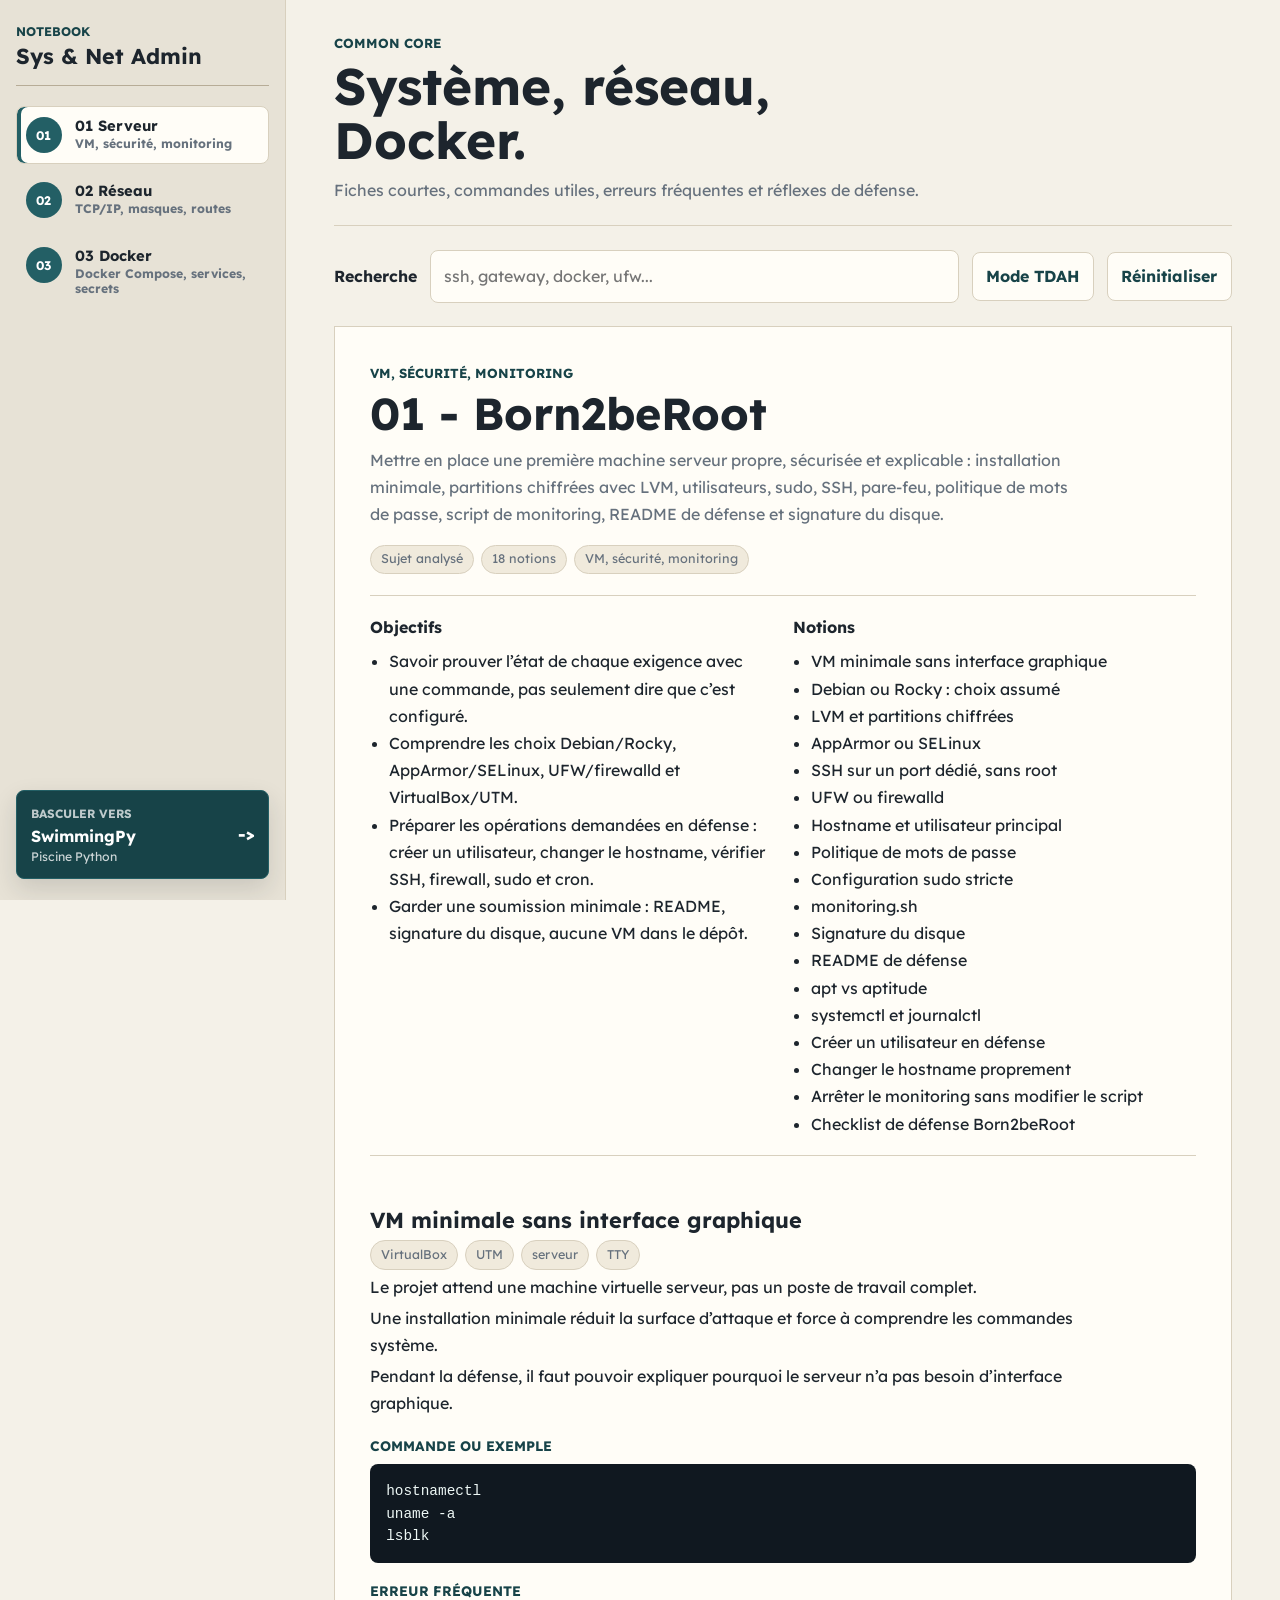
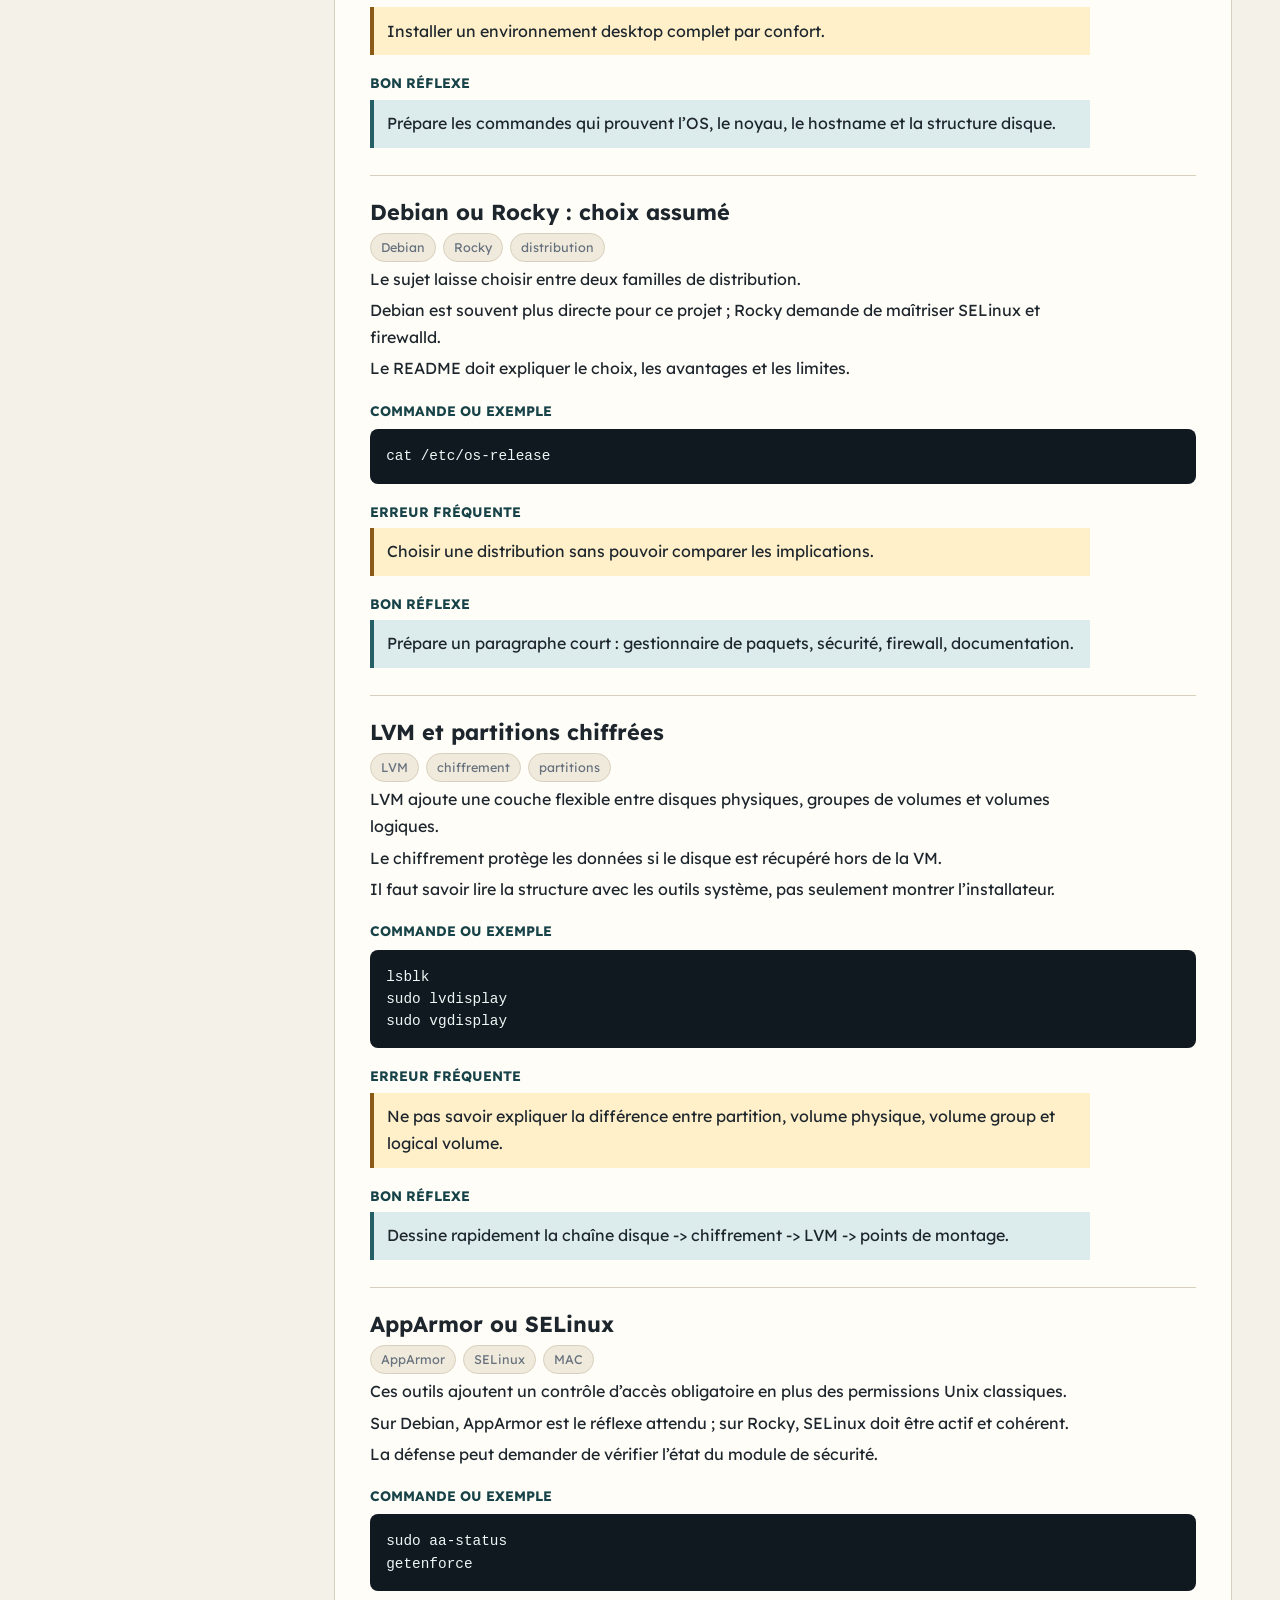
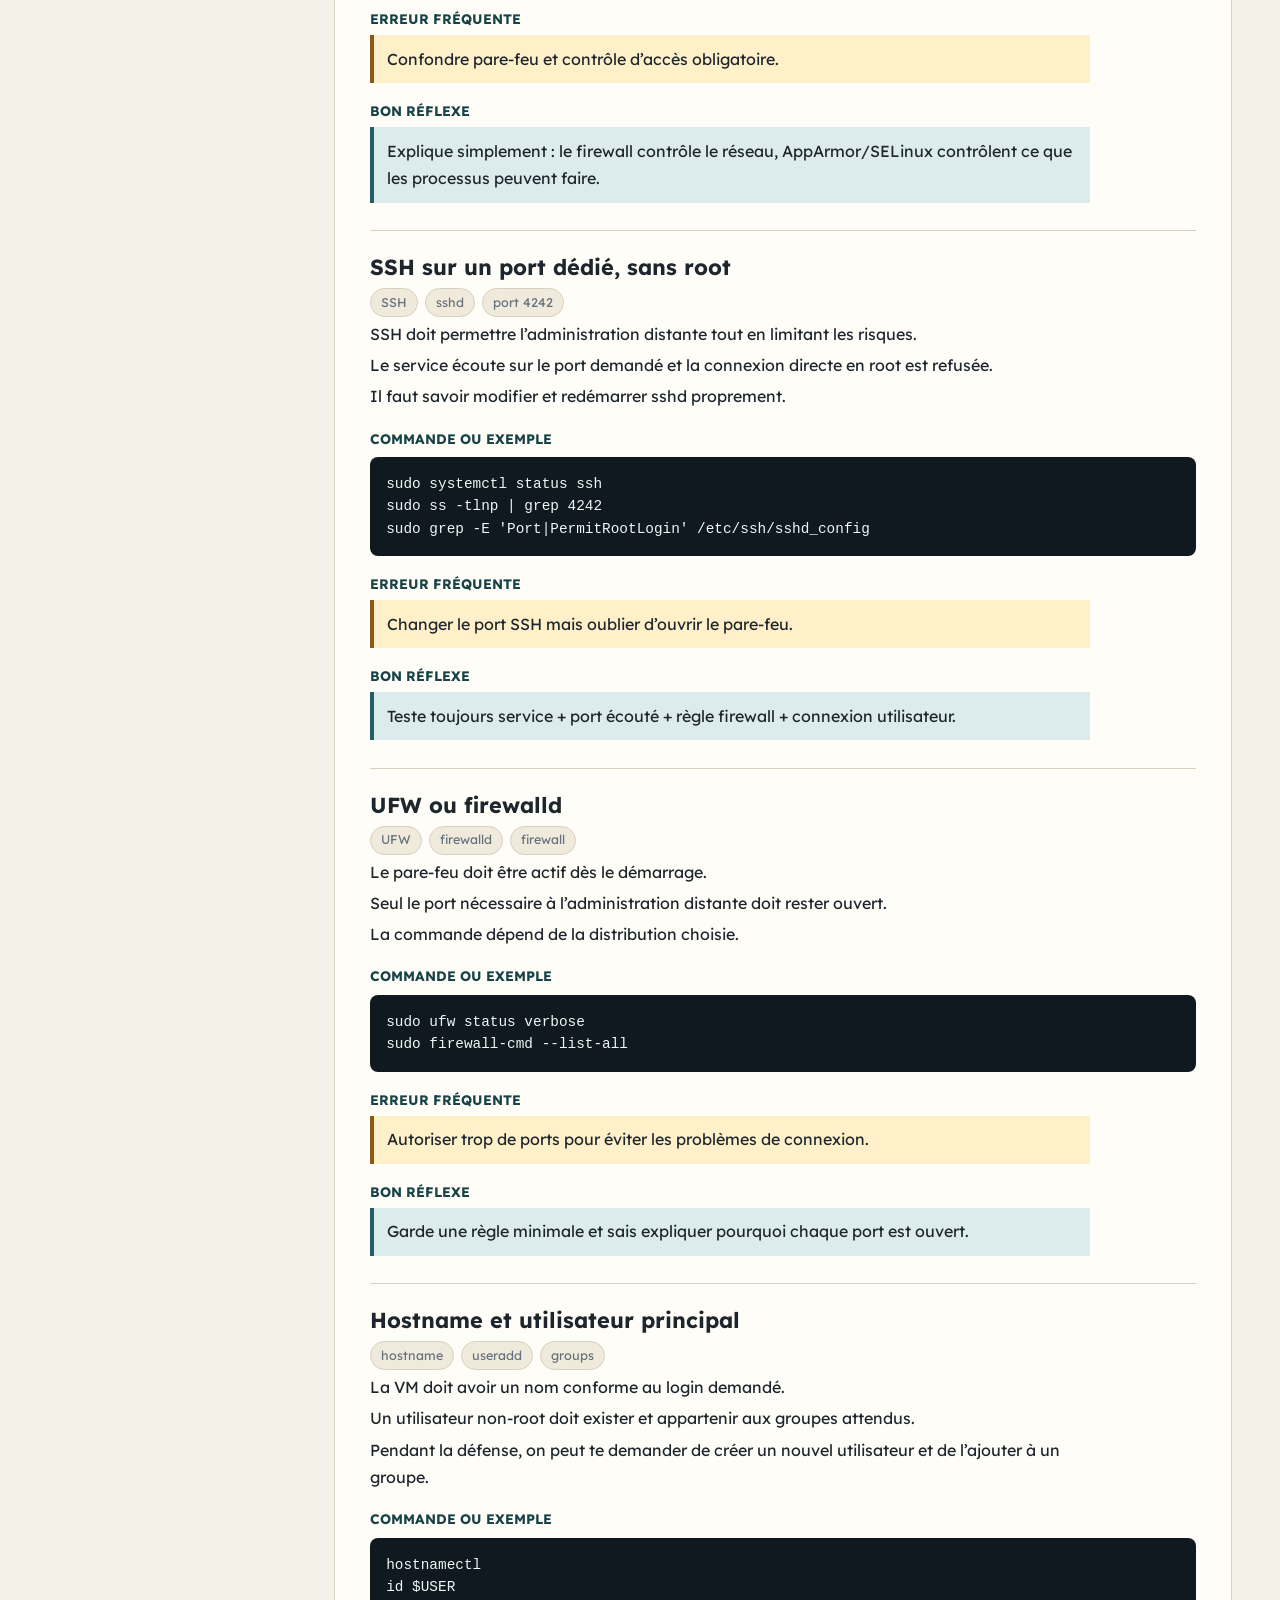
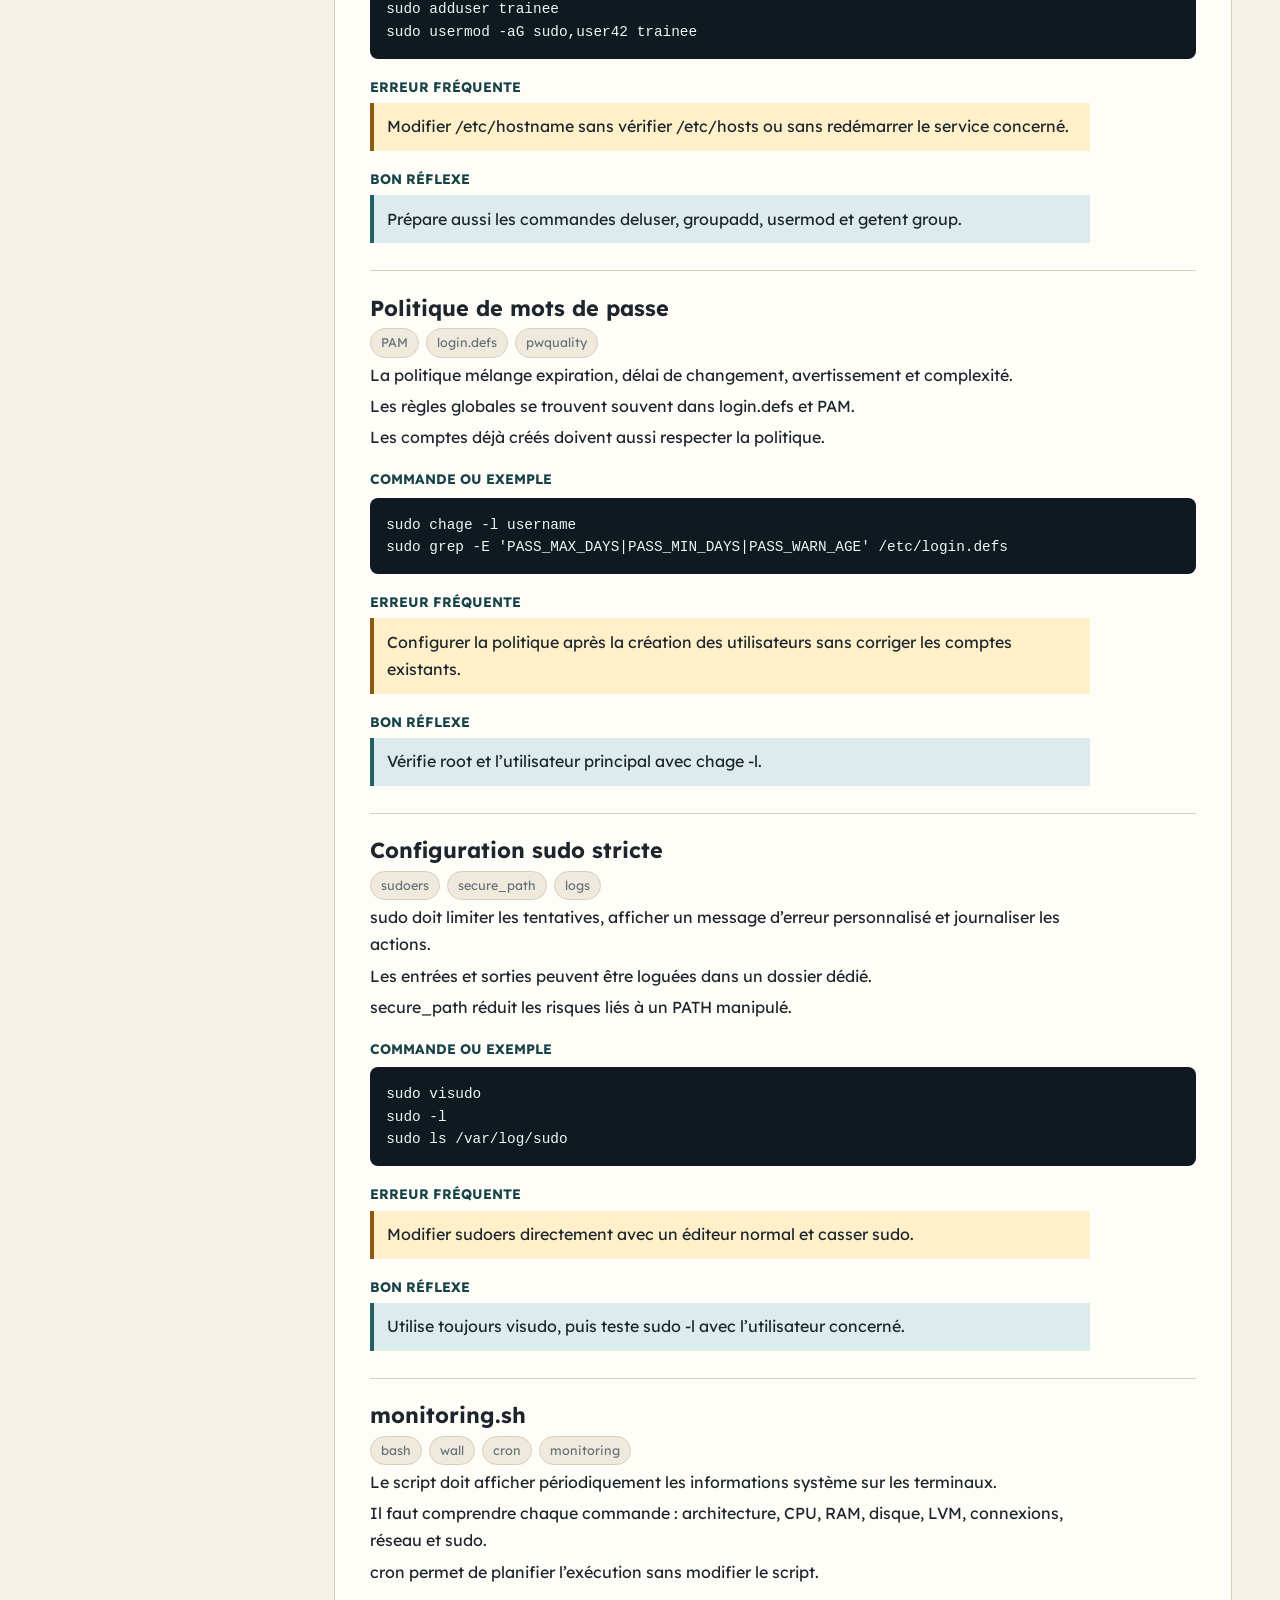
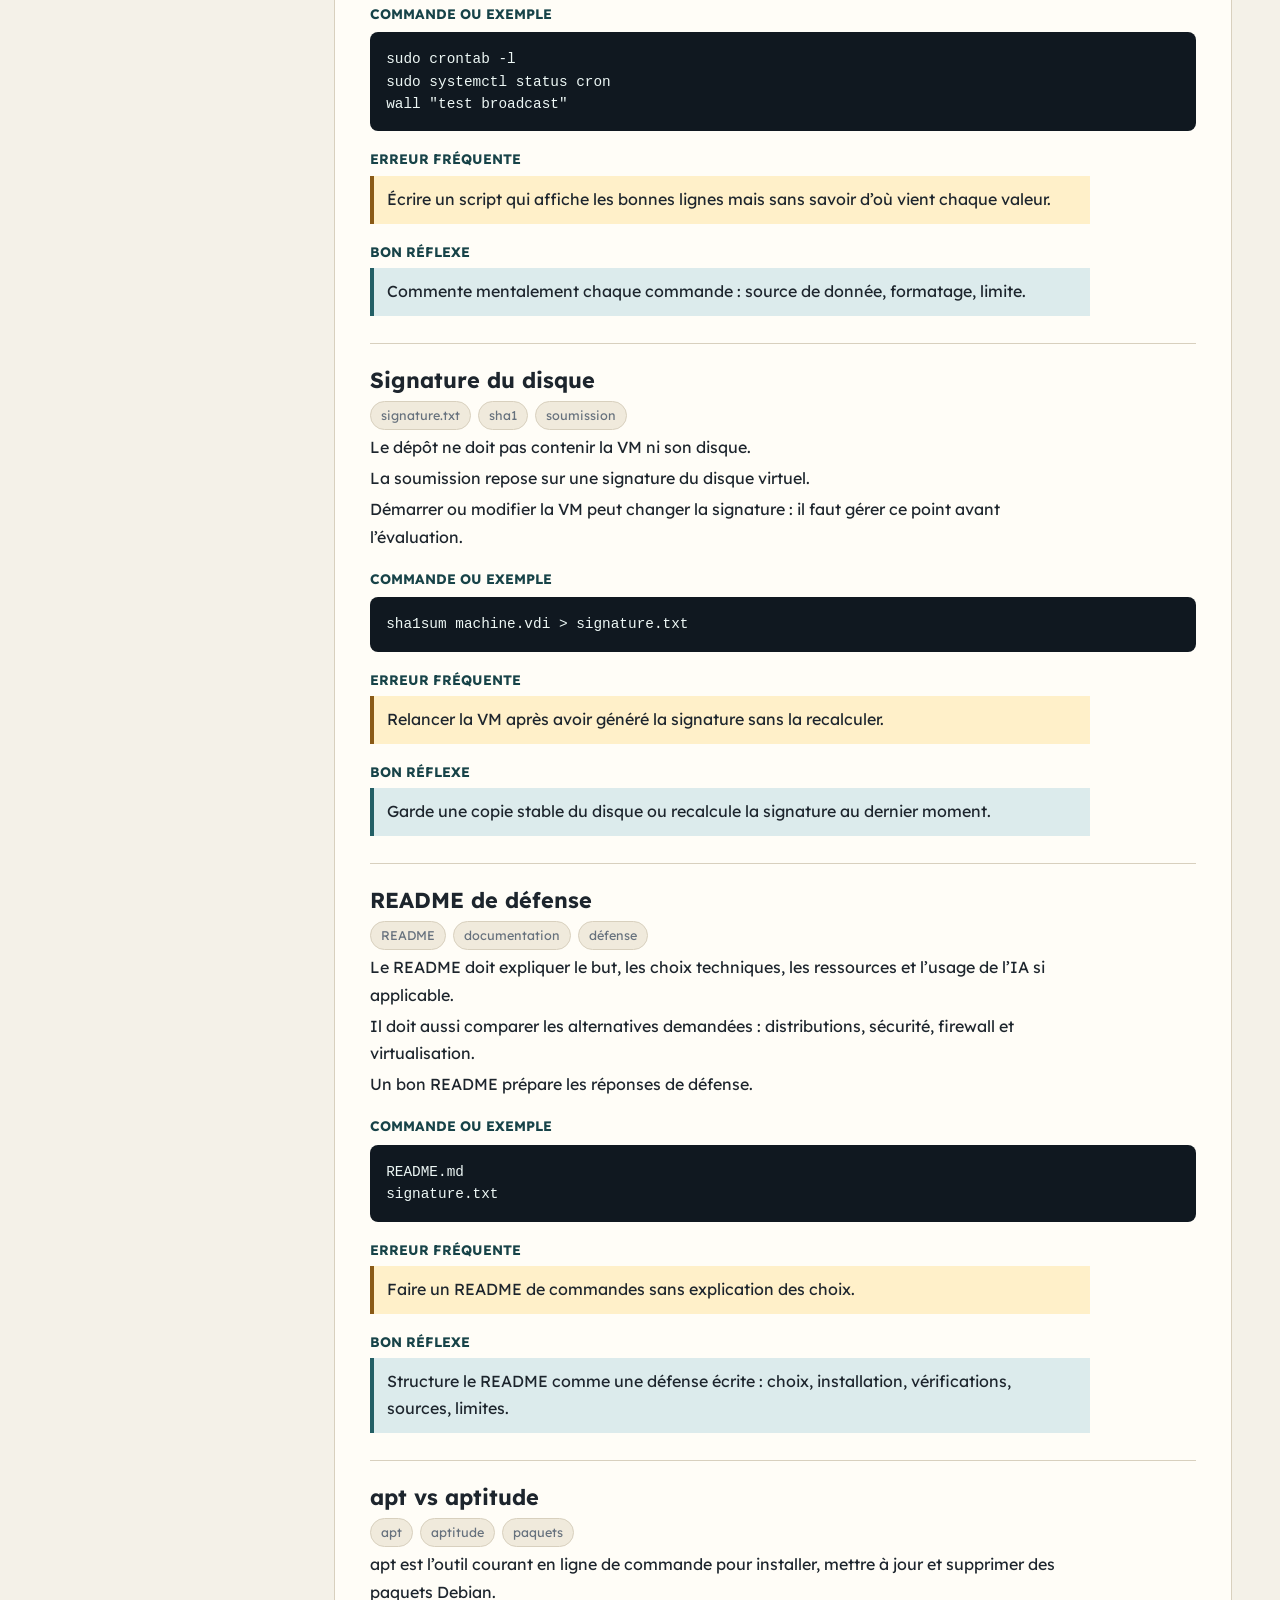
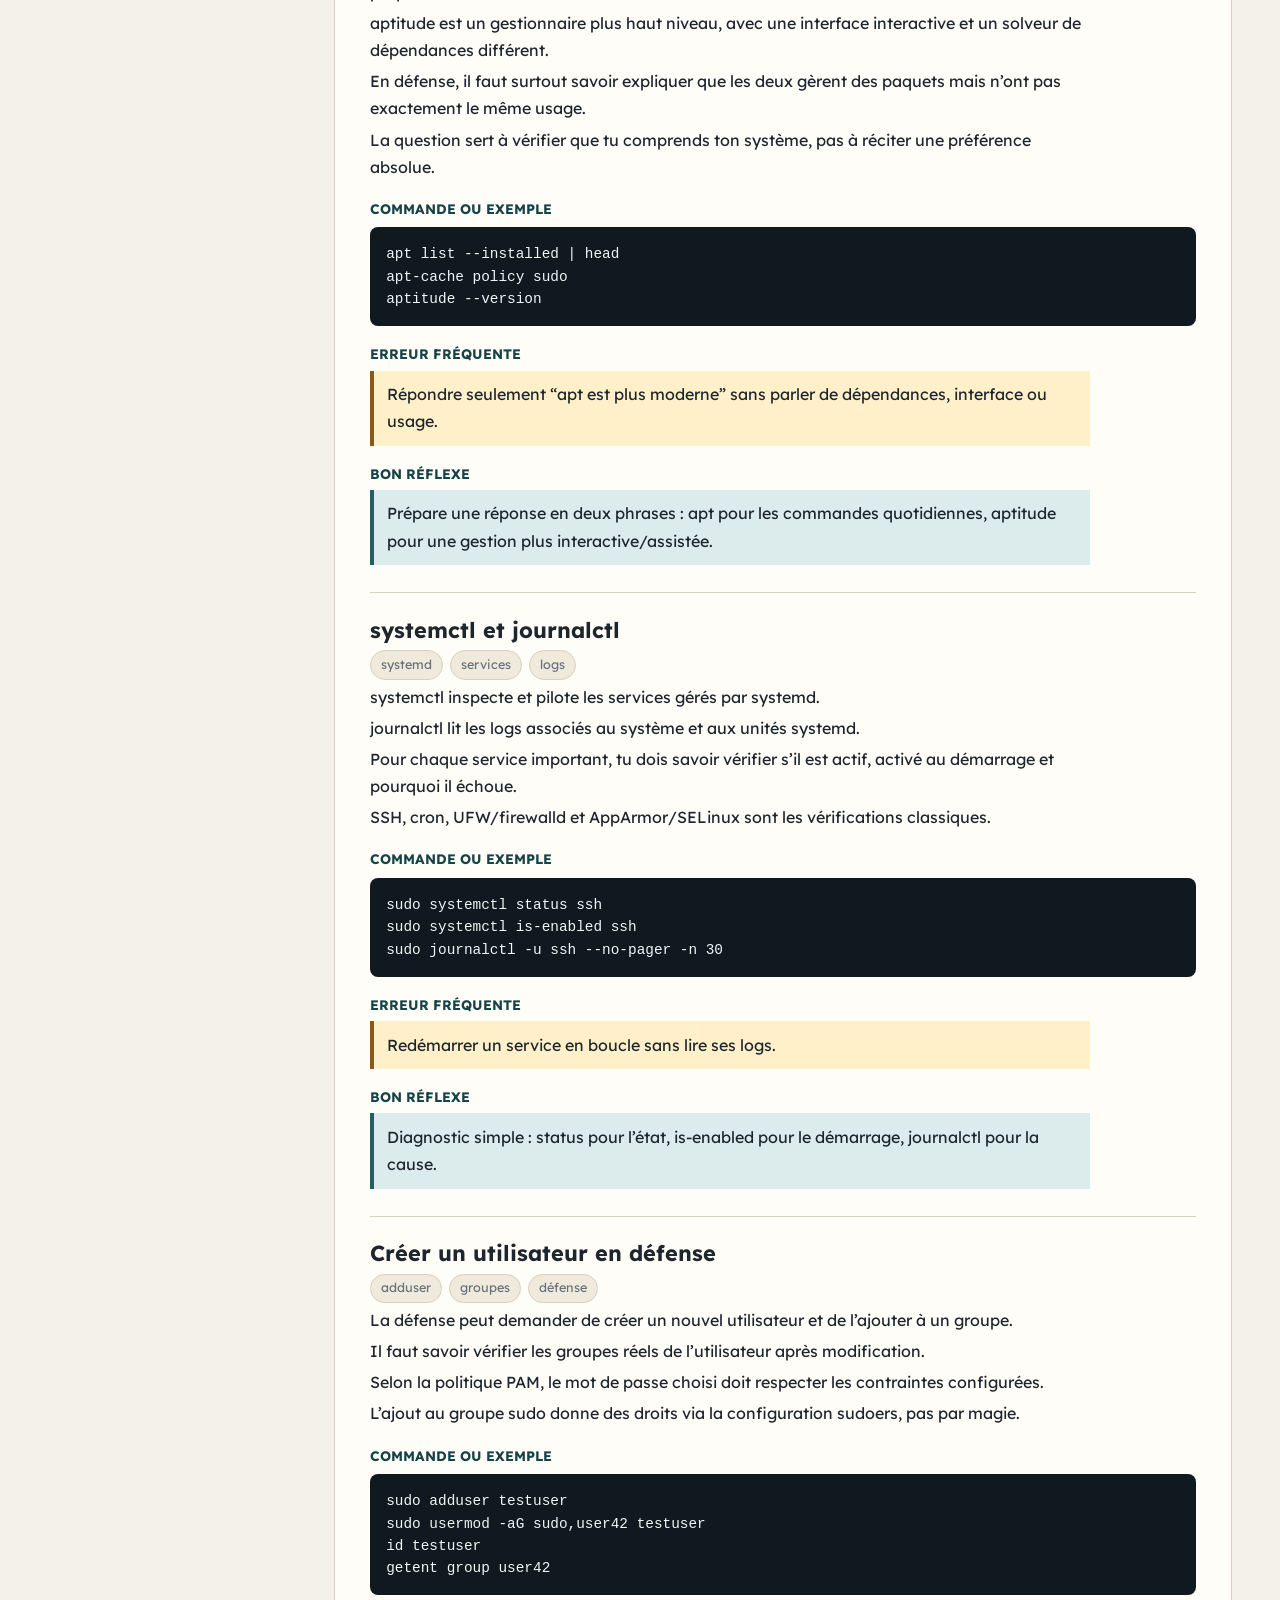
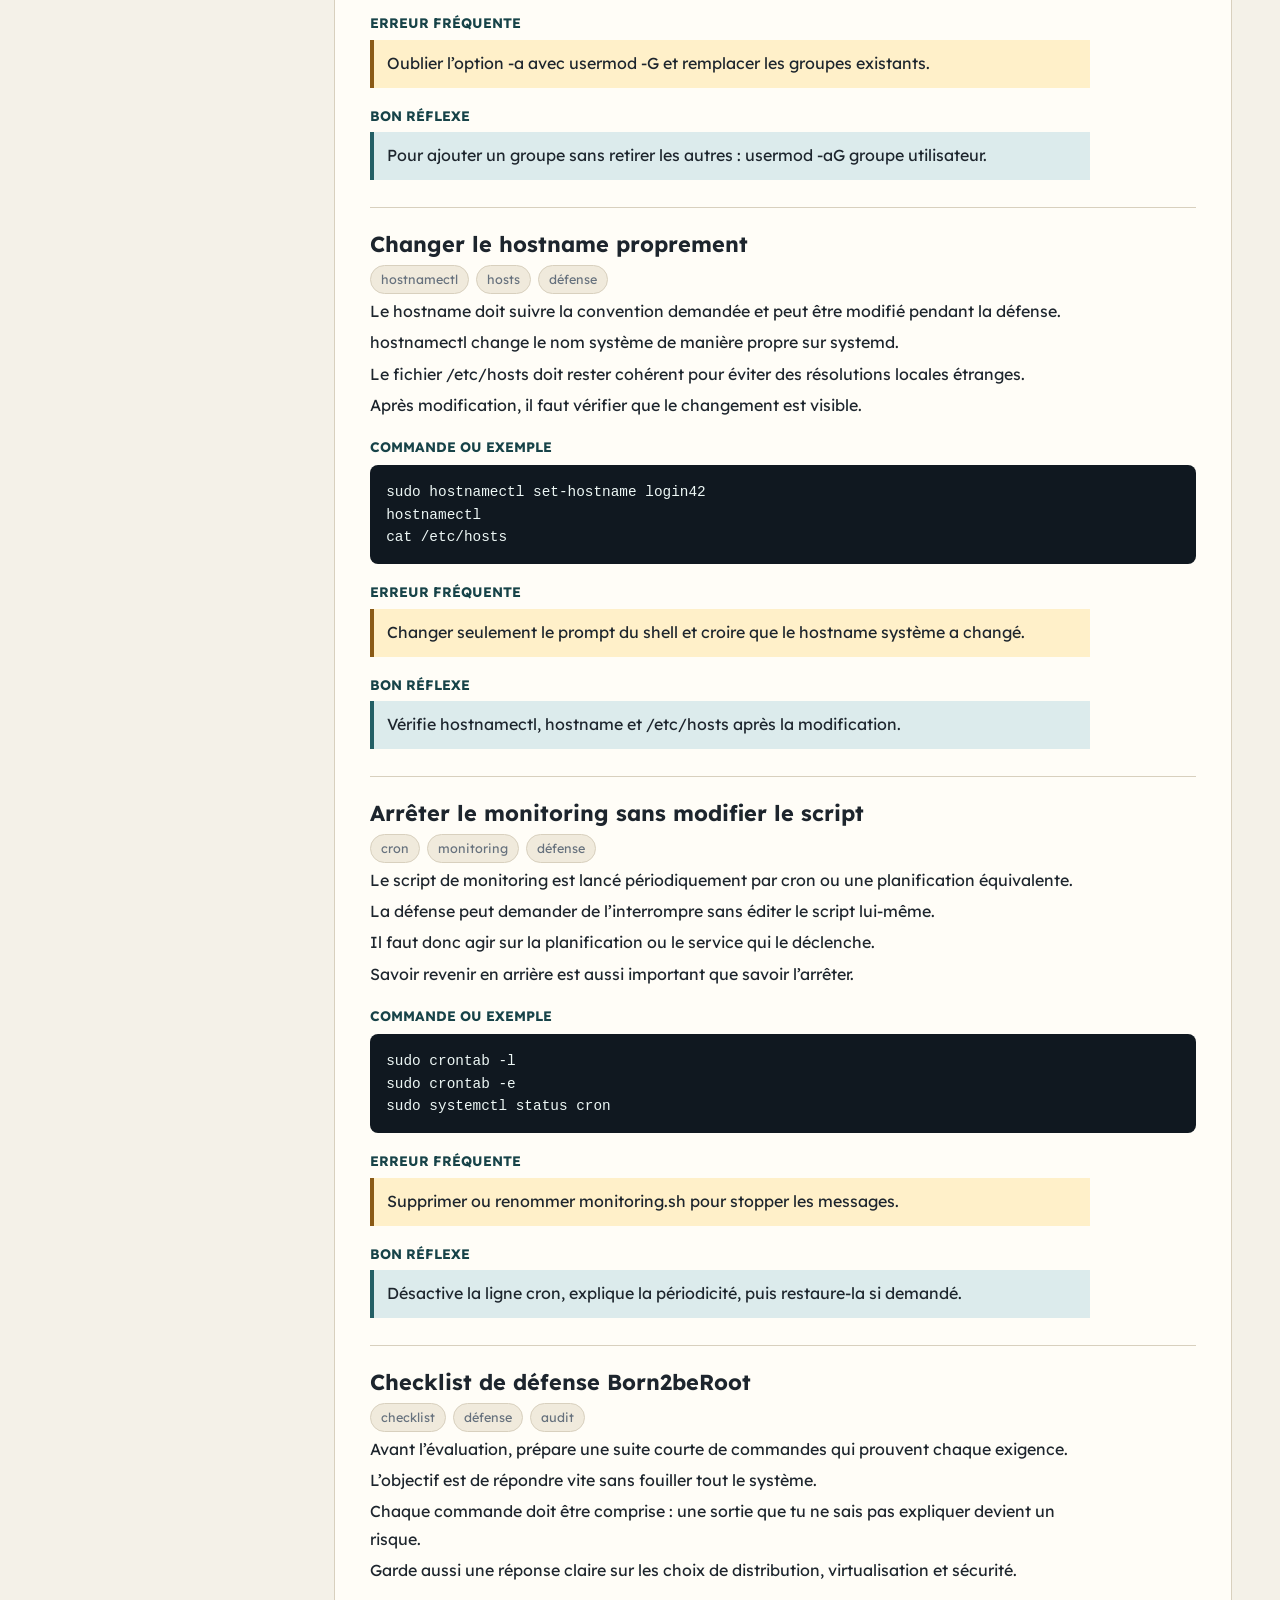
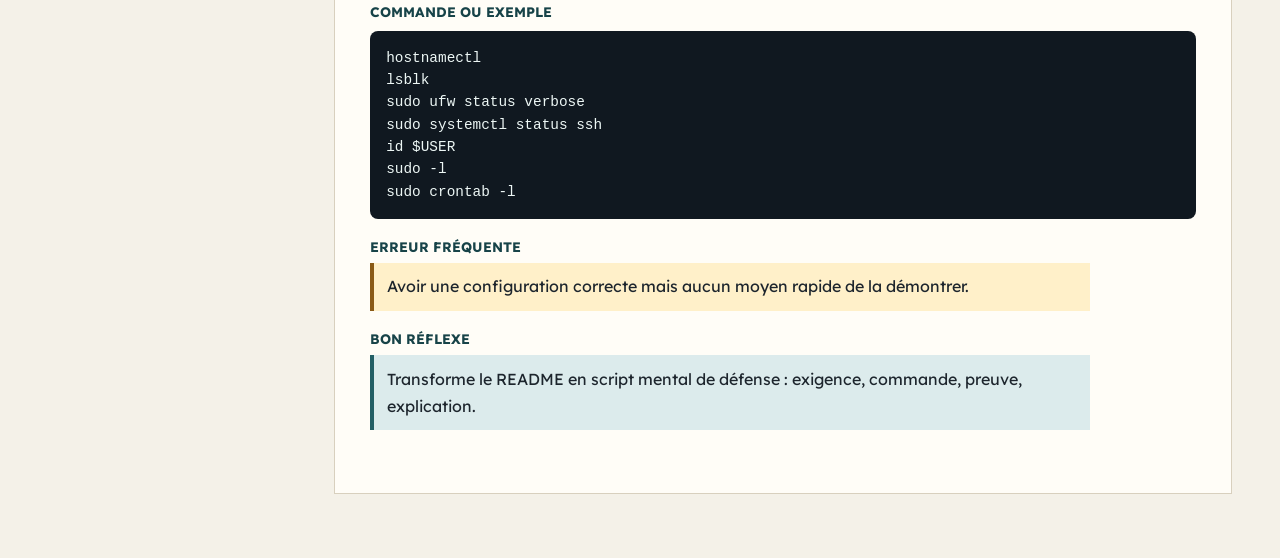
==== index.html @ 0d5e8766 "Random" ====
<!doctype html>
<html lang="fr">
  <head>
    <meta charset="utf-8">
    <meta name="viewport" content="width=device-width, initial-scale=1">
    <title>Sys & Net Admin - Recap</title>
    <meta
      name="description"
      content="Notebook local de révision pour Born2beRoot, Net_Practice, Inception et l’outil net_practice."
    >
    <link rel="stylesheet" href="styles/main.css">
  </head>
  <body>
    <a class="skip-link" href="#content">Aller au contenu</a>

    <aside class="sidebar" aria-label="Navigation des sujets">
      <div class="brand">
        <p>Notebook</p>
        <h1>Sys & Net Admin</h1>
      </div>
      <nav id="topic-nav" class="topic-nav" aria-label="Sujets"></nav>
      <a class="sidebar-shortcut" href="../SwimmingPy/index.html" aria-label="Ouvrir le notebook SwimmingPy">
        <span class="shortcut-label">Basculer vers</span>
        <strong class="shortcut-name">SwimmingPy</strong>
        <span class="shortcut-hint">Piscine Python</span>
      </a>
    </aside>

    <main id="content" class="content" tabindex="-1">
      <header class="hero">
        <p class="eyebrow">Common Core</p>
        <h2>Système, réseau, Docker.</h2>
        <p data-reading>
          Fiches courtes, commandes utiles, erreurs fréquentes et réflexes de défense.
        </p>
      </header>

      <section class="toolbar" aria-label="Recherche">
        <label for="search-input">Recherche</label>
        <input id="search-input" type="search" autocomplete="off" placeholder="ssh, gateway, docker, ufw...">
        <button id="reading-toggle" class="toggle-button" type="button" aria-pressed="false">
          Mode TDAH
        </button>
        <button id="clear-search" type="button">Réinitialiser</button>
      </section>

      <section id="results-panel" class="results-panel" hidden>
        <div class="section-title">
          <h2>Résultats</h2>
          <span id="results-count"></span>
        </div>
        <ul id="results-list" class="results-list"></ul>
      </section>

      <section id="topic-panel" class="topic-panel" aria-live="polite"></section>
    </main>

    <script src="data/topics.js"></script>
    <script src="scripts/reading-mode.js"></script>
    <script src="scripts/app.js"></script>
  </body>
</html>
---- styles/main.css ----
@import url("https://fonts.googleapis.com/css2?family=Lexend:wght@400;500;600;700&display=swap");

:root {
  --bg: #f4f1e8;
  --surface: #fffdf7;
  --surface-muted: #f0eadc;
  --ink: #1d252d;
  --muted: #66717d;
  --line: #d8d0be;
  --line-strong: #b7ac97;
  --accent: #235f65;
  --accent-dark: #174348;
  --accent-soft: #dcebec;
  --warning: #8a5a16;
  --warning-bg: #fff0c9;
  --code-bg: #101820;
  --code-ink: #edf7f5;
  --focus: #1d70b8;
  --sidebar-width: 286px;
  --content-width: 980px;
  --radius: 8px;
}

* {
  box-sizing: border-box;
}

html {
  scroll-behavior: smooth;
}

body {
  min-height: 100vh;
  margin: 0;
  background: var(--bg);
  color: var(--ink);
  font-family: "Lexend", system-ui, sans-serif;
  line-height: 1.7;
}

button,
input {
  font: inherit;
}

button {
  cursor: pointer;
}

button:focus-visible,
input:focus-visible,
main:focus-visible,
a:focus-visible {
  outline: 3px solid var(--focus);
  outline-offset: 3px;
}

.skip-link {
  position: fixed;
  left: 1rem;
  top: 1rem;
  z-index: 20;
  transform: translateY(-140%);
  border-radius: var(--radius);
  background: var(--ink);
  color: white;
  padding: 0.55rem 0.8rem;
}

.skip-link:focus {
  transform: translateY(0);
}

.sidebar {
  position: fixed;
  inset: 0 auto 0 0;
  display: flex;
  flex-direction: column;
  width: var(--sidebar-width);
  overflow-y: auto;
  border-right: 1px solid var(--line);
  background: #e7e2d6;
  padding: 1.3rem 1rem;
}

.brand {
  margin-bottom: 1.25rem;
  border-bottom: 1px solid var(--line-strong);
  padding-bottom: 1rem;
}

.brand p {
  margin: 0 0 0.15rem;
  color: var(--accent-dark);
  font-size: 0.78rem;
  font-weight: 700;
  text-transform: uppercase;
}

.brand h1 {
  margin: 0;
  font-size: 1.35rem;
  line-height: 1.15;
  letter-spacing: 0;
}

.topic-nav {
  display: grid;
  gap: 0.45rem;
}

.topic-nav button {
  display: grid;
  grid-template-columns: 2.4rem 1fr;
  gap: 0.7rem;
  width: 100%;
  border: 1px solid transparent;
  border-radius: var(--radius);
  background: transparent;
  color: var(--ink);
  padding: 0.62rem 0.55rem;
  text-align: left;
}

.topic-nav button:hover,
.topic-nav button[aria-current="page"] {
  border-color: var(--line);
  background: var(--surface);
}

.topic-nav button[aria-current="page"] {
  box-shadow: inset 4px 0 0 var(--accent);
}

.nav-number {
  display: grid;
  place-items: center;
  width: 2.25rem;
  height: 2.25rem;
  border-radius: 50%;
  background: var(--accent);
  color: white;
  font-size: 0.78rem;
  font-weight: 700;
}

.nav-copy strong,
.nav-copy span {
  display: block;
}

.nav-copy strong {
  font-size: 0.92rem;
  line-height: 1.25;
}

.nav-copy span {
  color: var(--muted);
  font-size: 0.77rem;
  line-height: 1.25;
}

.sidebar-shortcut {
  position: relative;
  display: block;
  margin-top: auto;
  border: 1px solid var(--accent);
  border-radius: var(--radius);
  background: var(--accent-dark);
  color: white;
  padding: 0.8rem 2.35rem 0.85rem 0.9rem;
  text-decoration: none;
  box-shadow: 0 10px 24px rgb(29 37 45 / 0.14);
}

.sidebar-shortcut:hover {
  background: var(--accent);
}

.sidebar-shortcut::after {
  content: "->";
  position: absolute;
  right: 0.9rem;
  top: 50%;
  color: white;
  font-weight: 800;
  transform: translateY(-50%);
}

.shortcut-label,
.shortcut-name,
.shortcut-hint {
  display: block;
}

.shortcut-label {
  color: rgb(255 255 255 / 0.72);
  font-size: 0.75rem;
  font-weight: 700;
  text-transform: uppercase;
}

.shortcut-name {
  margin-top: 0.1rem;
  font-size: 1rem;
  line-height: 1.25;
}

.shortcut-hint {
  margin-top: 0.15rem;
  color: rgb(255 255 255 / 0.78);
  font-size: 0.77rem;
  line-height: 1.3;
}

.content {
  margin-left: var(--sidebar-width);
  padding: 2rem clamp(1rem, 4vw, 3rem) 4rem;
}

.hero,
.toolbar,
.results-panel,
.topic-panel {
  max-width: var(--content-width);
  margin-left: auto;
  margin-right: auto;
}

.hero {
  margin-bottom: 1.5rem;
  border-bottom: 1px solid var(--line);
  padding-bottom: 1.3rem;
}

.eyebrow {
  margin: 0 0 0.35rem;
  color: var(--accent-dark);
  font-size: 0.82rem;
  font-weight: 700;
  text-transform: uppercase;
}

.hero h2 {
  max-width: 15ch;
  margin: 0 0 0.6rem;
  font-size: clamp(2rem, 4vw, 3.5rem);
  line-height: 1.05;
  letter-spacing: 0;
}

.hero p:last-child {
  max-width: 68ch;
  margin: 0;
  color: var(--muted);
}

.toolbar {
  display: grid;
  grid-template-columns: auto minmax(12rem, 1fr) auto auto;
  gap: 0.8rem;
  align-items: center;
  margin-bottom: 1.4rem;
}

.toolbar label {
  font-weight: 700;
}

input[type="search"] {
  width: 100%;
  border: 1px solid var(--line);
  border-radius: var(--radius);
  background: var(--surface);
  color: var(--ink);
  padding: 0.75rem 0.85rem;
}

button {
  border: 1px solid var(--line);
  border-radius: var(--radius);
  background: var(--surface);
  color: var(--accent-dark);
  padding: 0.62rem 0.85rem;
  font-weight: 700;
}

button:hover {
  border-color: var(--accent);
}

.toggle-button[aria-pressed="true"] {
  border-color: var(--accent);
  background: var(--accent);
  color: white;
}

.topic-card {
  border: 1px solid var(--line);
  background: var(--surface);
  padding: clamp(1.15rem, 3vw, 2.2rem);
}

.topic-kicker {
  margin: 0 0 0.25rem;
  color: var(--accent-dark);
  font-size: 0.82rem;
  font-weight: 700;
  text-transform: uppercase;
}

.topic-card h2 {
  margin: 0 0 0.55rem;
  font-size: clamp(1.8rem, 4vw, 2.8rem);
  line-height: 1.12;
}

.summary {
  max-width: 72ch;
  margin: 0 0 1rem;
  color: var(--muted);
}

.meta-list,
.tag-list {
  display: flex;
  flex-wrap: wrap;
  gap: 0.45rem;
  margin: 0;
  padding: 0;
  list-style: none;
}

.meta-list {
  margin-bottom: 1.35rem;
}

.meta-list li,
.tag-list li {
  border: 1px solid var(--line);
  border-radius: 999px;
  background: var(--surface-muted);
  color: var(--muted);
  padding: 0.18rem 0.62rem;
  font-size: 0.79rem;
}

.overview {
  display: grid;
  grid-template-columns: repeat(2, minmax(0, 1fr));
  gap: 1.2rem;
  margin: 0 0 1.7rem;
  border-top: 1px solid var(--line);
  border-bottom: 1px solid var(--line);
  padding: 1.1rem 0;
}

.overview h3 {
  margin: 0 0 0.45rem;
  font-size: 1rem;
}

.overview ul {
  margin: 0;
  padding-left: 1.15rem;
}

.concept {
  border-top: 1px solid var(--line);
  padding: 1.45rem 0;
}

.concept:first-of-type {
  border-top: 0;
}

.concept:target {
  outline: 3px solid var(--focus);
  outline-offset: 0.45rem;
}

.concept-heading {
  display: flex;
  align-items: baseline;
  justify-content: space-between;
  gap: 1rem;
  margin-bottom: 0.45rem;
}

.concept-heading h3 {
  margin: 0;
  font-size: 1.36rem;
  line-height: 1.22;
}

.concept p {
  max-width: 72ch;
  margin: 0.25rem 0;
}

.concept h4 {
  margin: 1rem 0 0.3rem;
  color: var(--accent-dark);
  font-size: 0.86rem;
  text-transform: uppercase;
}

pre {
  overflow-x: auto;
  margin: 0.45rem 0 0.85rem;
  border-radius: var(--radius);
  background: var(--code-bg);
  color: var(--code-ink);
  padding: 1rem;
  line-height: 1.55;
}

code {
  font-family: "SFMono-Regular", Consolas, "Liberation Mono", monospace;
  font-size: 0.9rem;
}

.mistake,
.tip {
  border-left: 4px solid var(--warning);
  background: var(--warning-bg);
  padding: 0.65rem 0.8rem;
}

.tip {
  border-left-color: var(--accent);
  background: var(--accent-soft);
}

.section-title {
  display: flex;
  align-items: baseline;
  justify-content: space-between;
  gap: 1rem;
}

.section-title h2 {
  margin: 0 0 0.7rem;
}

.section-title span {
  color: var(--muted);
  font-size: 0.9rem;
}

.results-list {
  display: grid;
  gap: 0.65rem;
  margin: 0 0 1.4rem;
  padding: 0;
  list-style: none;
}

.result-button {
  width: 100%;
  text-align: left;
}

.result-button strong,
.result-button span {
  display: block;
}

.result-button span {
  color: var(--muted);
  font-size: 0.88rem;
}

.empty-state {
  border: 1px dashed var(--line);
  border-radius: var(--radius);
  background: var(--surface);
  padding: 1rem;
  color: var(--muted);
}

.assist-word strong {
  font-weight: 800;
}

@media (max-width: 900px) {
  .sidebar {
    position: sticky;
    top: 0;
    z-index: 10;
    width: 100%;
    max-height: 16rem;
    border-right: 0;
    border-bottom: 1px solid var(--line);
  }

  .content {
    margin-left: 0;
  }

  .topic-nav {
    grid-auto-flow: column;
    grid-auto-columns: minmax(12rem, 1fr);
    overflow-x: auto;
    padding-bottom: 0.4rem;
  }

  .toolbar,
  .overview {
    grid-template-columns: 1fr;
  }

  .hero h2 {
    max-width: 100%;
  }

  .topic-card {
    margin-left: -1rem;
    margin-right: -1rem;
    border-left: 0;
    border-right: 0;
  }
}

@media (prefers-reduced-motion: reduce) {
  html {
    scroll-behavior: auto;
  }
}
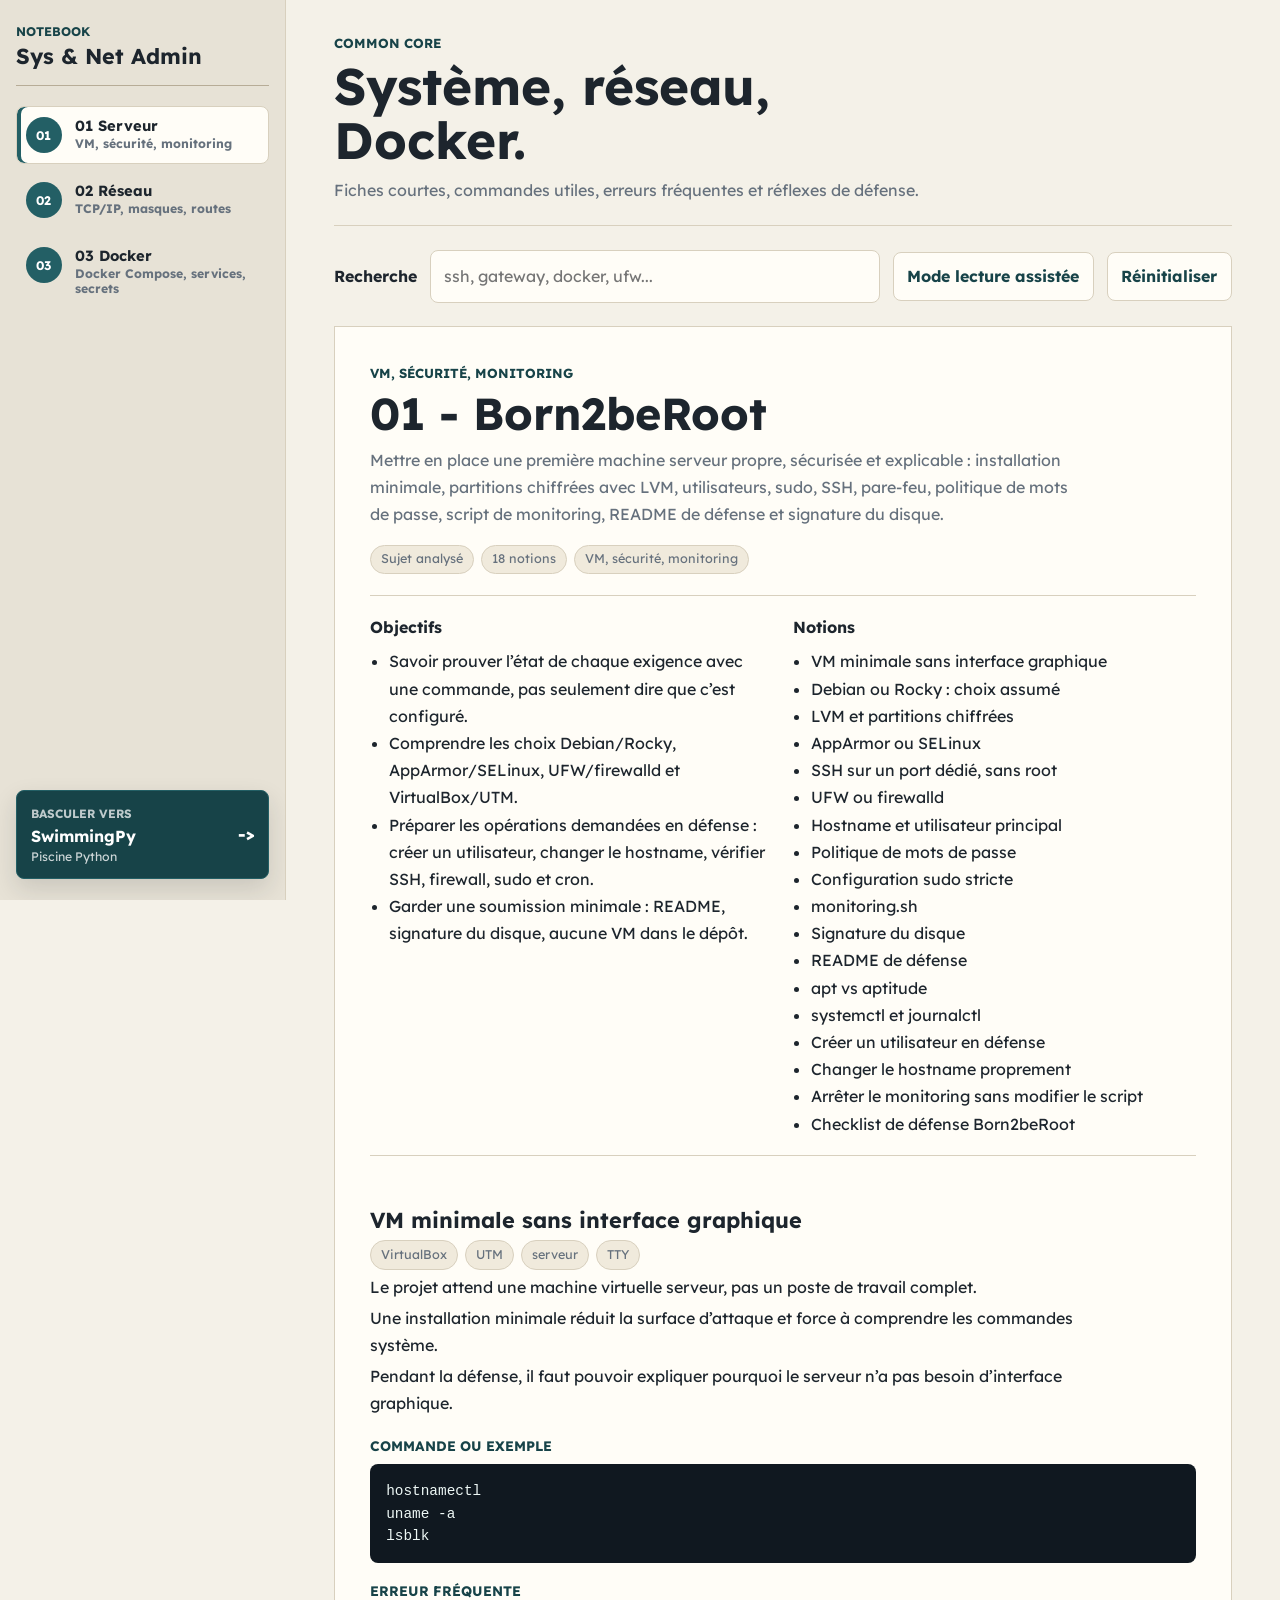
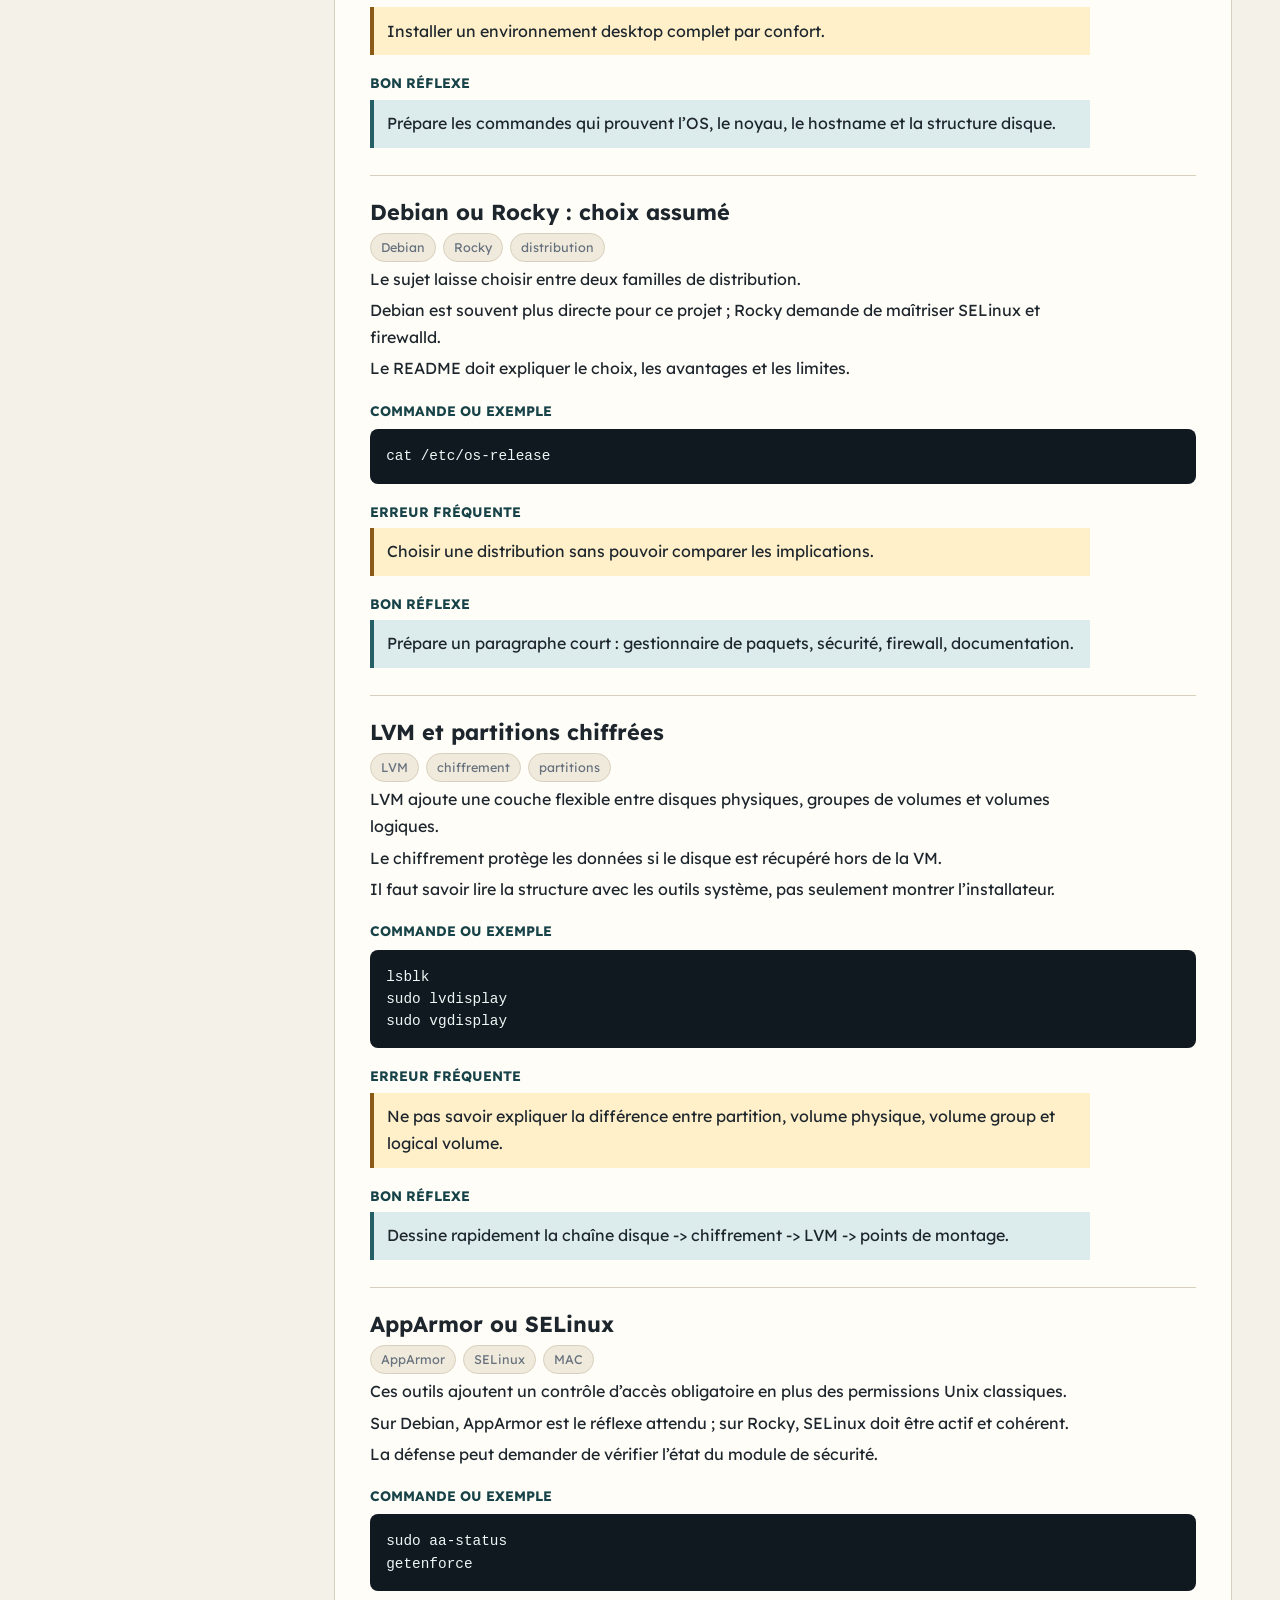
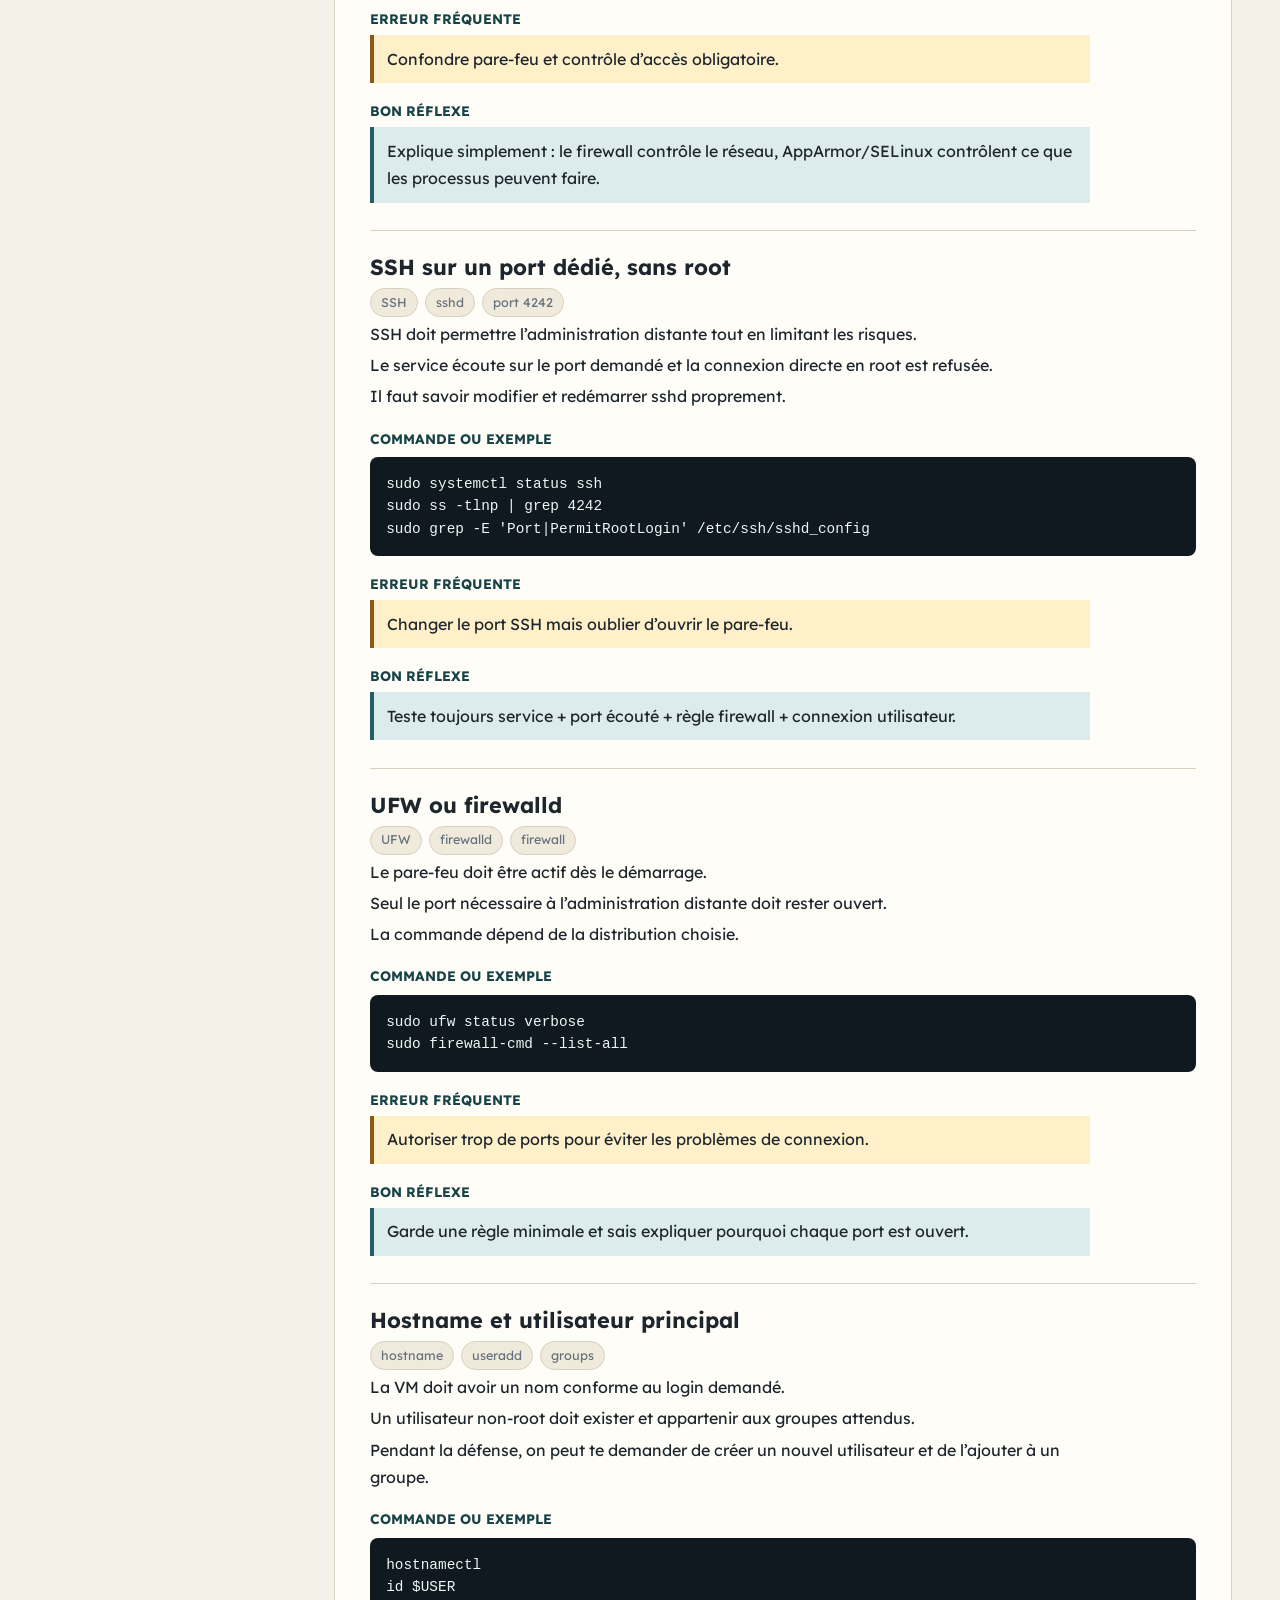
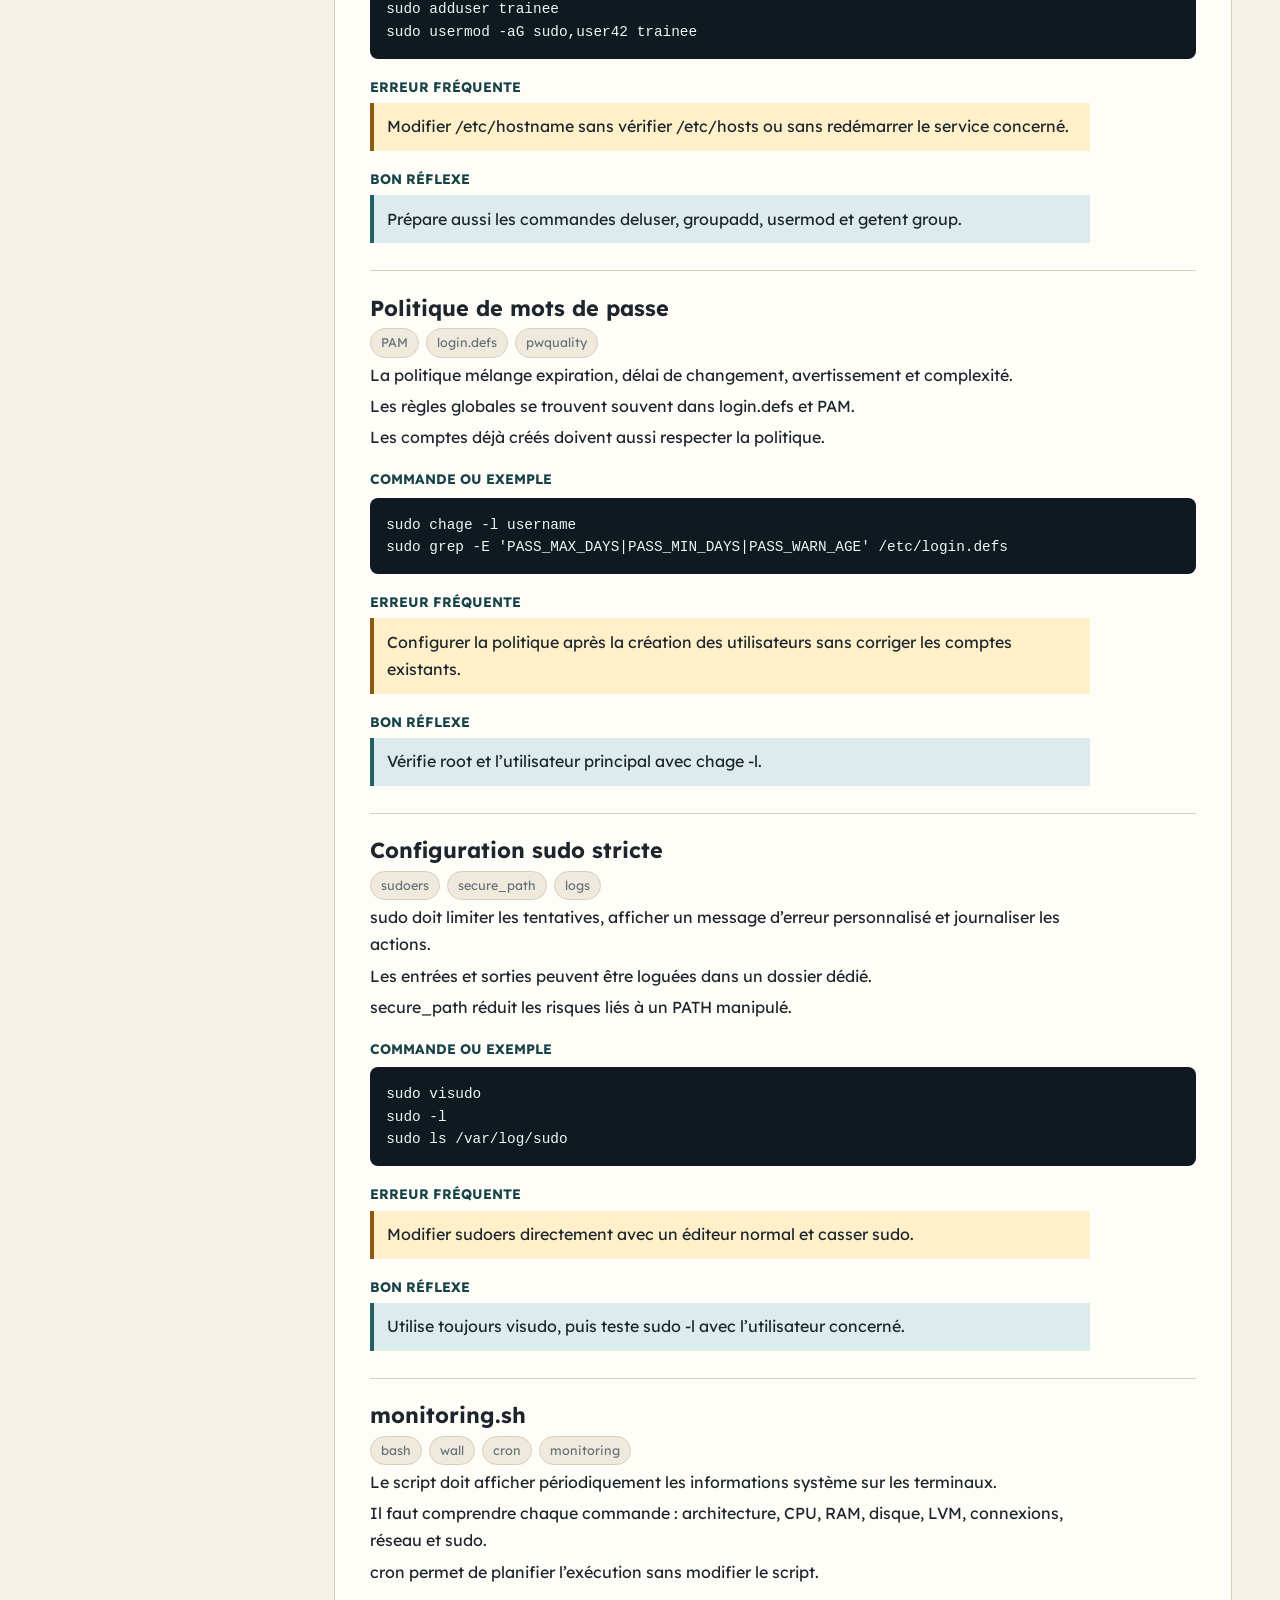
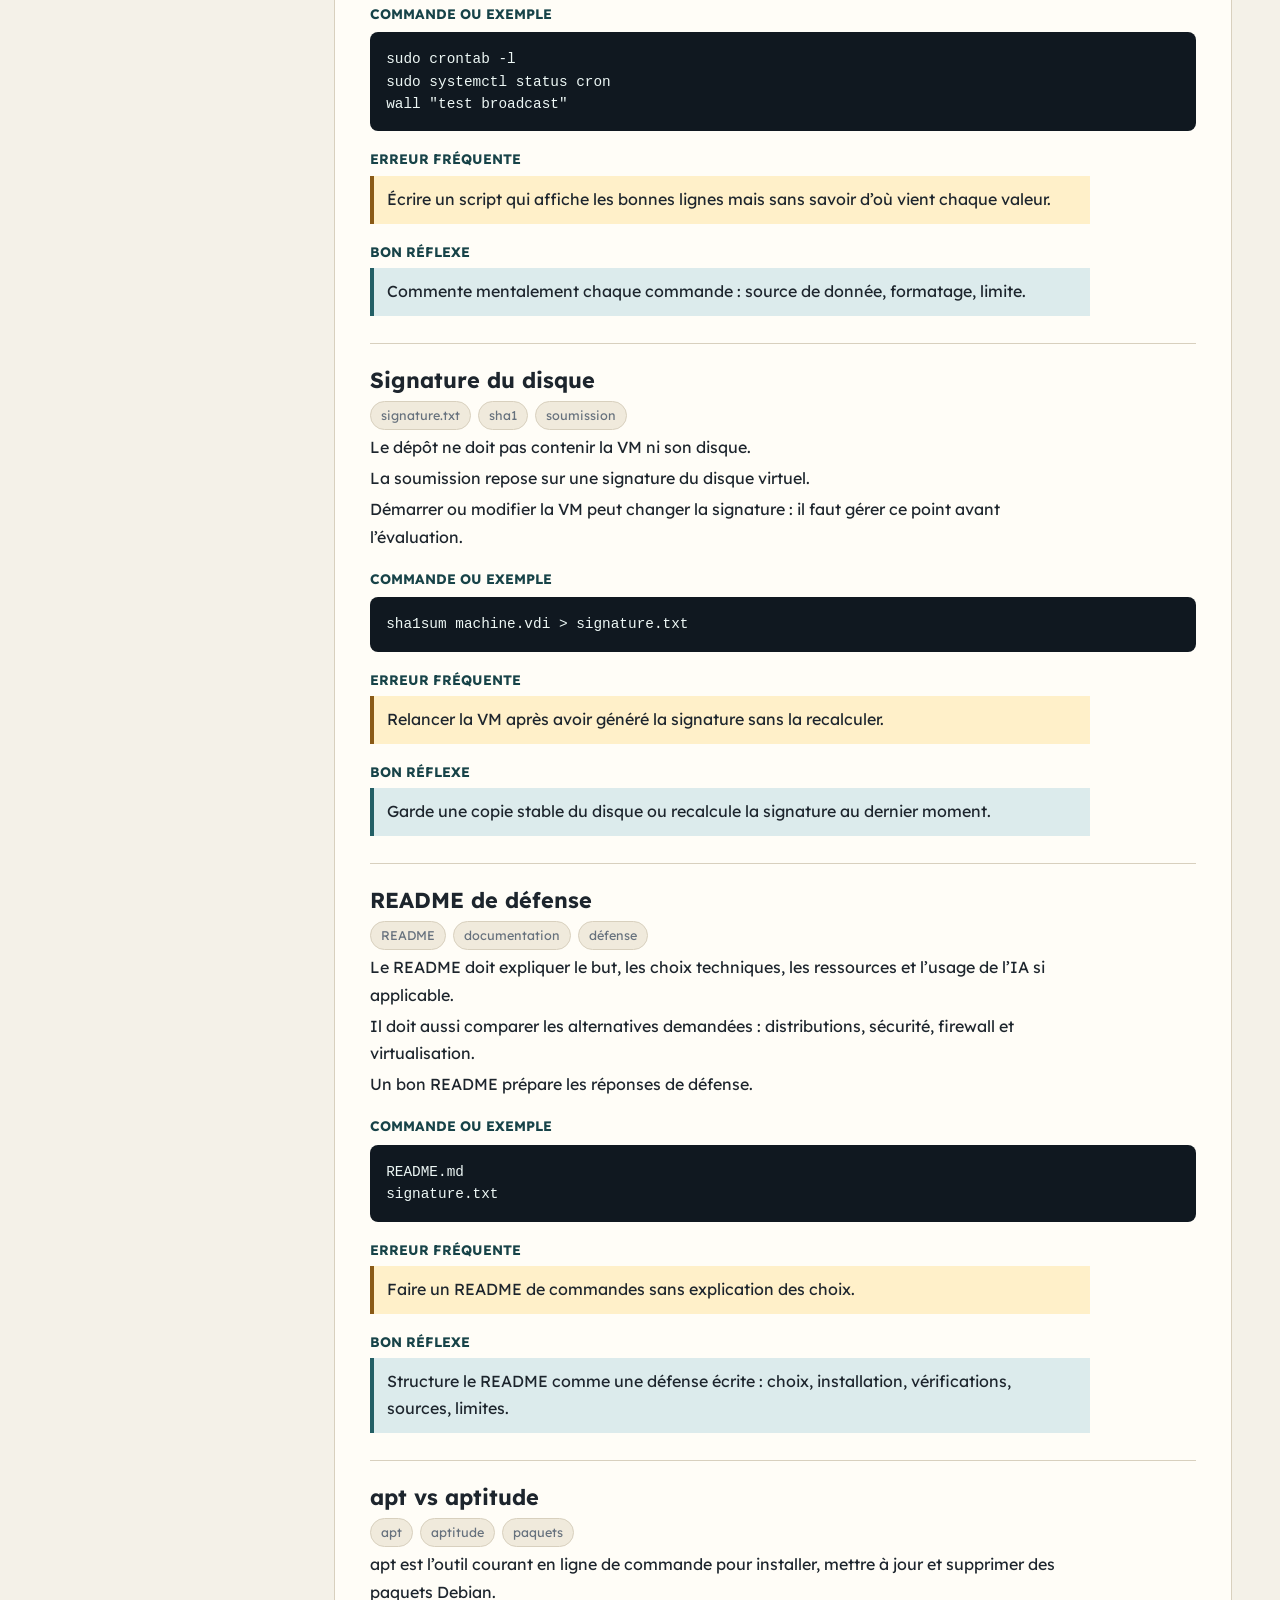
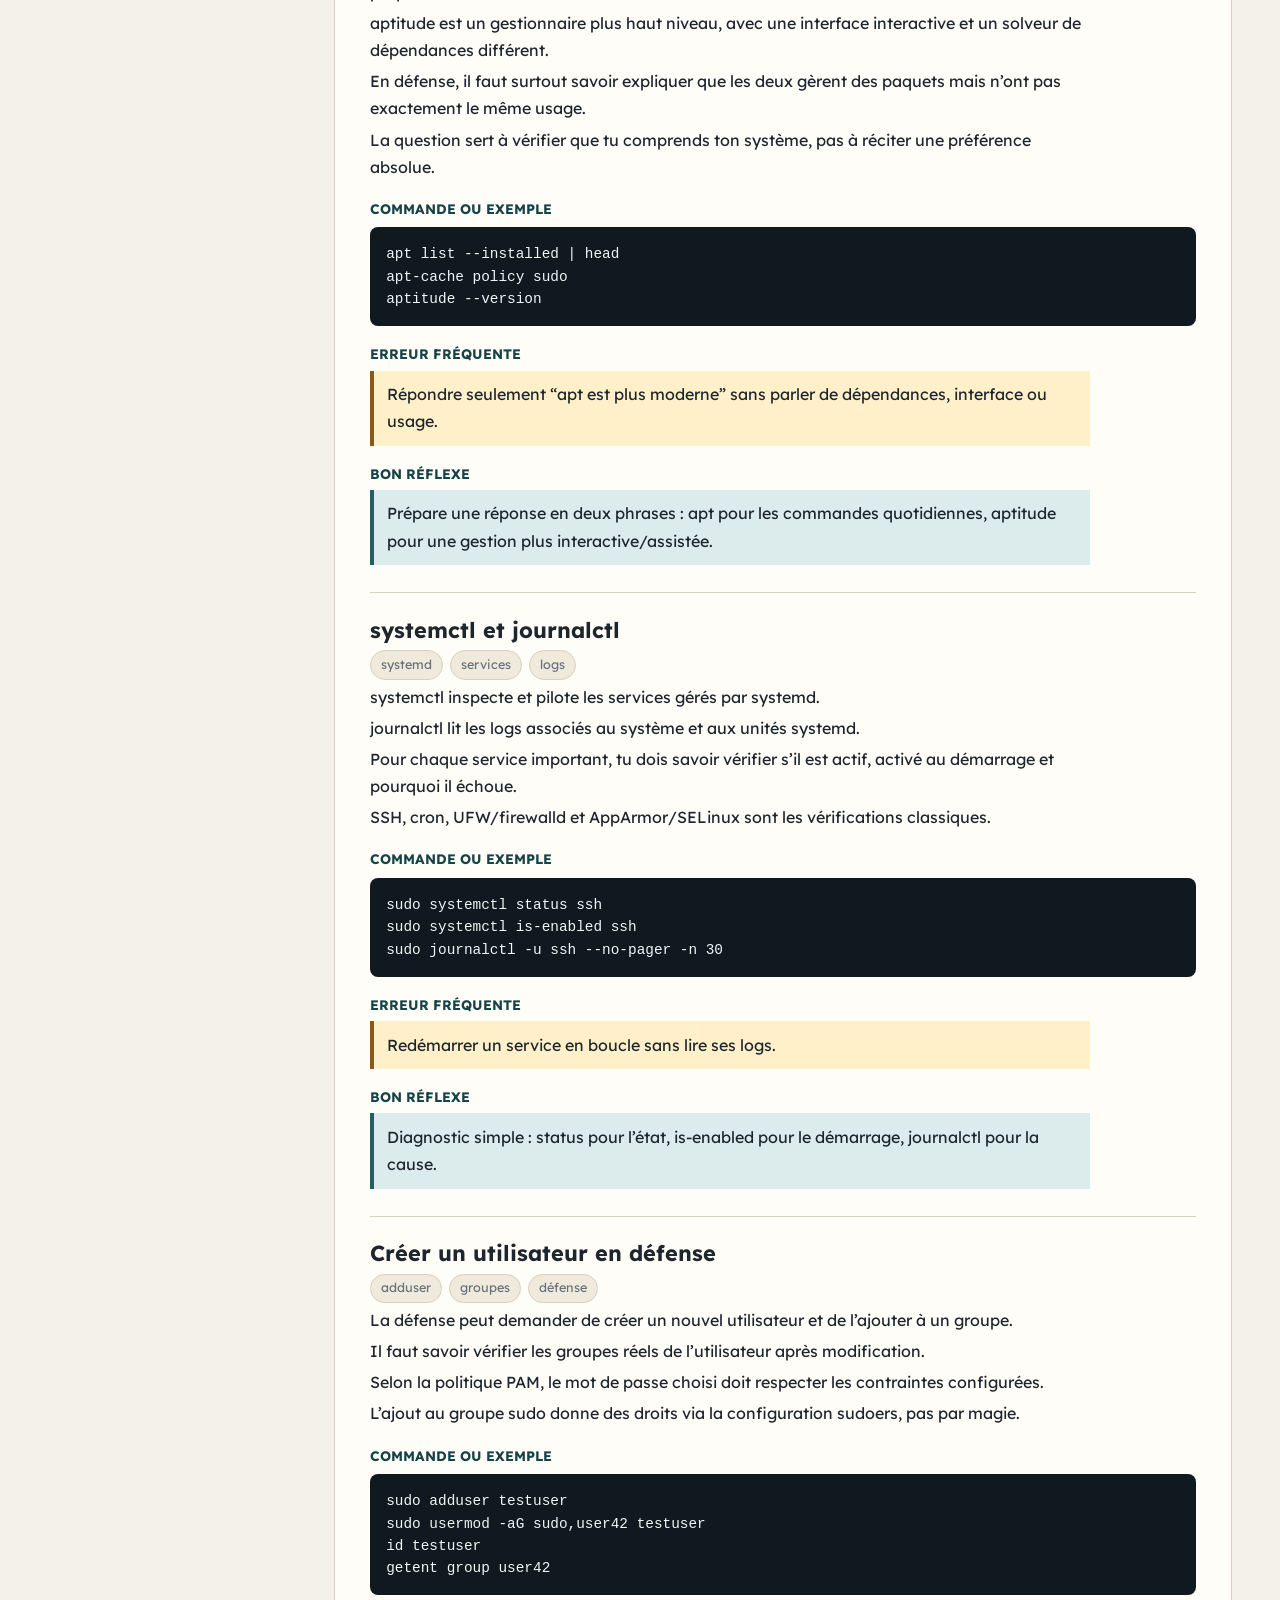
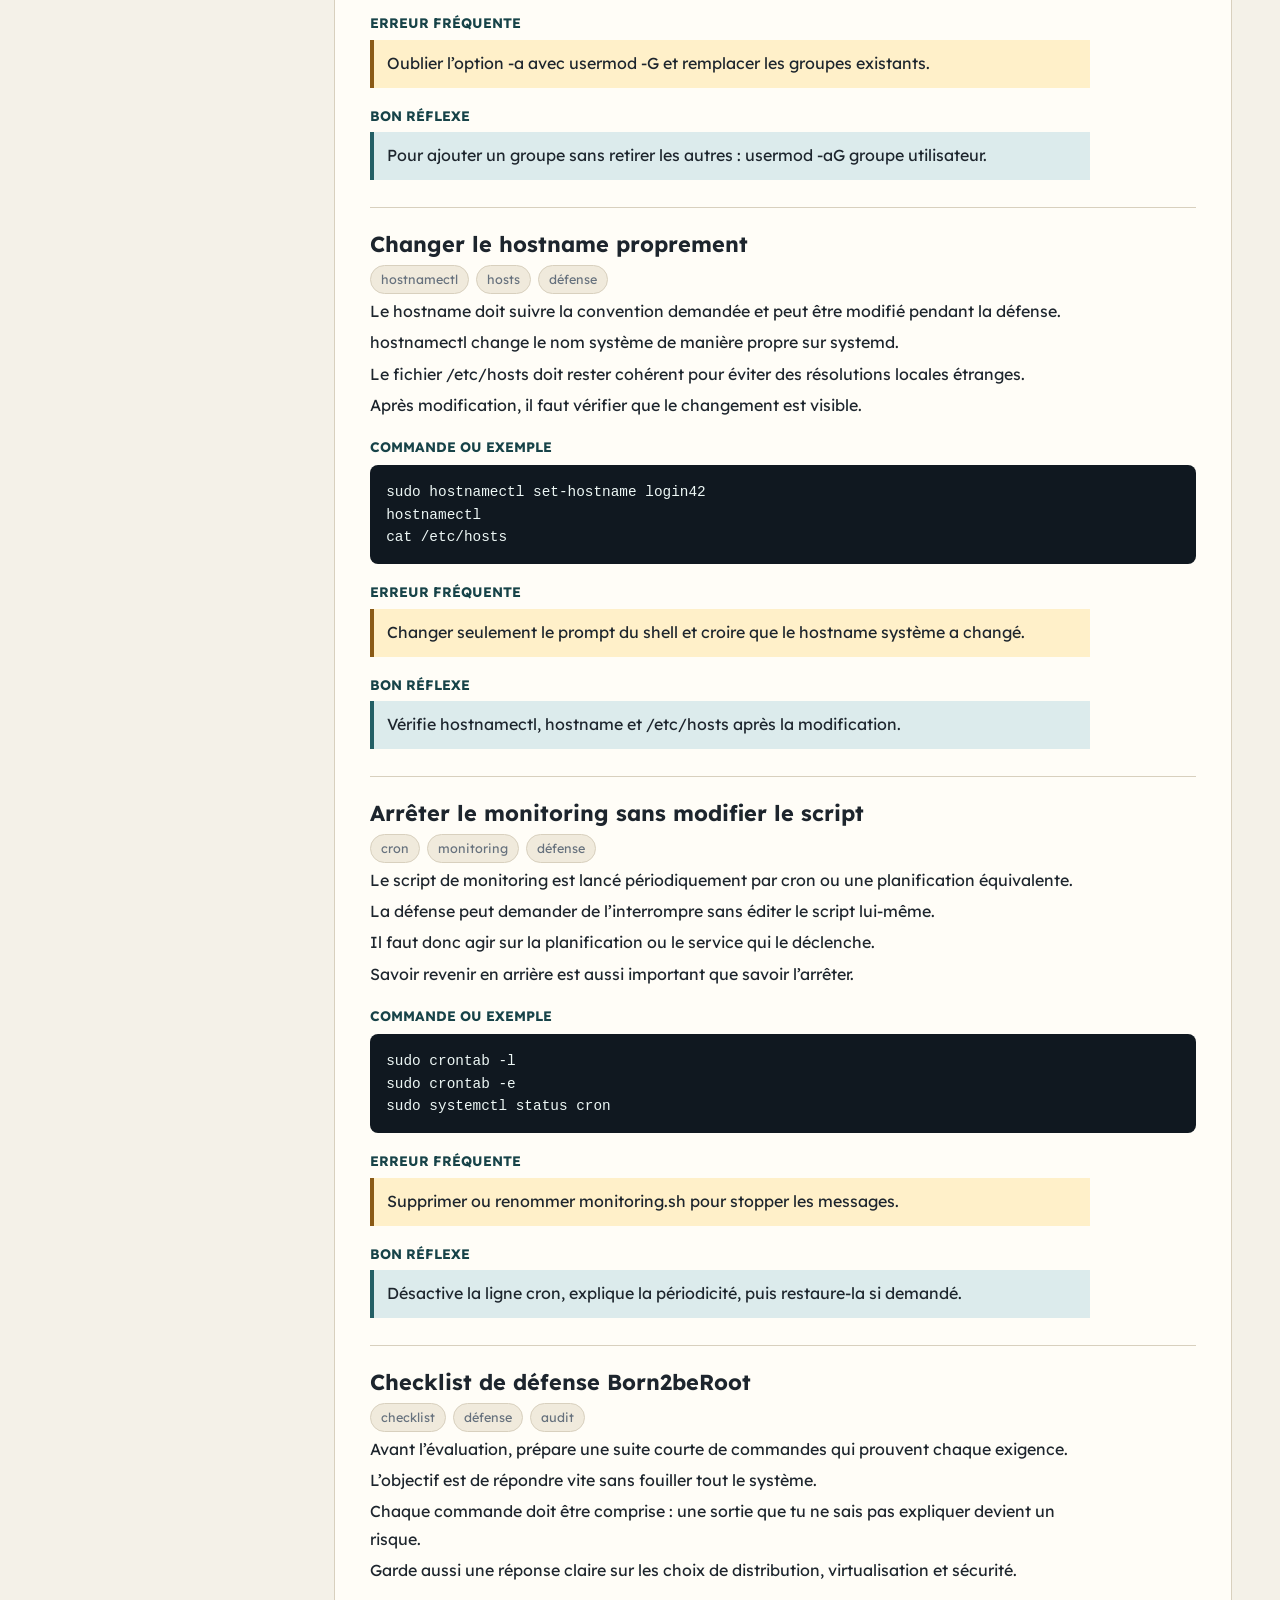
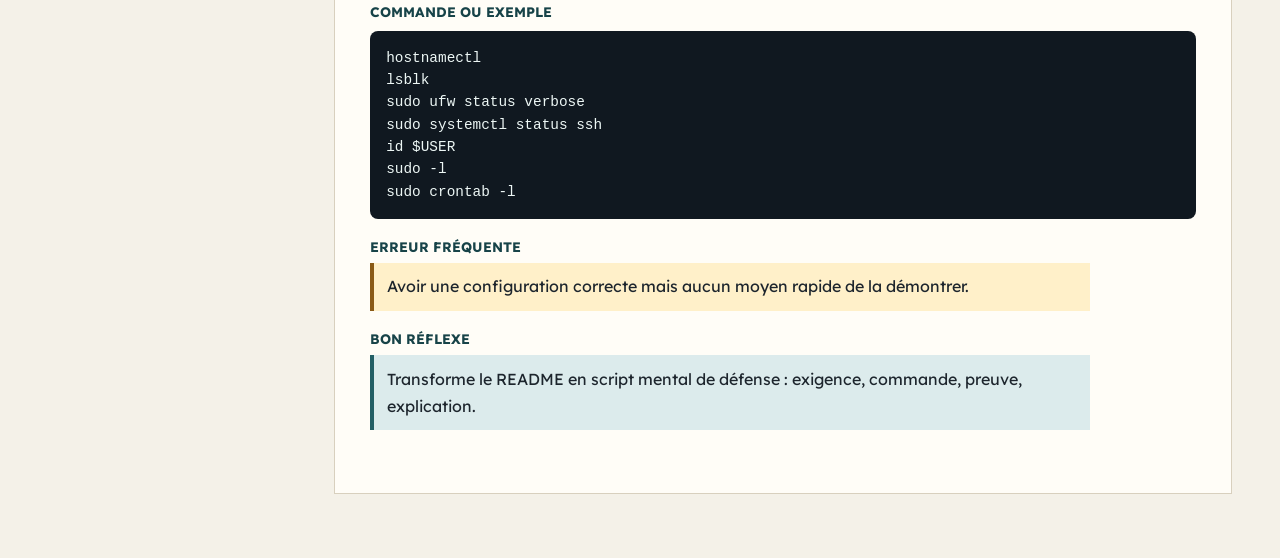
==== commit 83c24137: "Random" ====
--- a/index.html
+++ b/index.html
@@ -35,11 +35,11 @@
         </p>
       </header>
 
-      <section class="toolbar" aria-label="Recherche">
+      <section class="toolbar" aria-label="Outils de révision">
         <label for="search-input">Recherche</label>
         <input id="search-input" type="search" autocomplete="off" placeholder="ssh, gateway, docker, ufw...">
         <button id="reading-toggle" class="toggle-button" type="button" aria-pressed="false">
-          Mode TDAH
+          Mode lecture assistée
         </button>
         <button id="clear-search" type="button">Réinitialiser</button>
       </section>
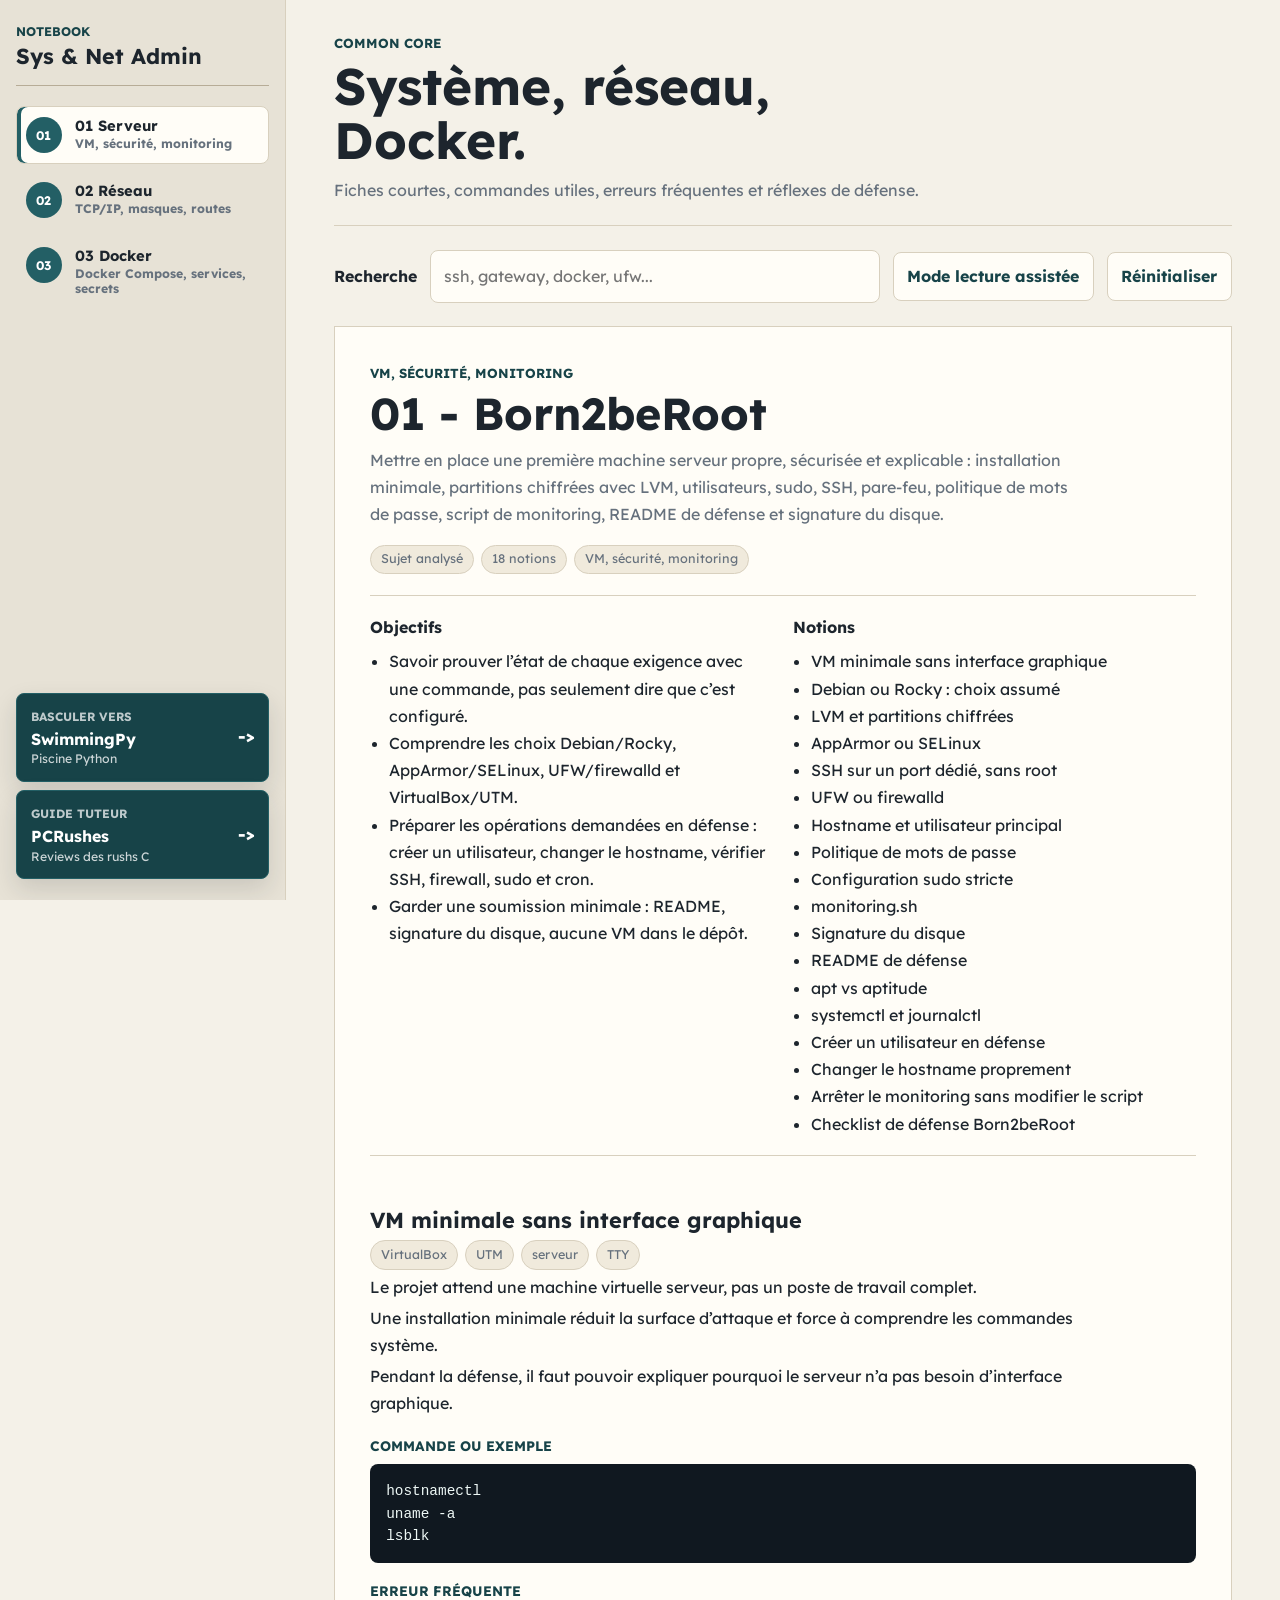
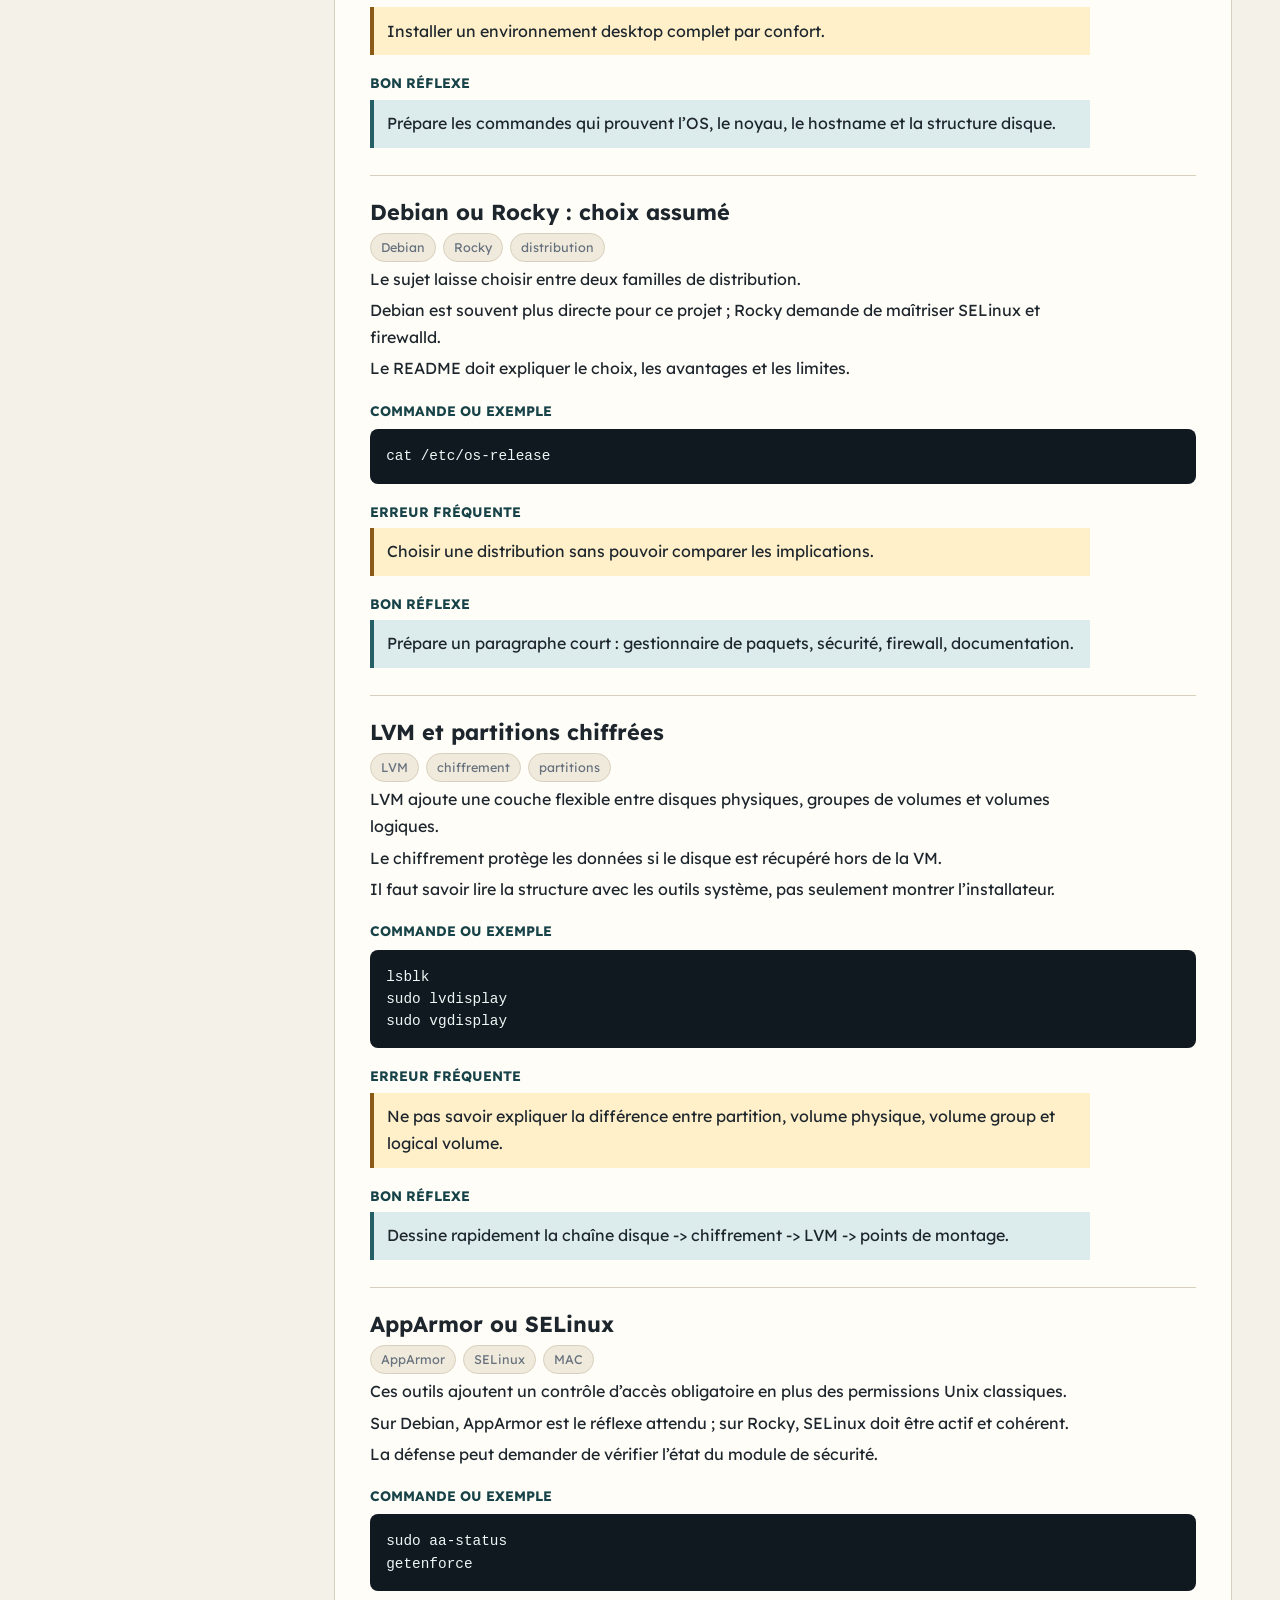
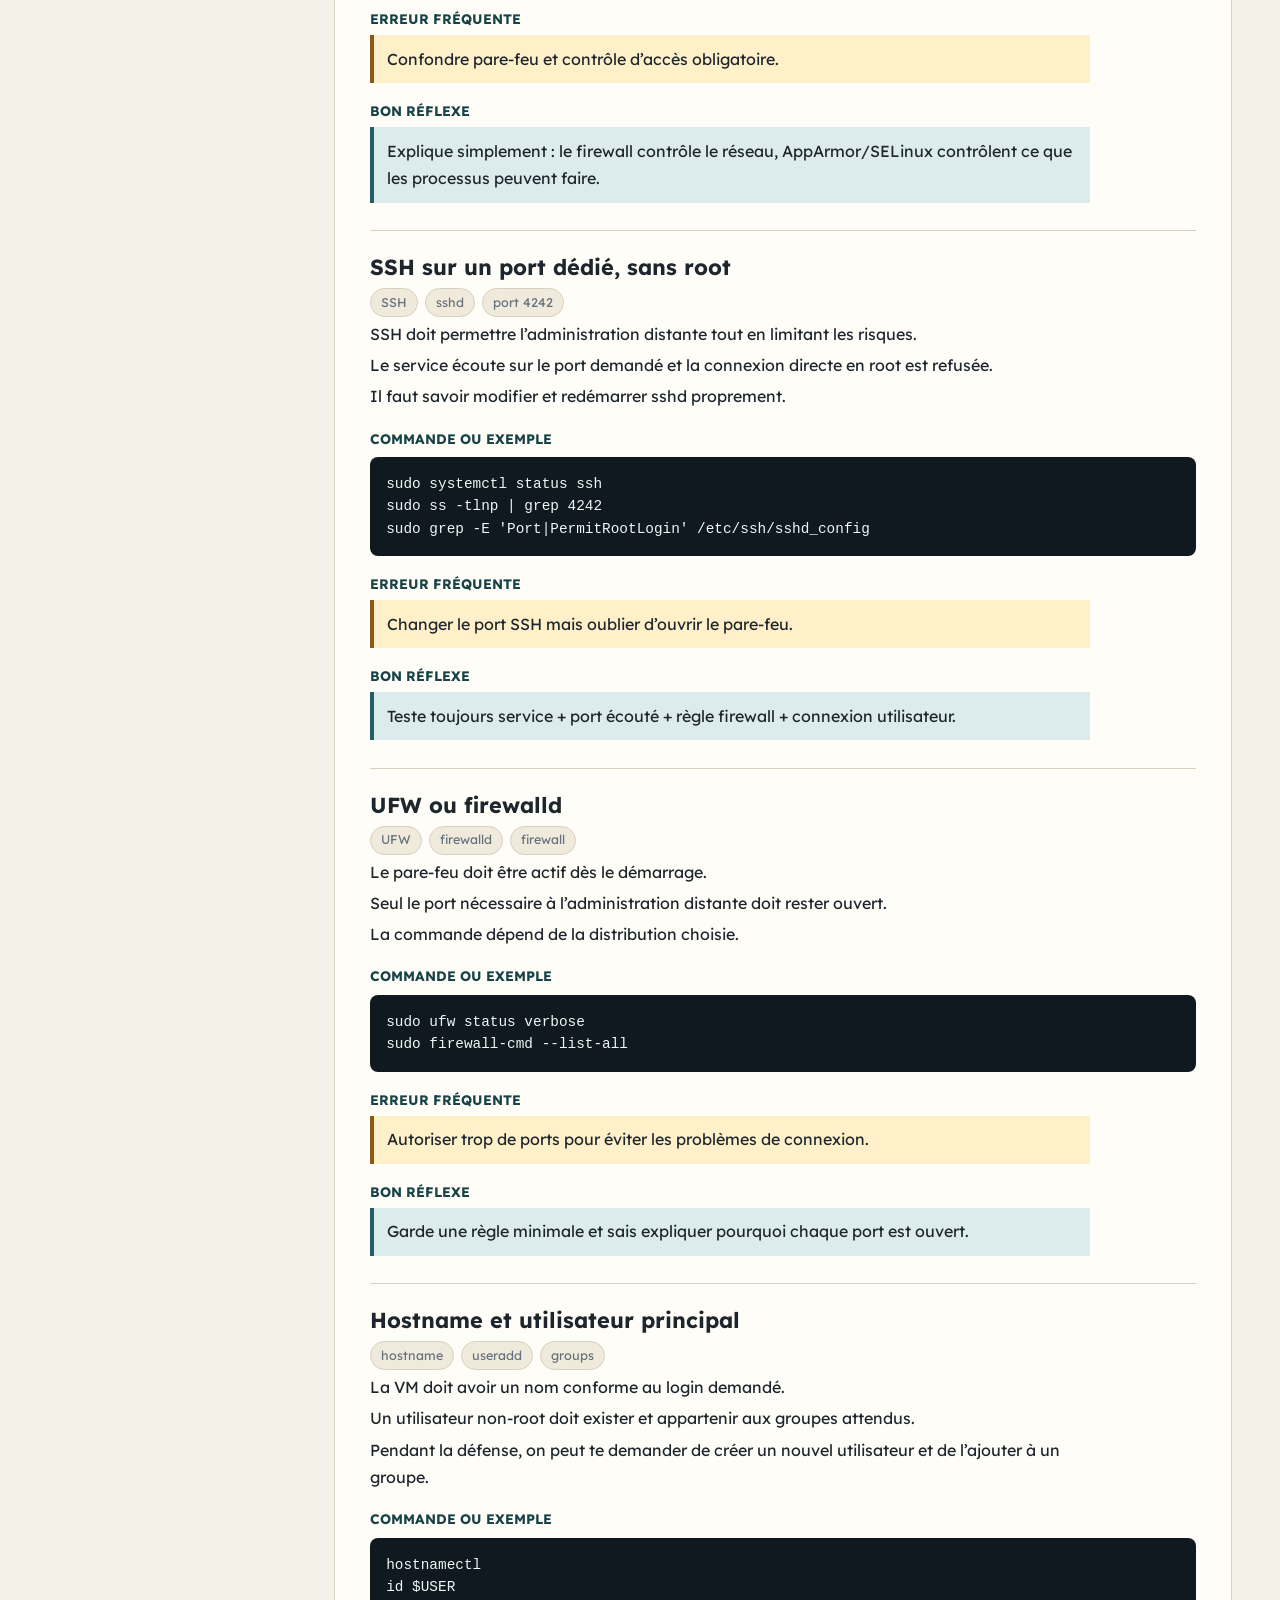
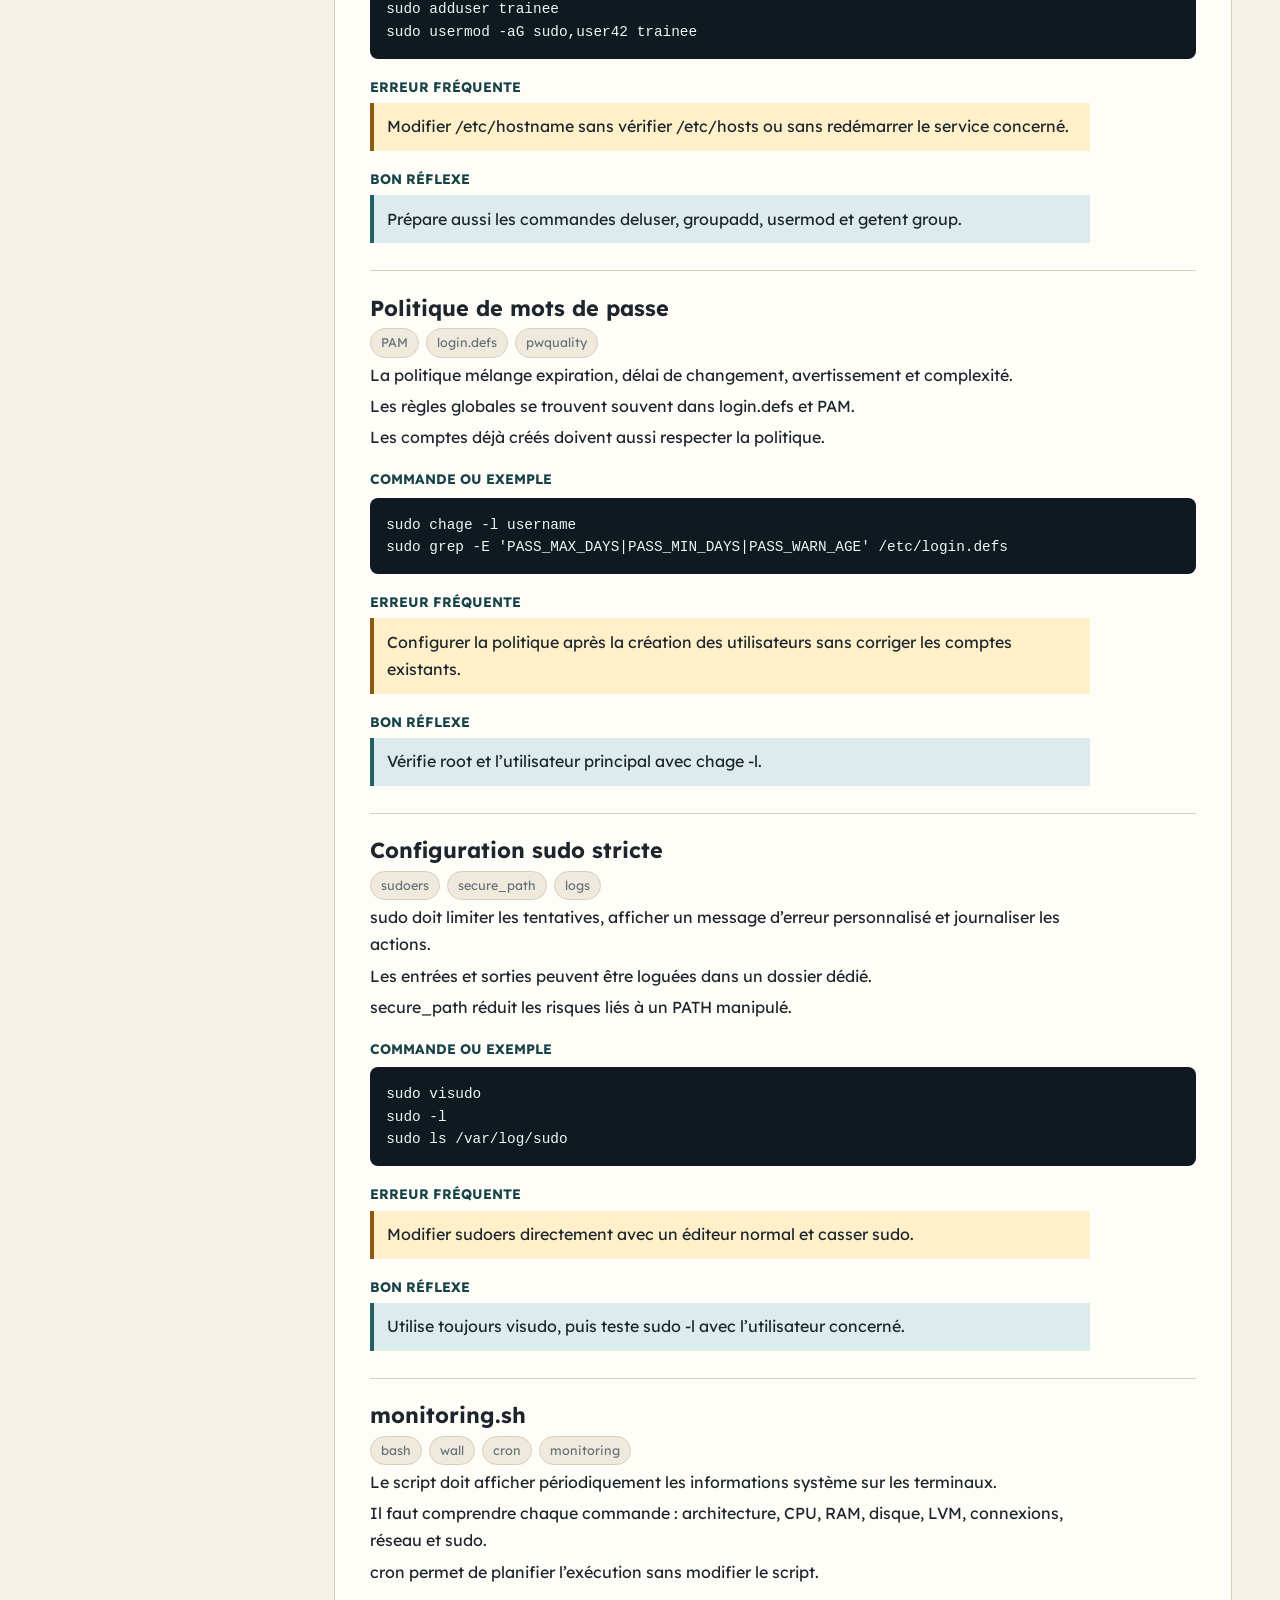
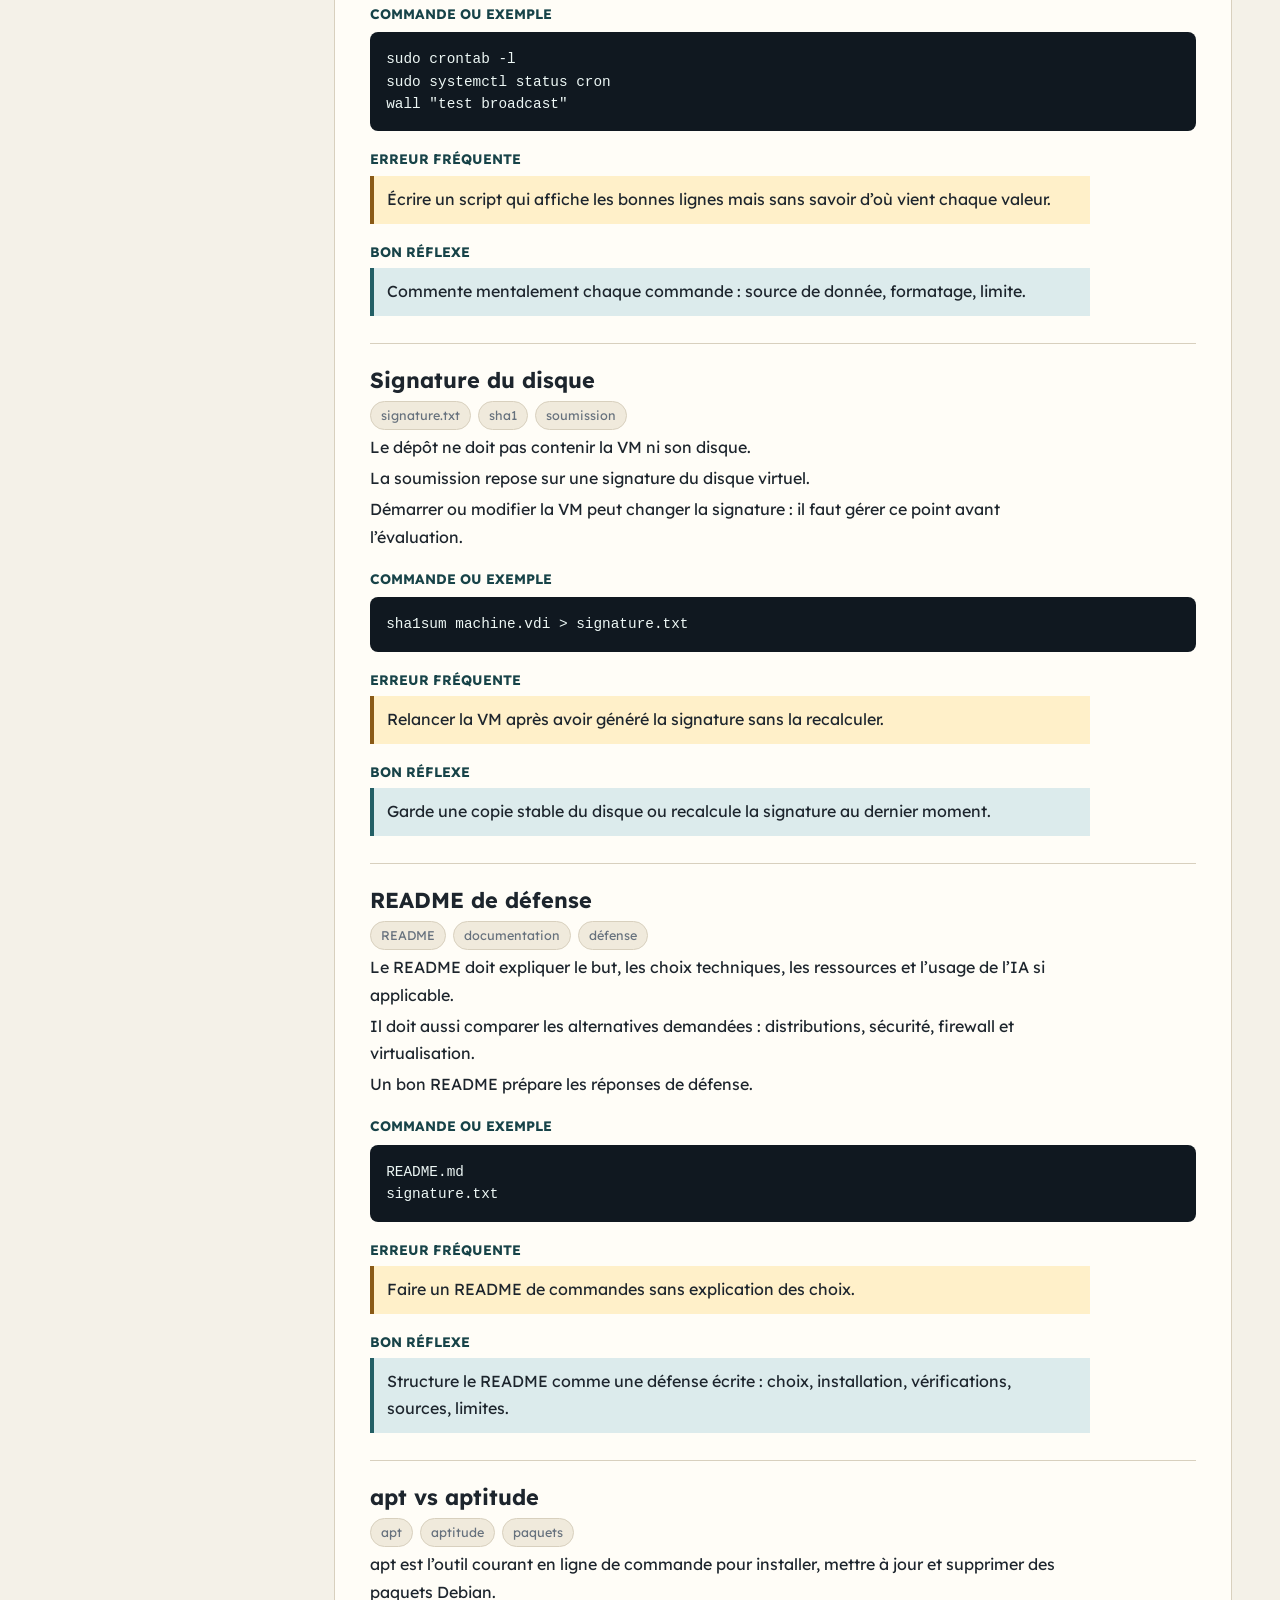
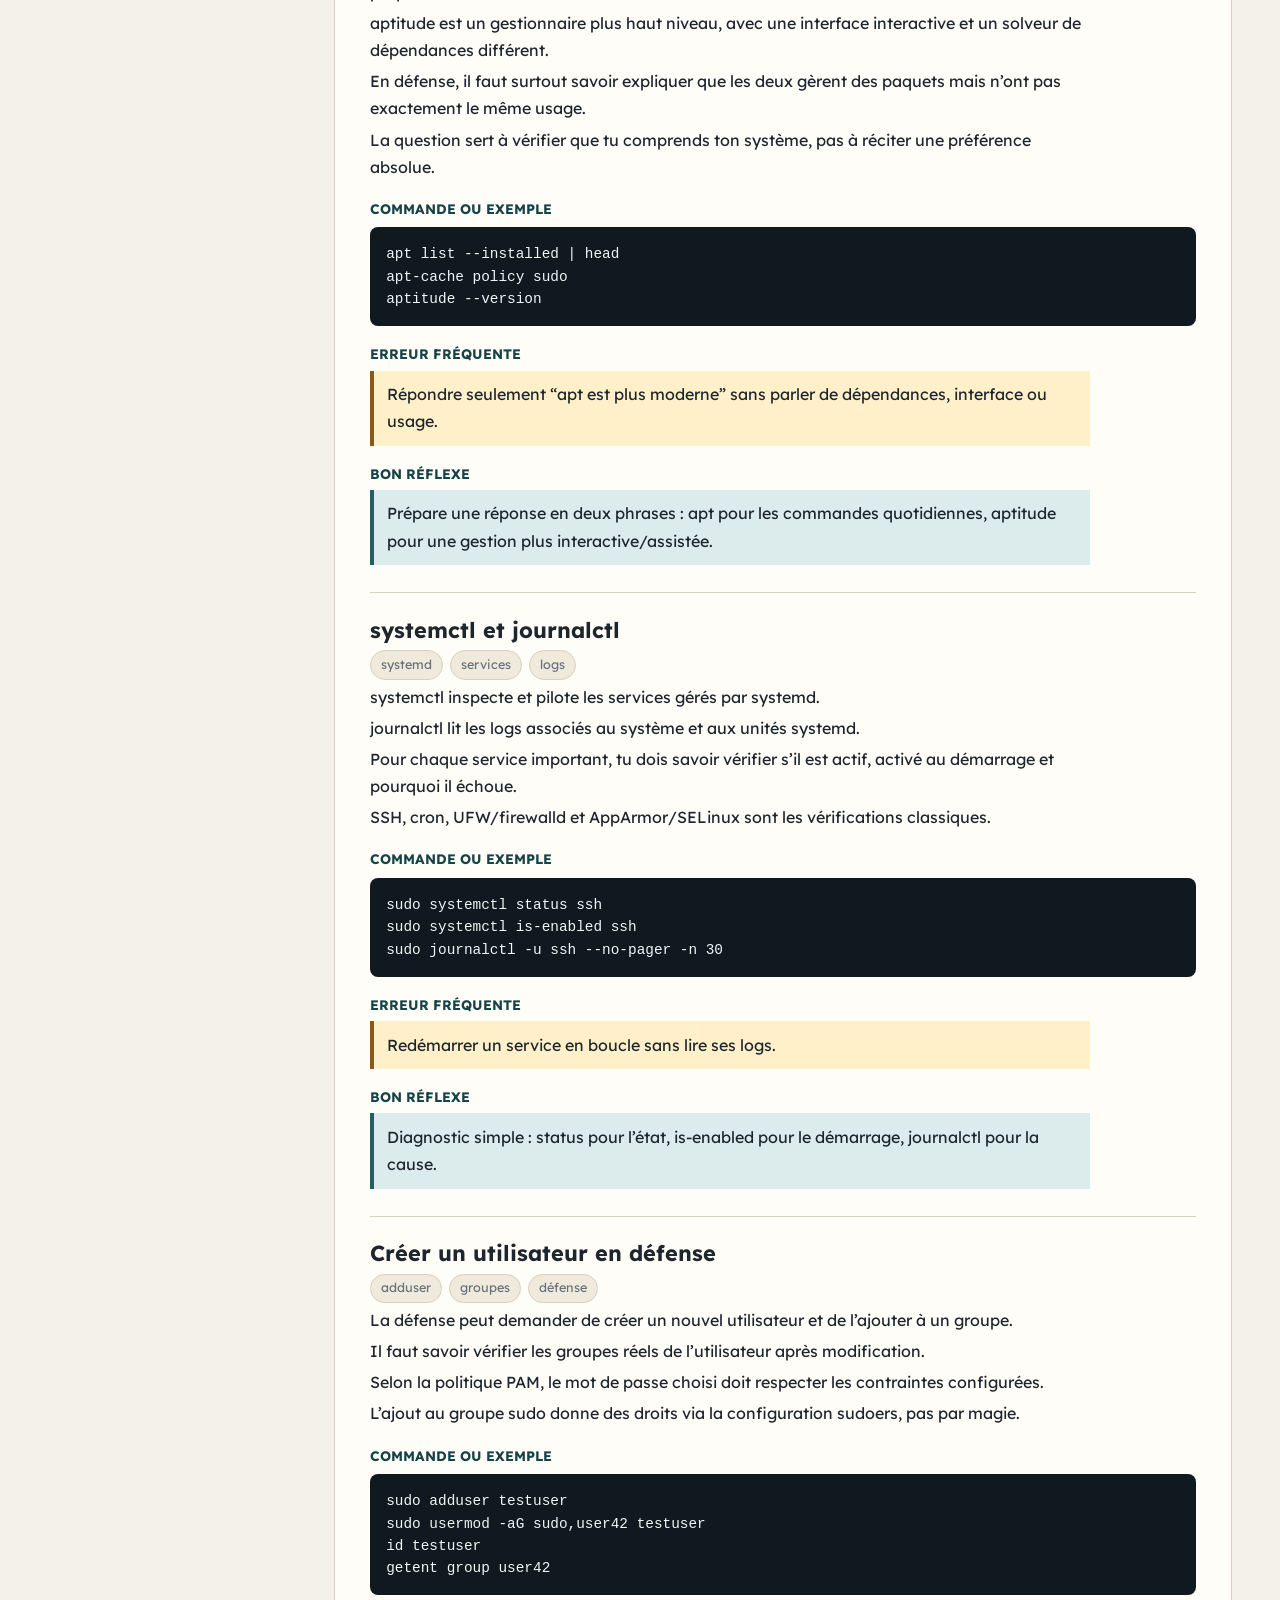
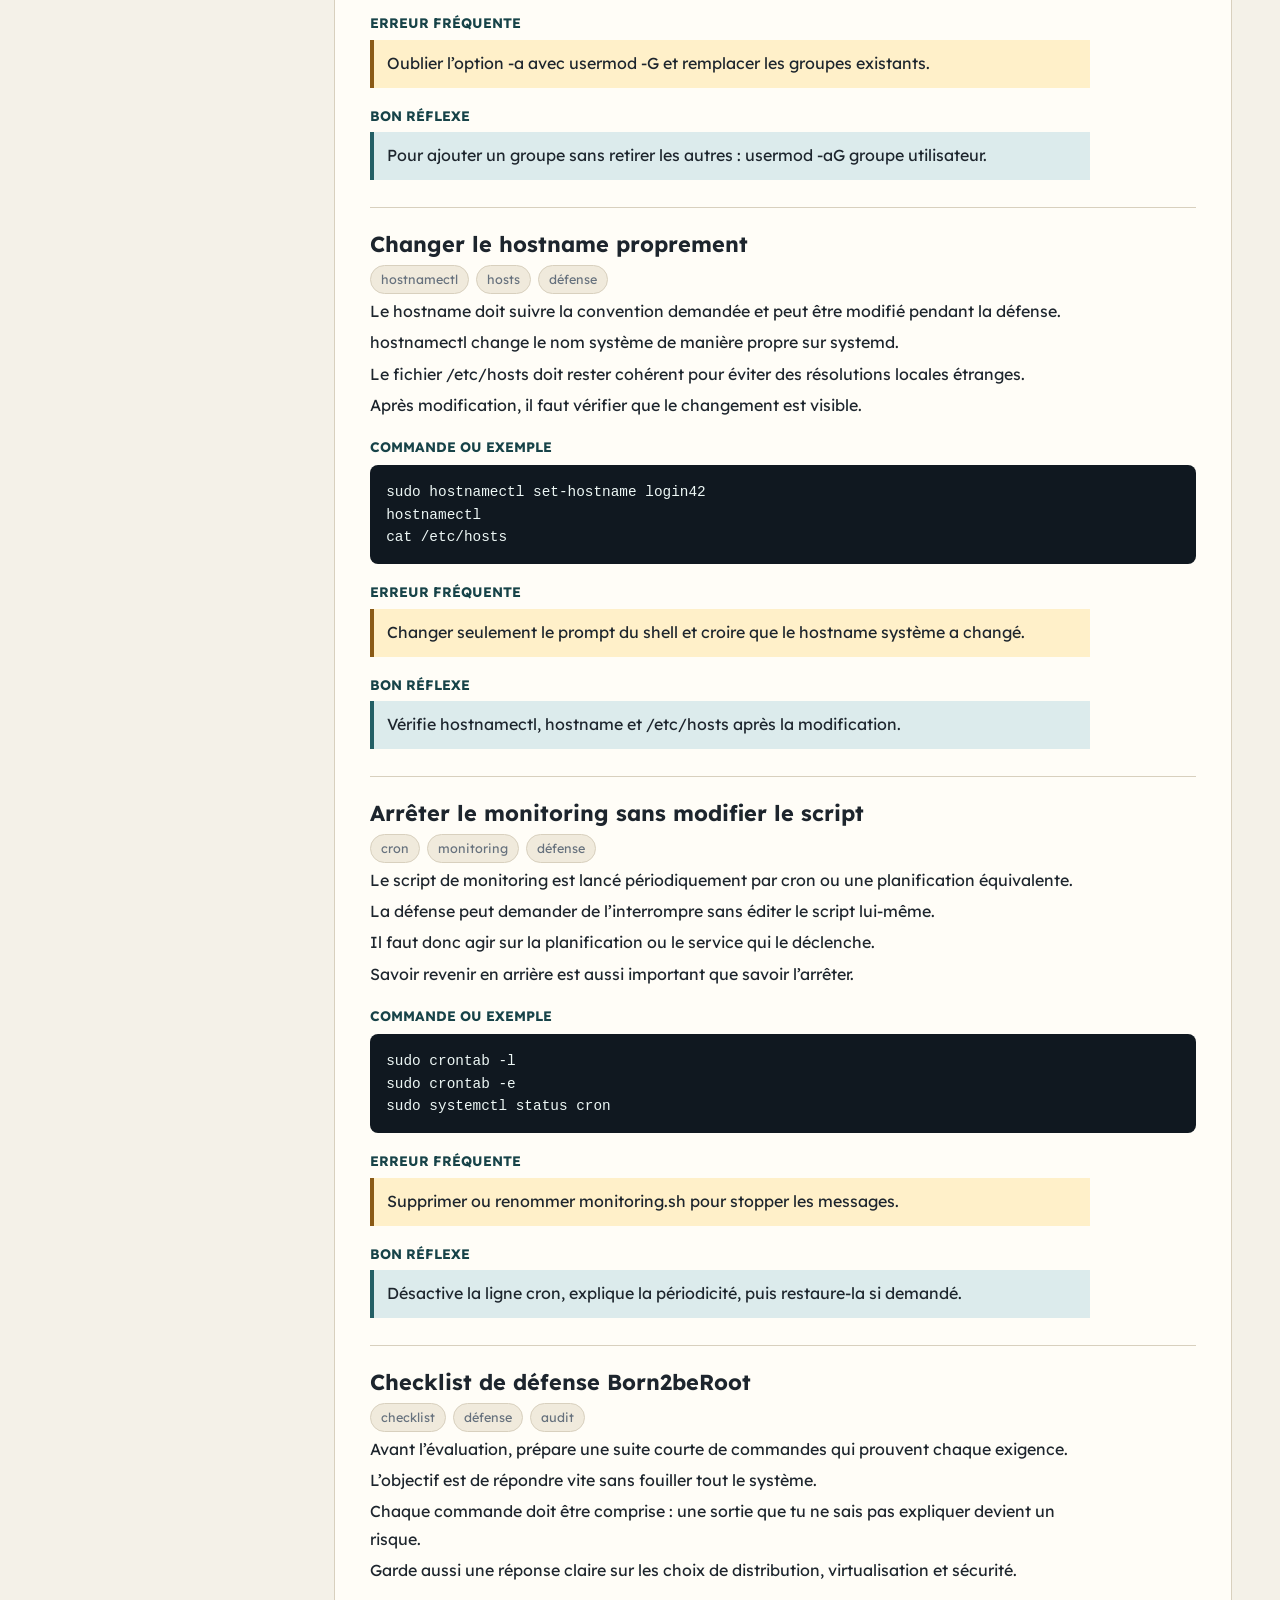
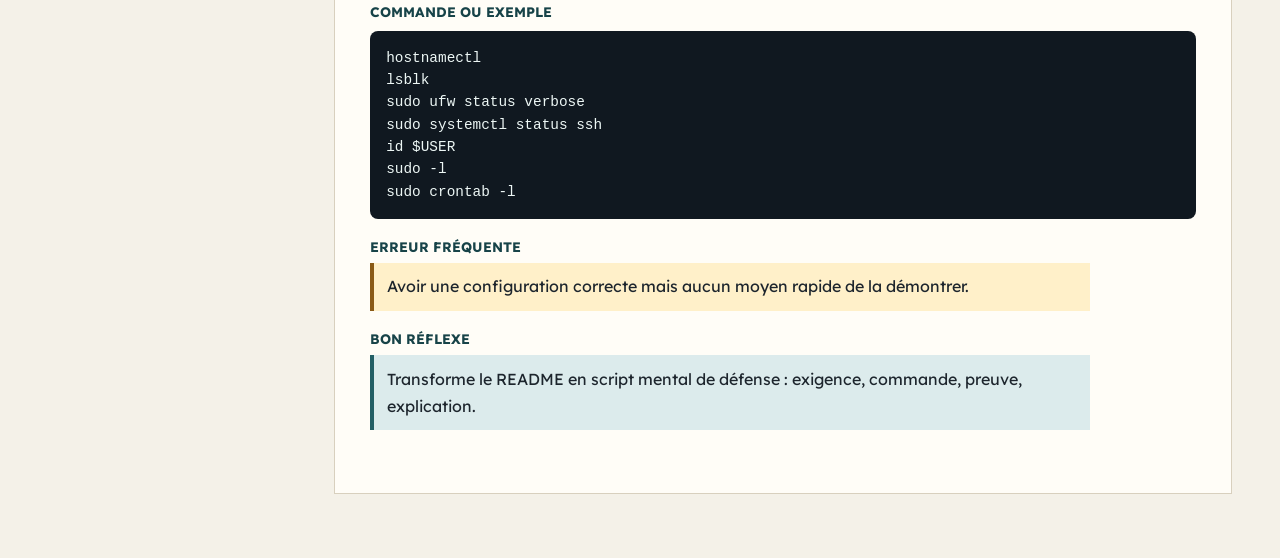
==== commit 34ee282d: "Random Commit" ====
--- a/index.html
+++ b/index.html
@@ -23,6 +23,11 @@
         <span class="shortcut-label">Basculer vers</span>
         <strong class="shortcut-name">SwimmingPy</strong>
         <span class="shortcut-hint">Piscine Python</span>
+      </a>
+      <a class="sidebar-shortcut" href="../PCRushes/index.html" aria-label="Ouvrir le guide PCRushes">
+        <span class="shortcut-label">Guide tuteur</span>
+        <strong class="shortcut-name">PCRushes</strong>
+        <span class="shortcut-hint">Reviews des rushs C</span>
       </a>
     </aside>
 
--- a/styles/main.css
+++ b/styles/main.css
@@ -177,6 +177,10 @@
   background: var(--accent);
 }
 
+.sidebar-shortcut + .sidebar-shortcut {
+  margin-top: 0.55rem;
+}
+
 .sidebar-shortcut::after {
   content: "->";
   position: absolute;
@@ -343,6 +347,48 @@
   color: var(--muted);
   padding: 0.18rem 0.62rem;
   font-size: 0.79rem;
+}
+
+.preamble {
+  margin: 0 0 1.7rem;
+  border-top: 1px solid var(--line);
+  border-bottom: 1px solid var(--line);
+  padding: 1.25rem 0 1.4rem;
+}
+
+.preamble-kicker {
+  margin: 0 0 0.25rem;
+  color: var(--accent-dark);
+  font-size: 0.78rem;
+  font-weight: 700;
+  text-transform: uppercase;
+}
+
+.preamble h3 {
+  margin: 0 0 0.7rem;
+  font-size: 1.45rem;
+  line-height: 1.2;
+}
+
+.preamble > p {
+  max-width: 78ch;
+}
+
+.preamble-section {
+  margin-top: 1.35rem;
+  padding-left: 1rem;
+  border-left: 4px solid var(--accent);
+}
+
+.preamble-section h4 {
+  margin: 0 0 0.35rem;
+  color: var(--accent-dark);
+  font-size: 1rem;
+}
+
+.preamble-section p {
+  max-width: 78ch;
+  margin: 0.25rem 0;
 }
 
 .overview {
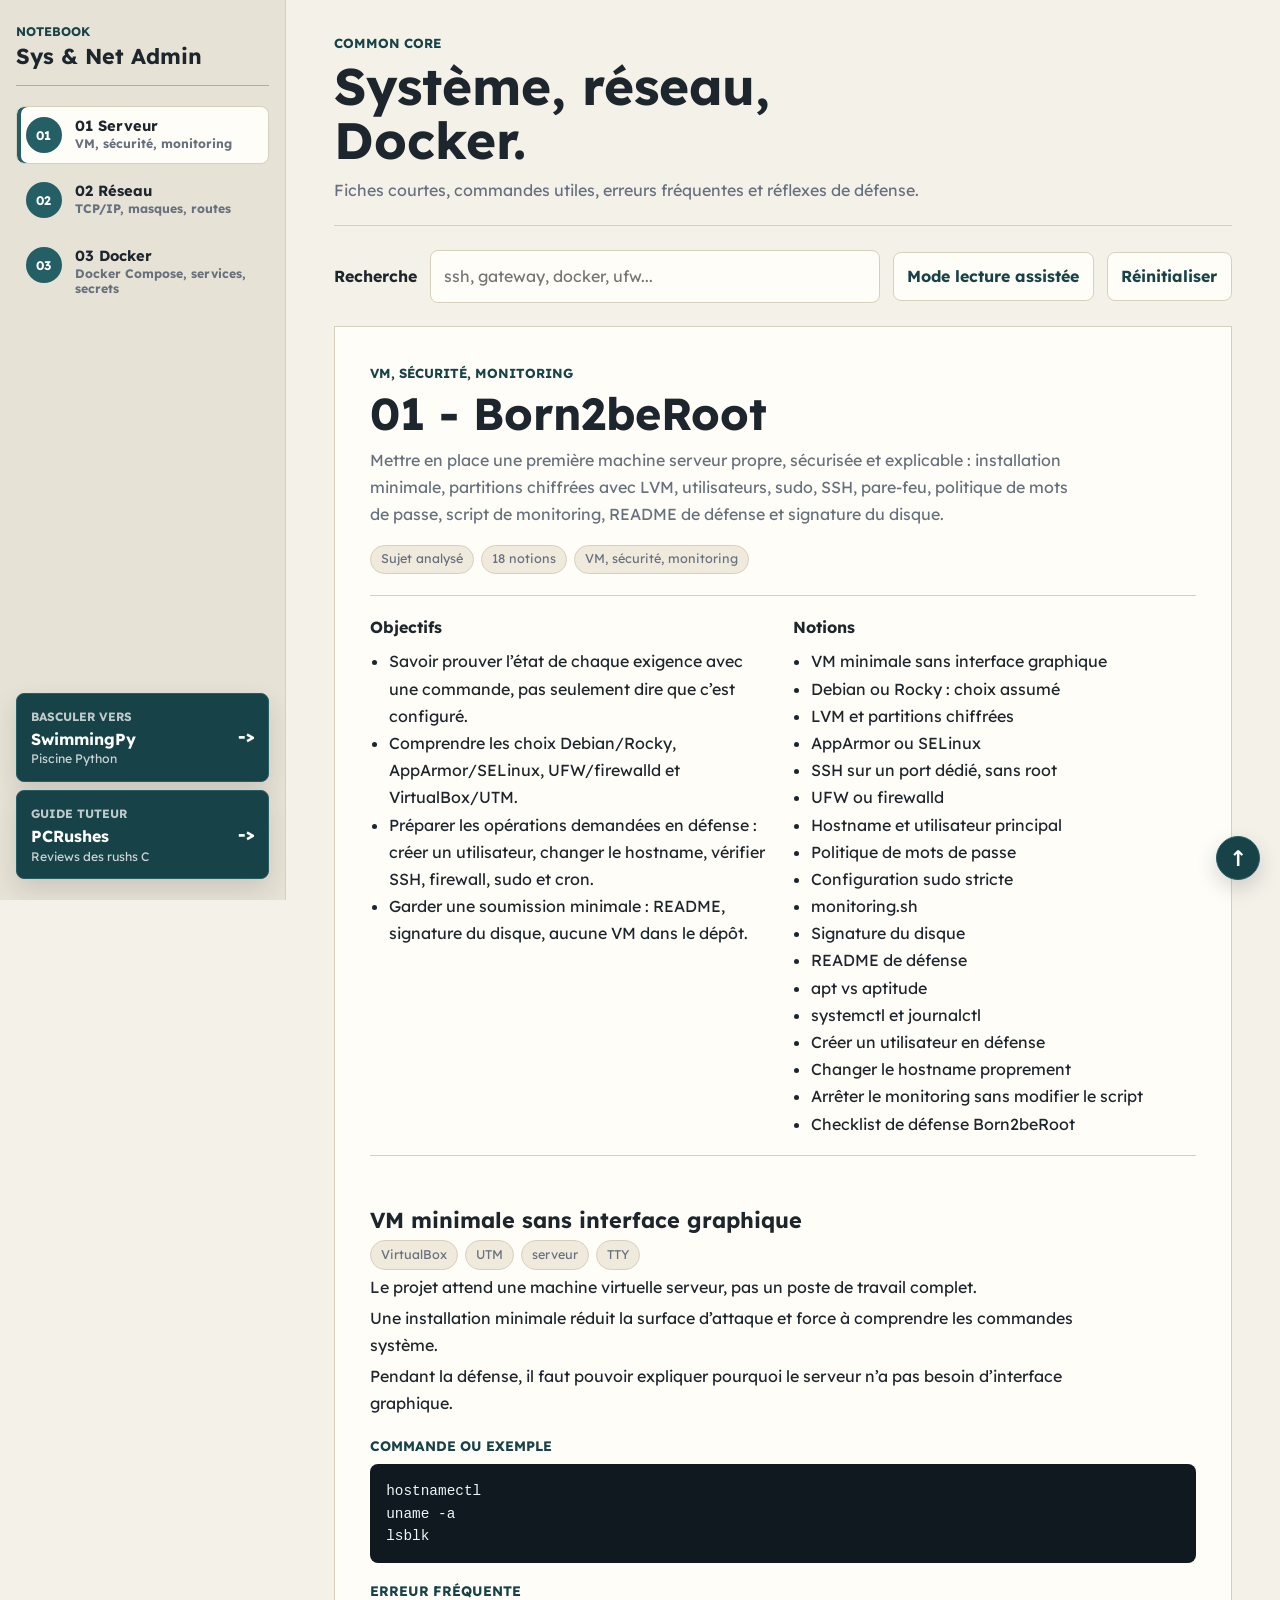
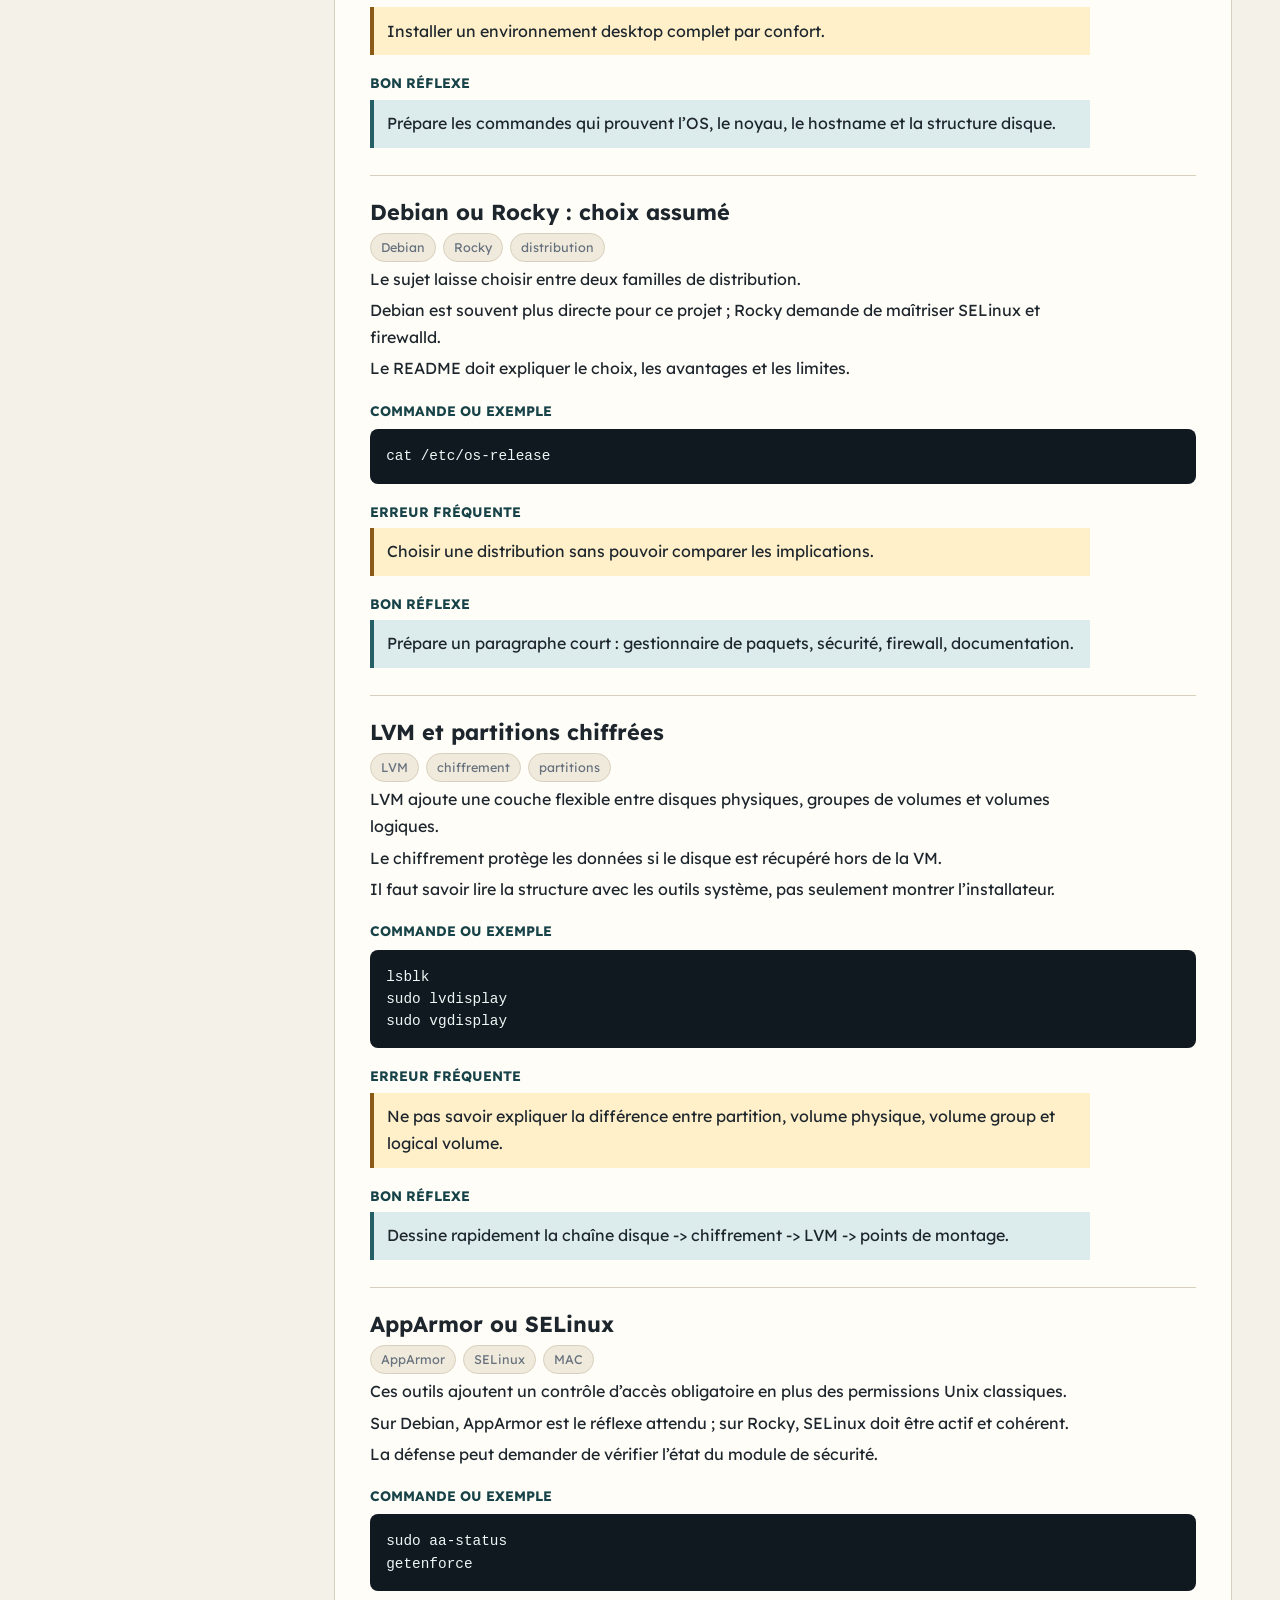
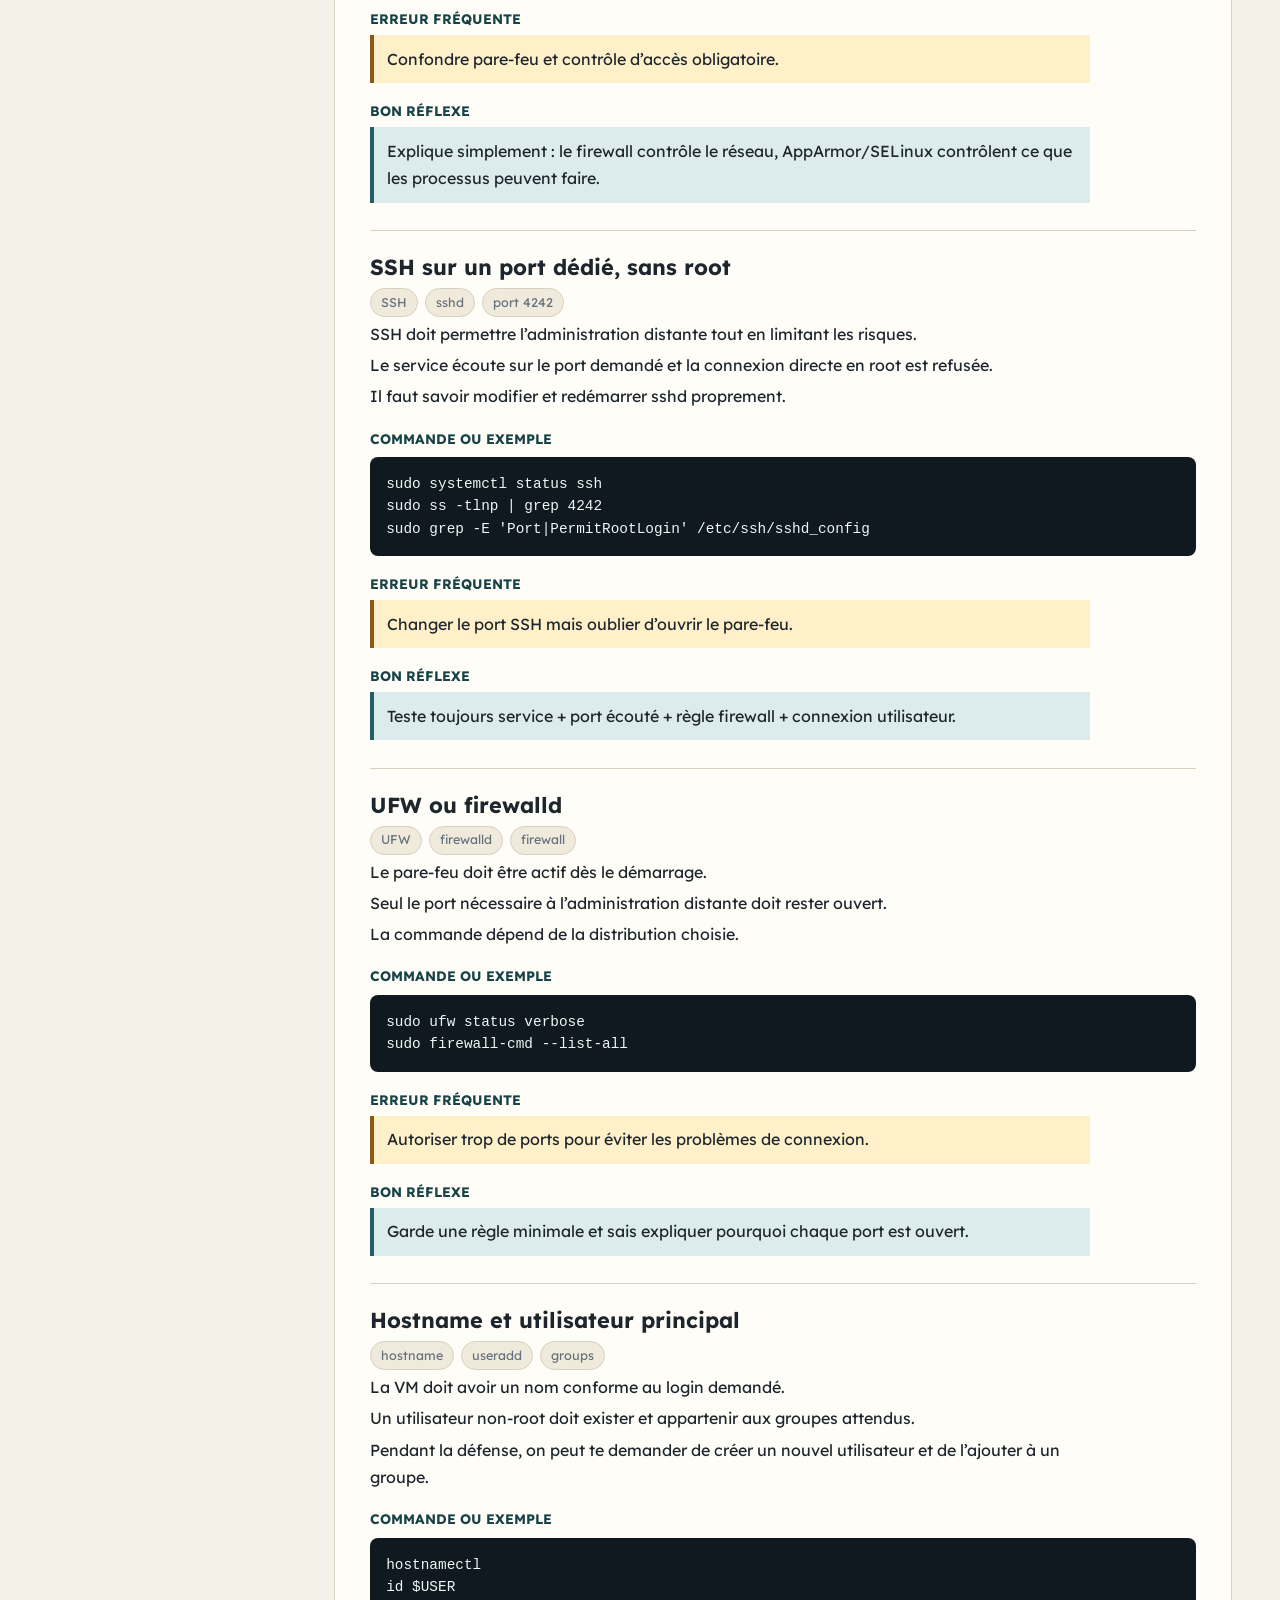
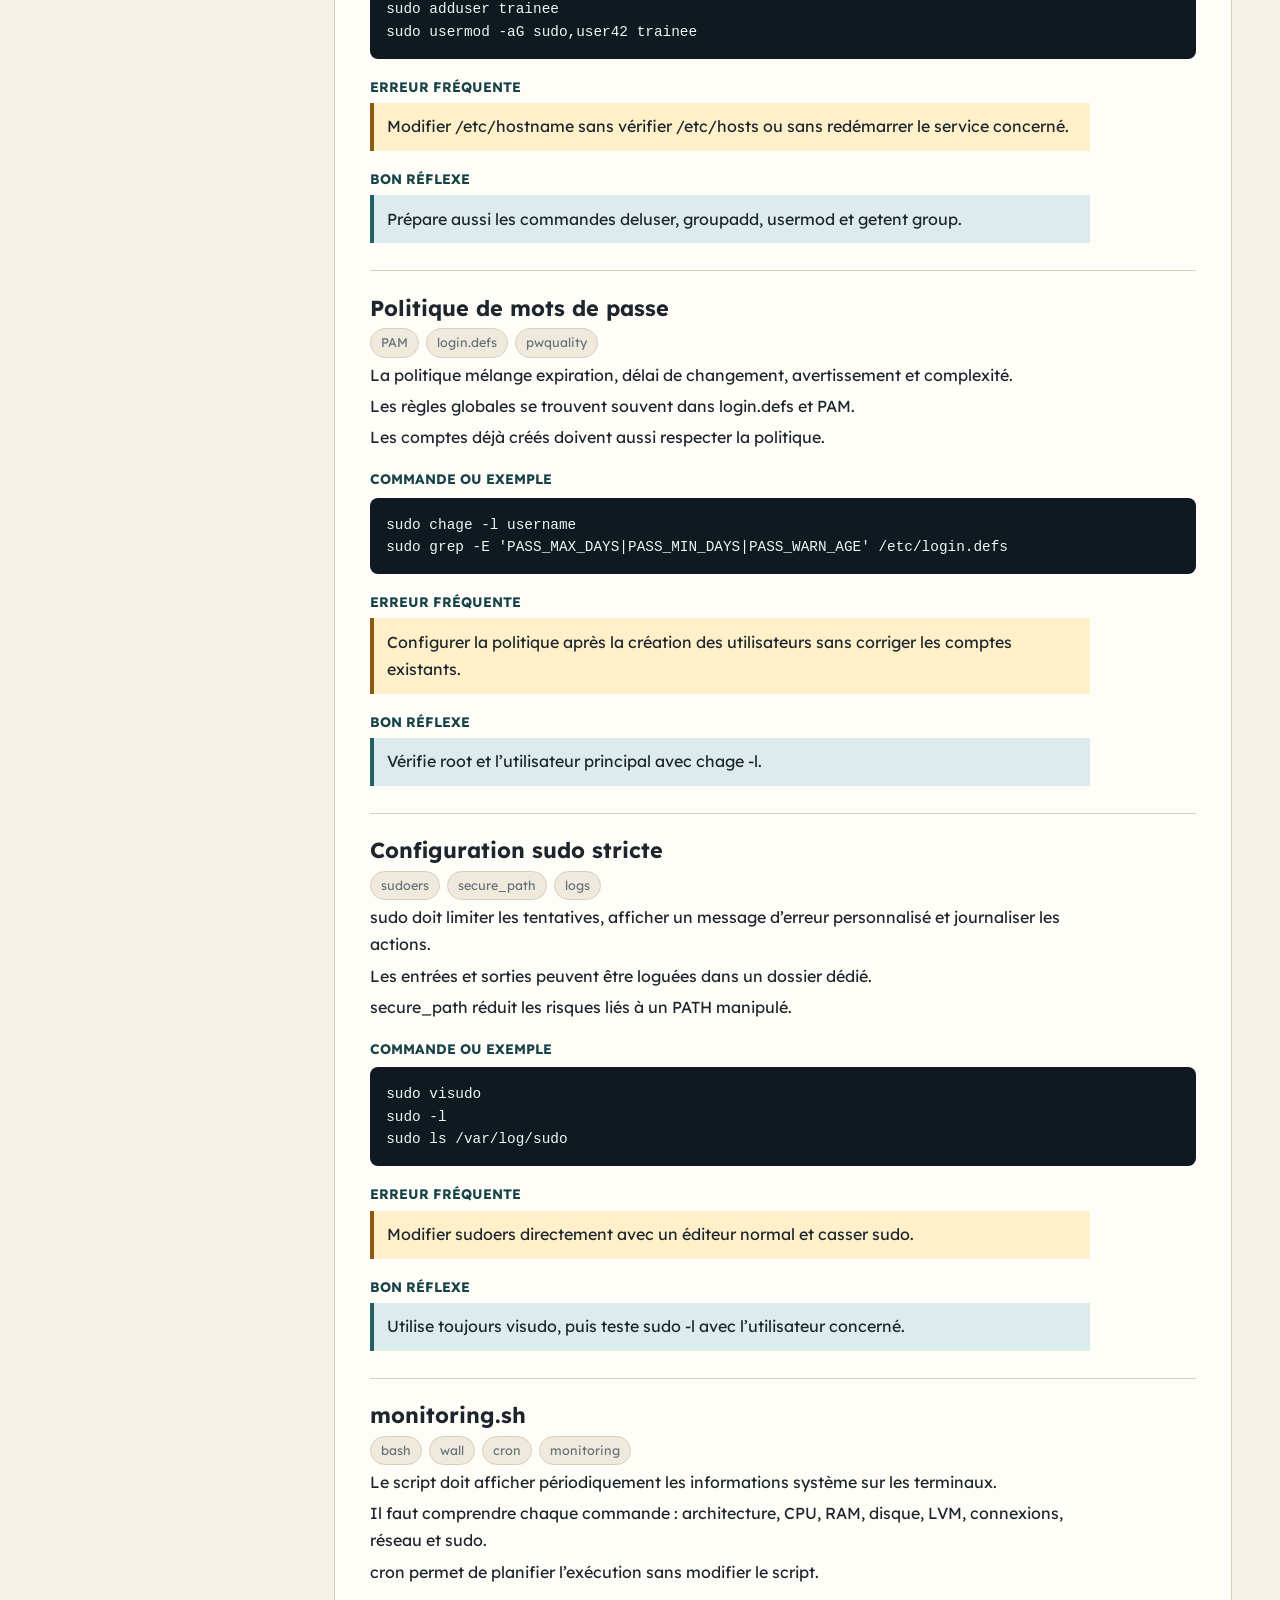
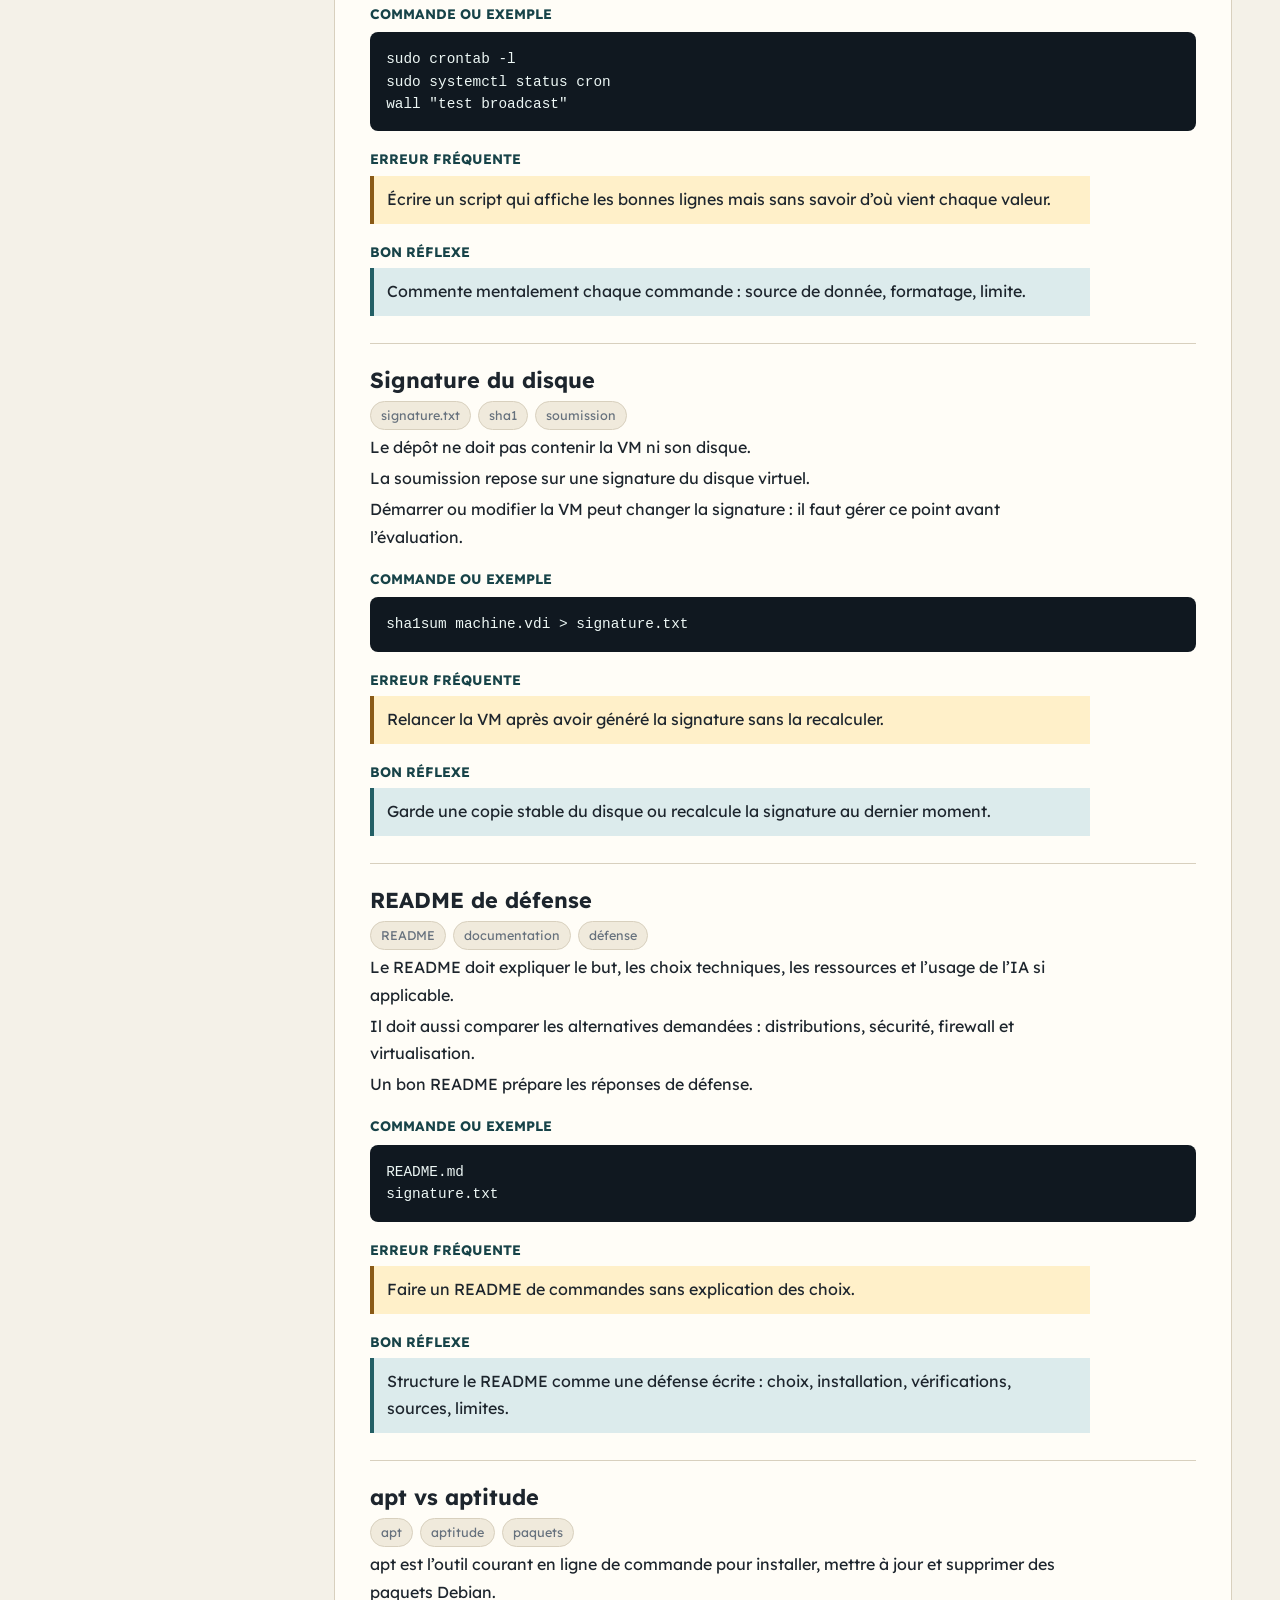
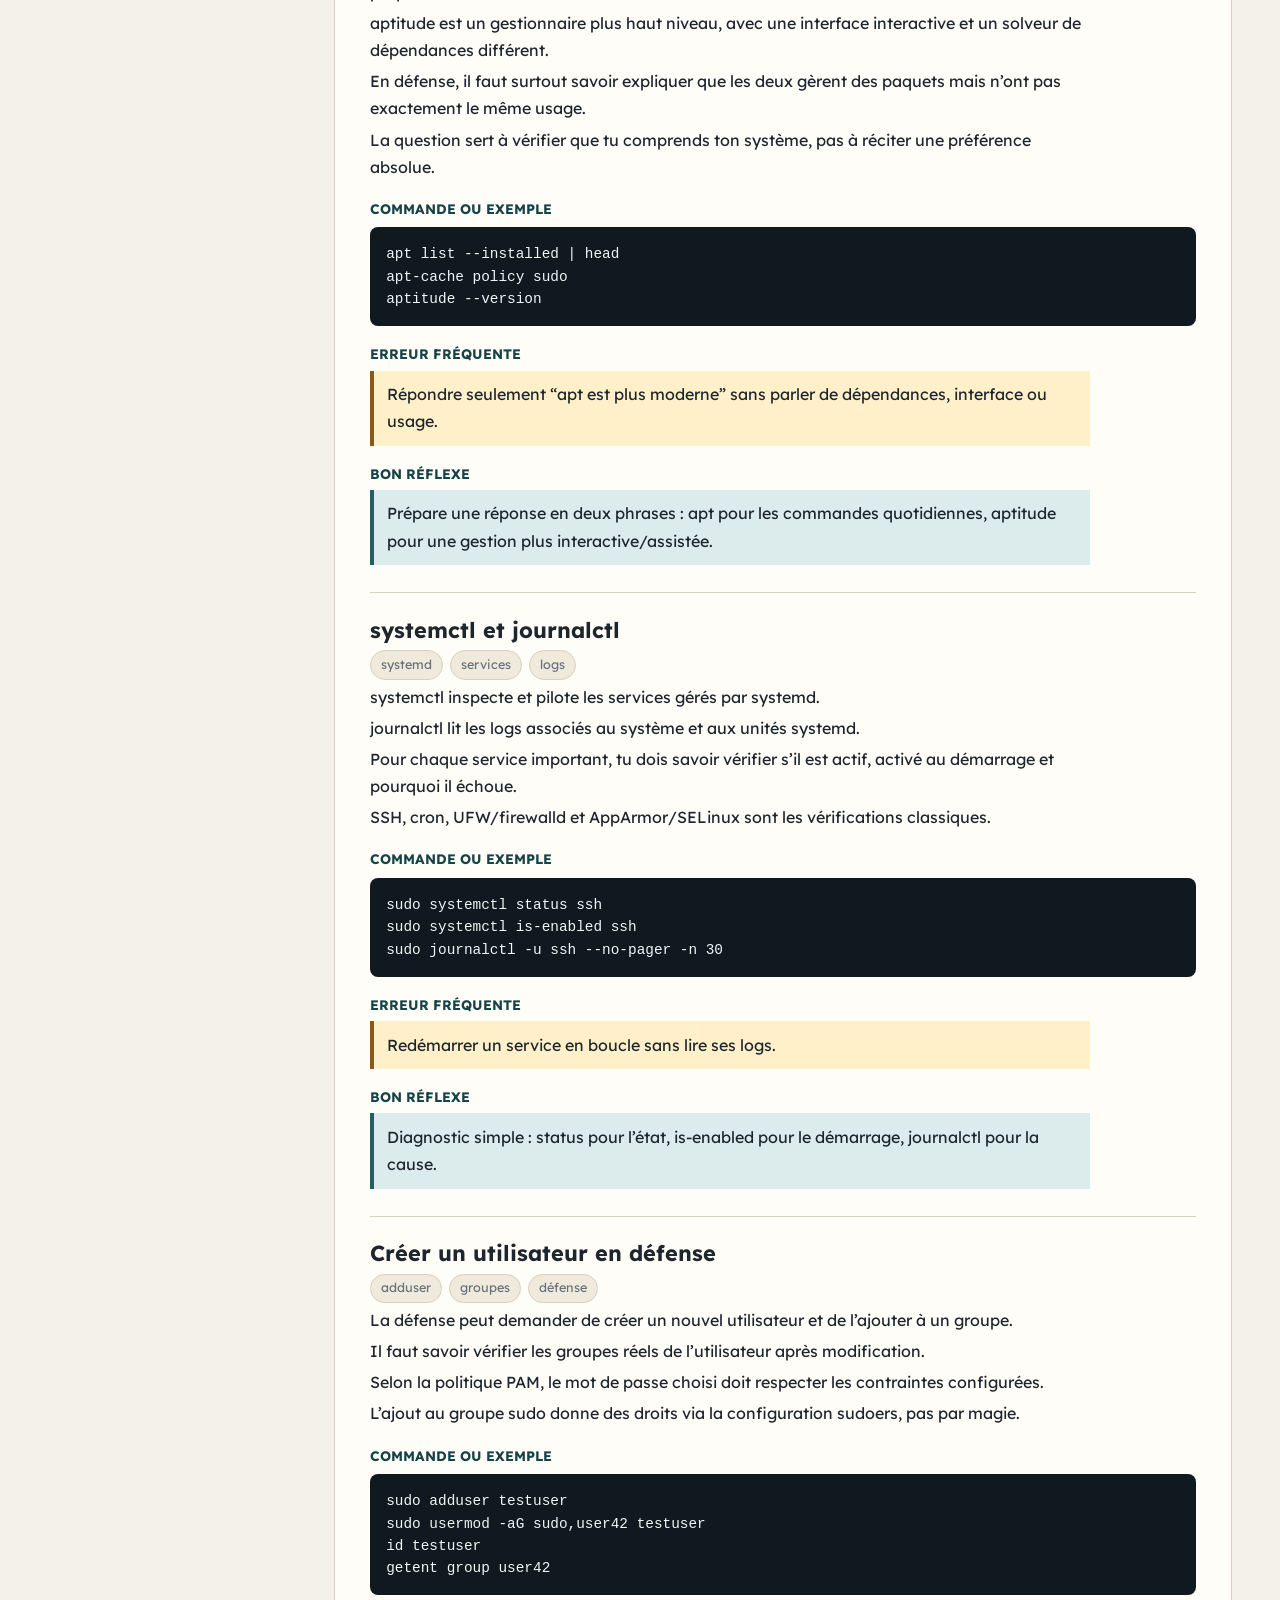
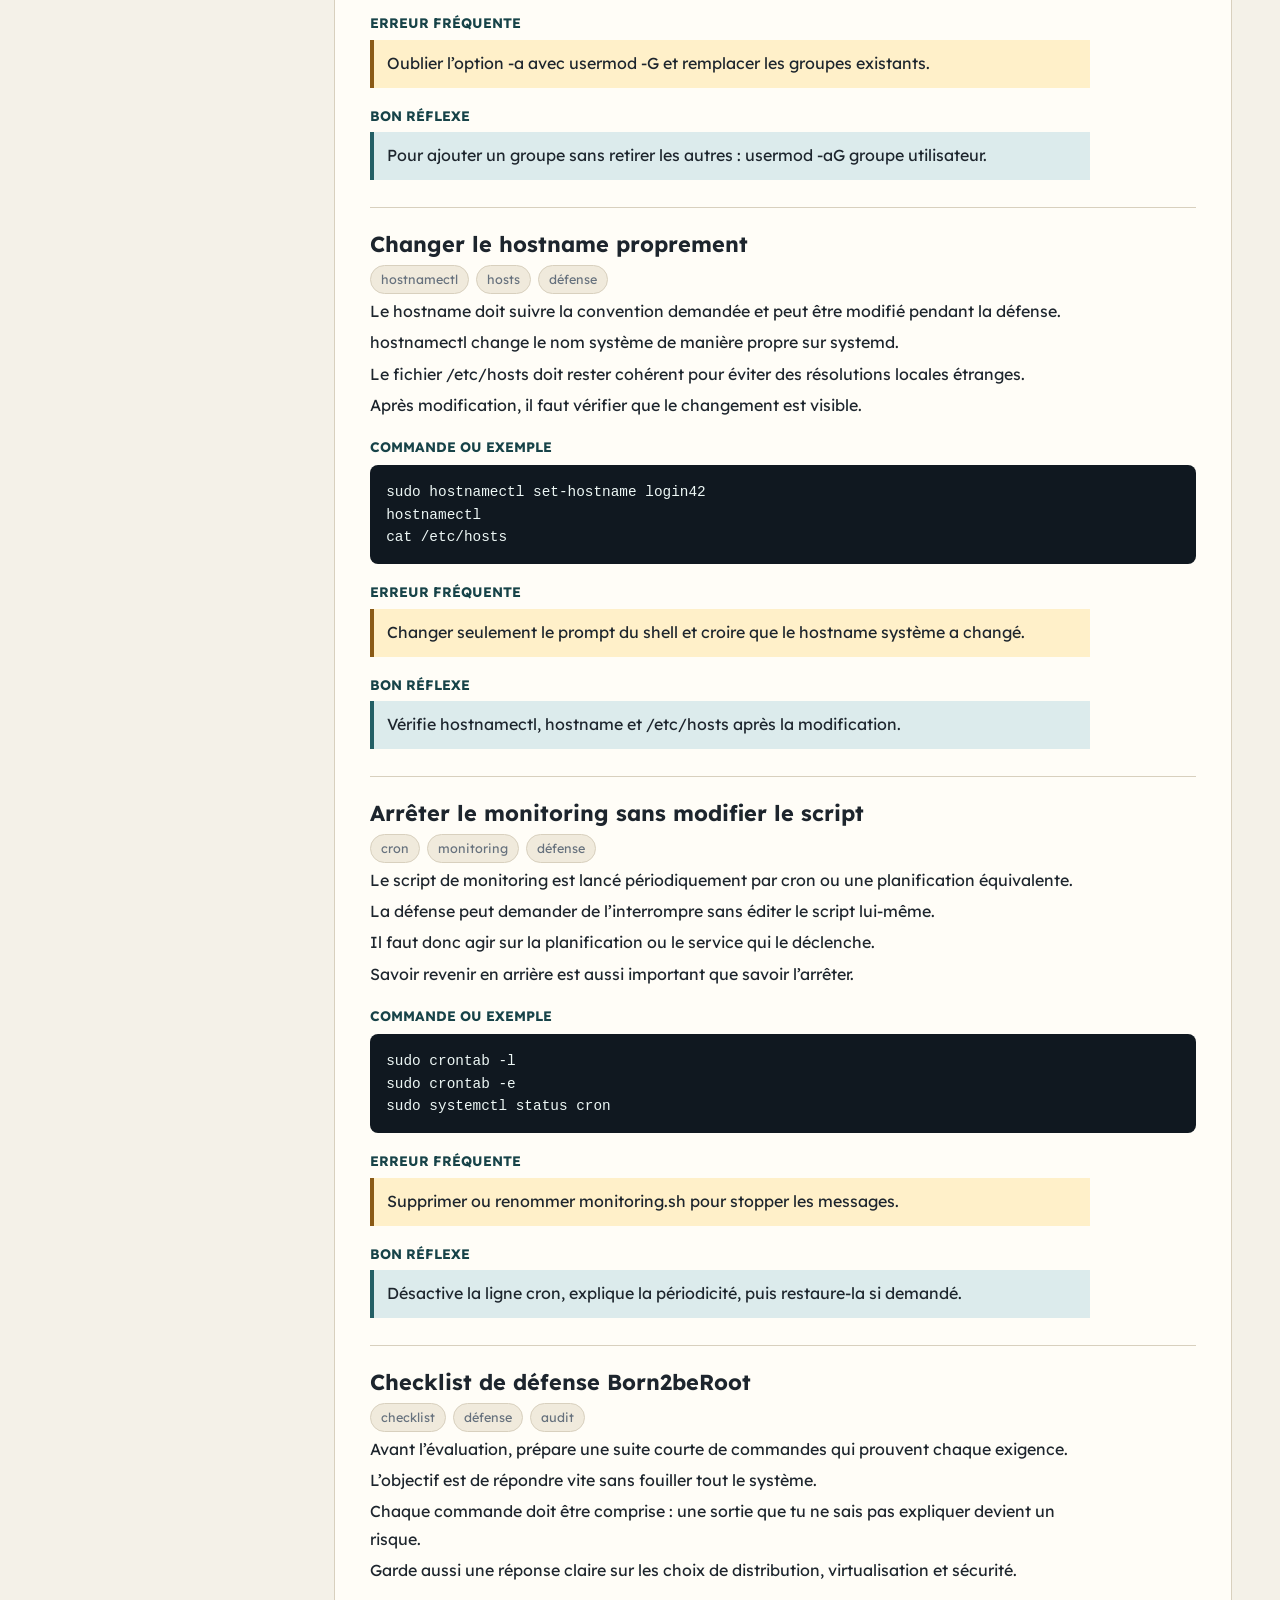
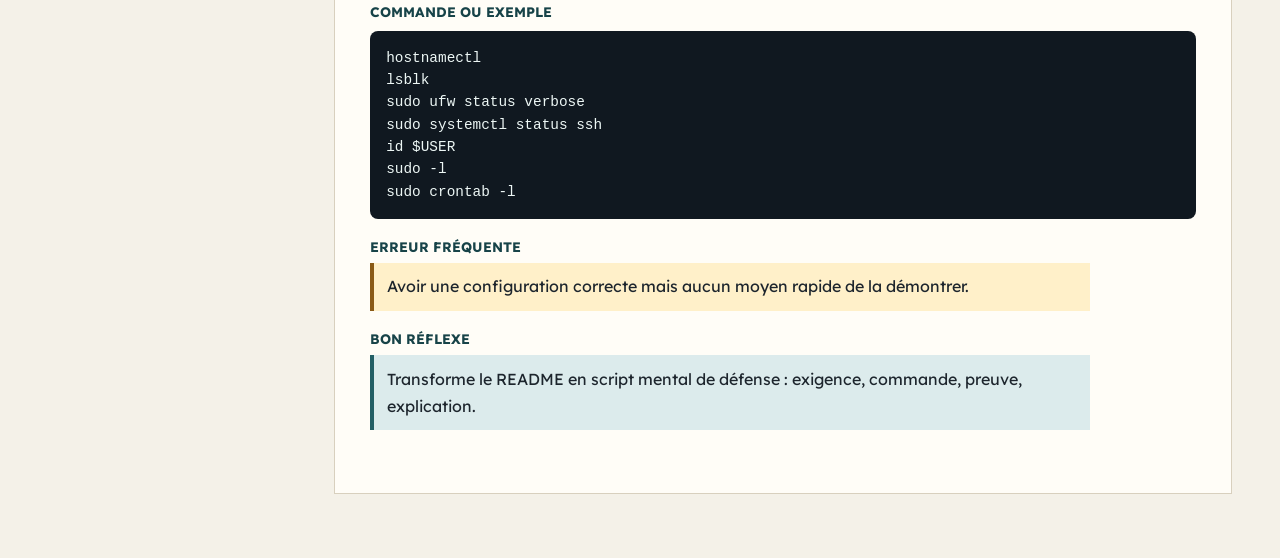
==== commit 31125525: "Random Commit" ====
--- a/index.html
+++ b/index.html
@@ -10,7 +10,7 @@
     >
     <link rel="stylesheet" href="styles/main.css">
   </head>
-  <body>
+  <body id="top">
     <a class="skip-link" href="#content">Aller au contenu</a>
 
     <aside class="sidebar" aria-label="Navigation des sujets">
@@ -60,6 +60,8 @@
       <section id="topic-panel" class="topic-panel" aria-live="polite"></section>
     </main>
 
+    <a class="back-to-top" href="#top" aria-label="Retour en haut" title="Retour en haut">↑</a>
+
     <script src="data/topics.js"></script>
     <script src="scripts/reading-mode.js"></script>
     <script src="scripts/app.js"></script>
--- a/styles/main.css
+++ b/styles/main.css
@@ -525,6 +525,30 @@
   color: var(--muted);
 }
 
+.back-to-top {
+  position: fixed;
+  right: 1.25rem;
+  bottom: 1.25rem;
+  z-index: 20;
+  display: grid;
+  place-items: center;
+  width: 2.75rem;
+  height: 2.75rem;
+  border: 1px solid var(--accent);
+  border-radius: 50%;
+  background: var(--accent-dark);
+  color: white;
+  box-shadow: 0 8px 20px rgb(29 37 45 / 0.18);
+  font-size: 1.35rem;
+  font-weight: 700;
+  line-height: 1;
+  text-decoration: none;
+}
+
+.back-to-top:hover {
+  background: var(--accent);
+}
+
 .assist-word strong {
   font-weight: 800;
 }
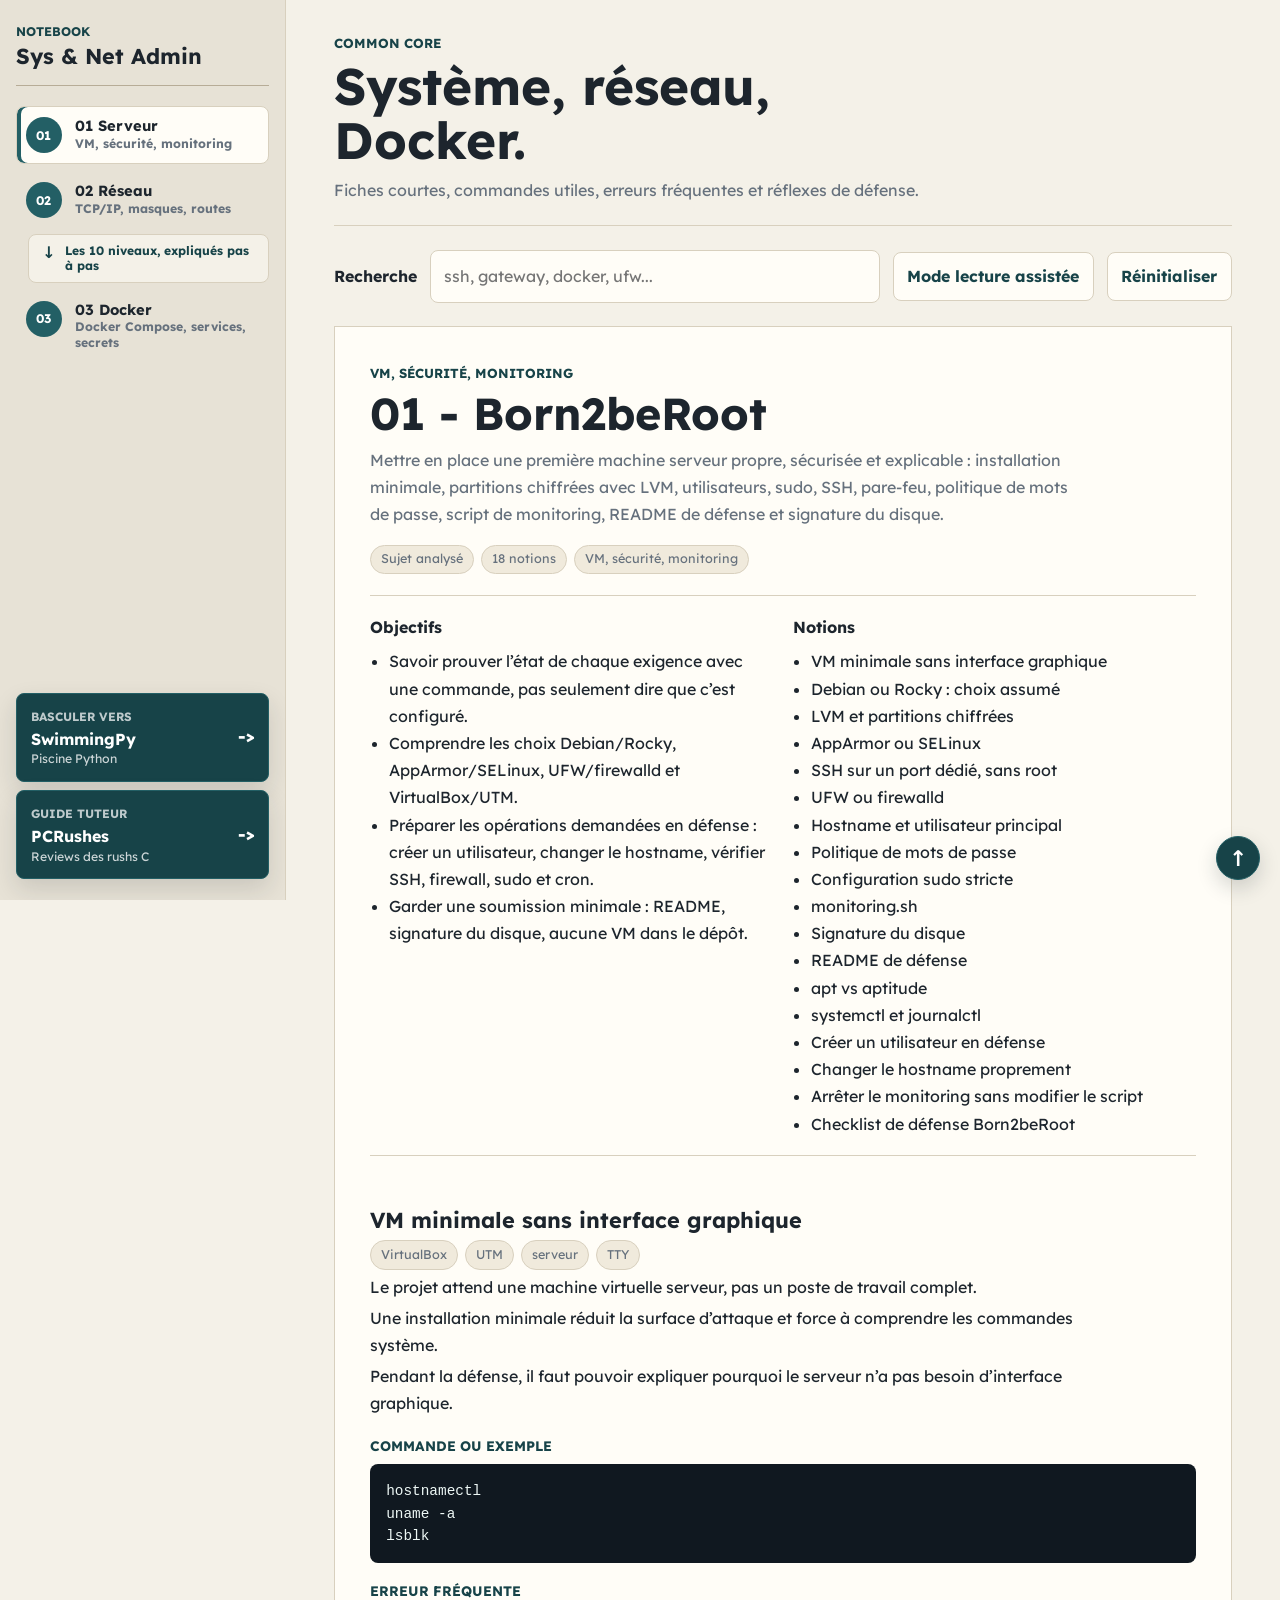
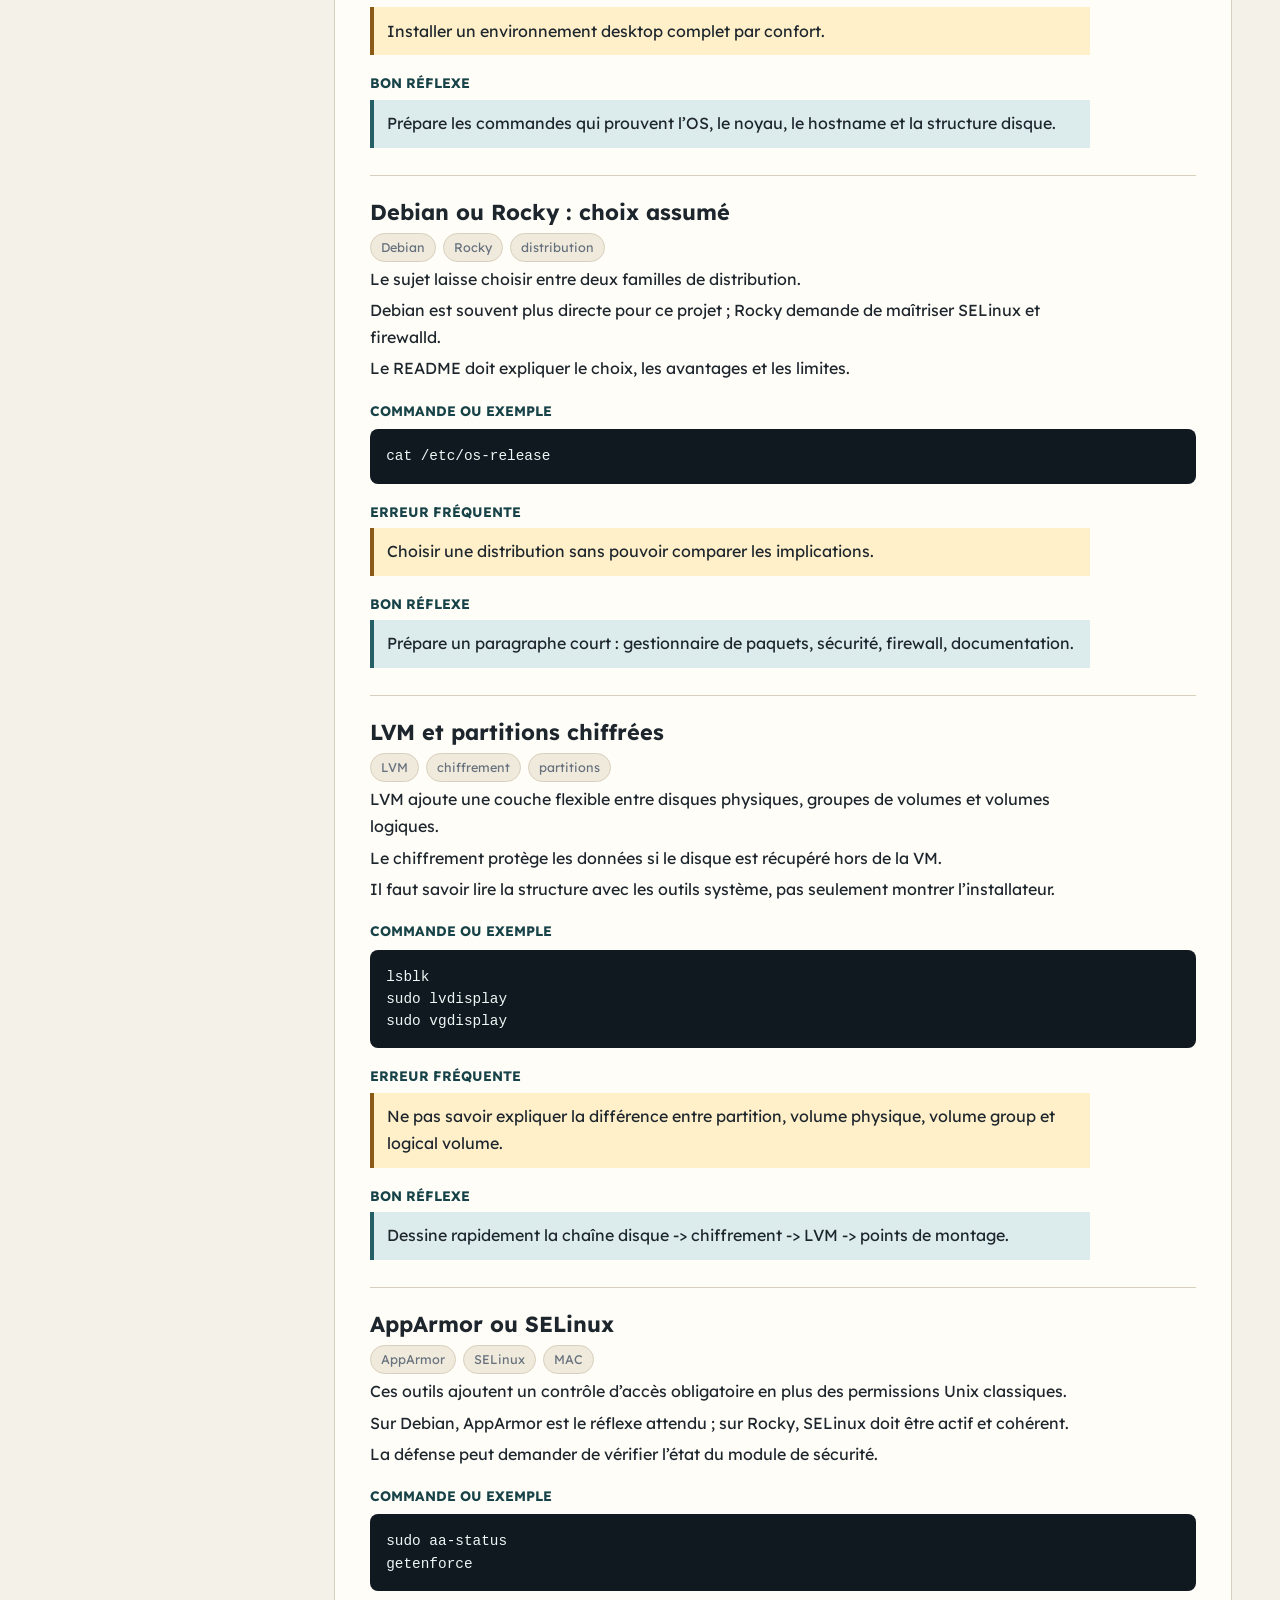
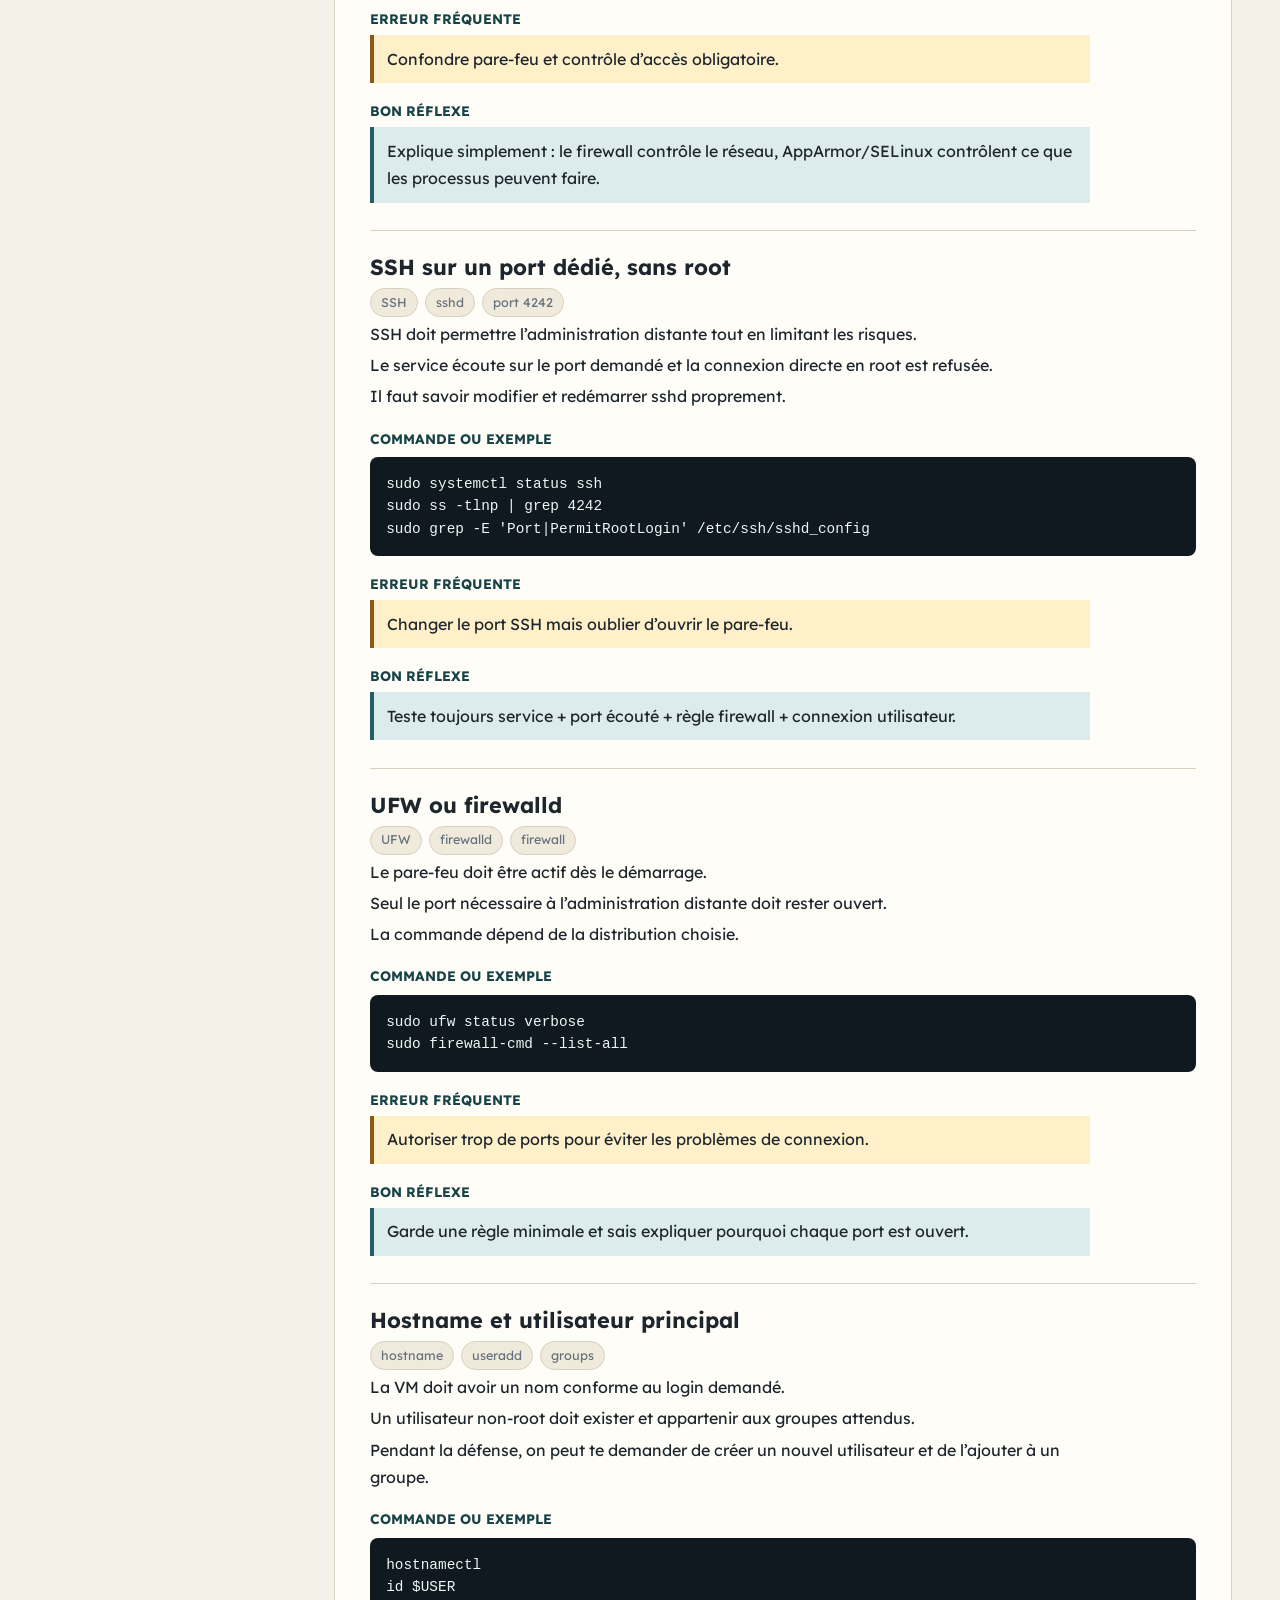
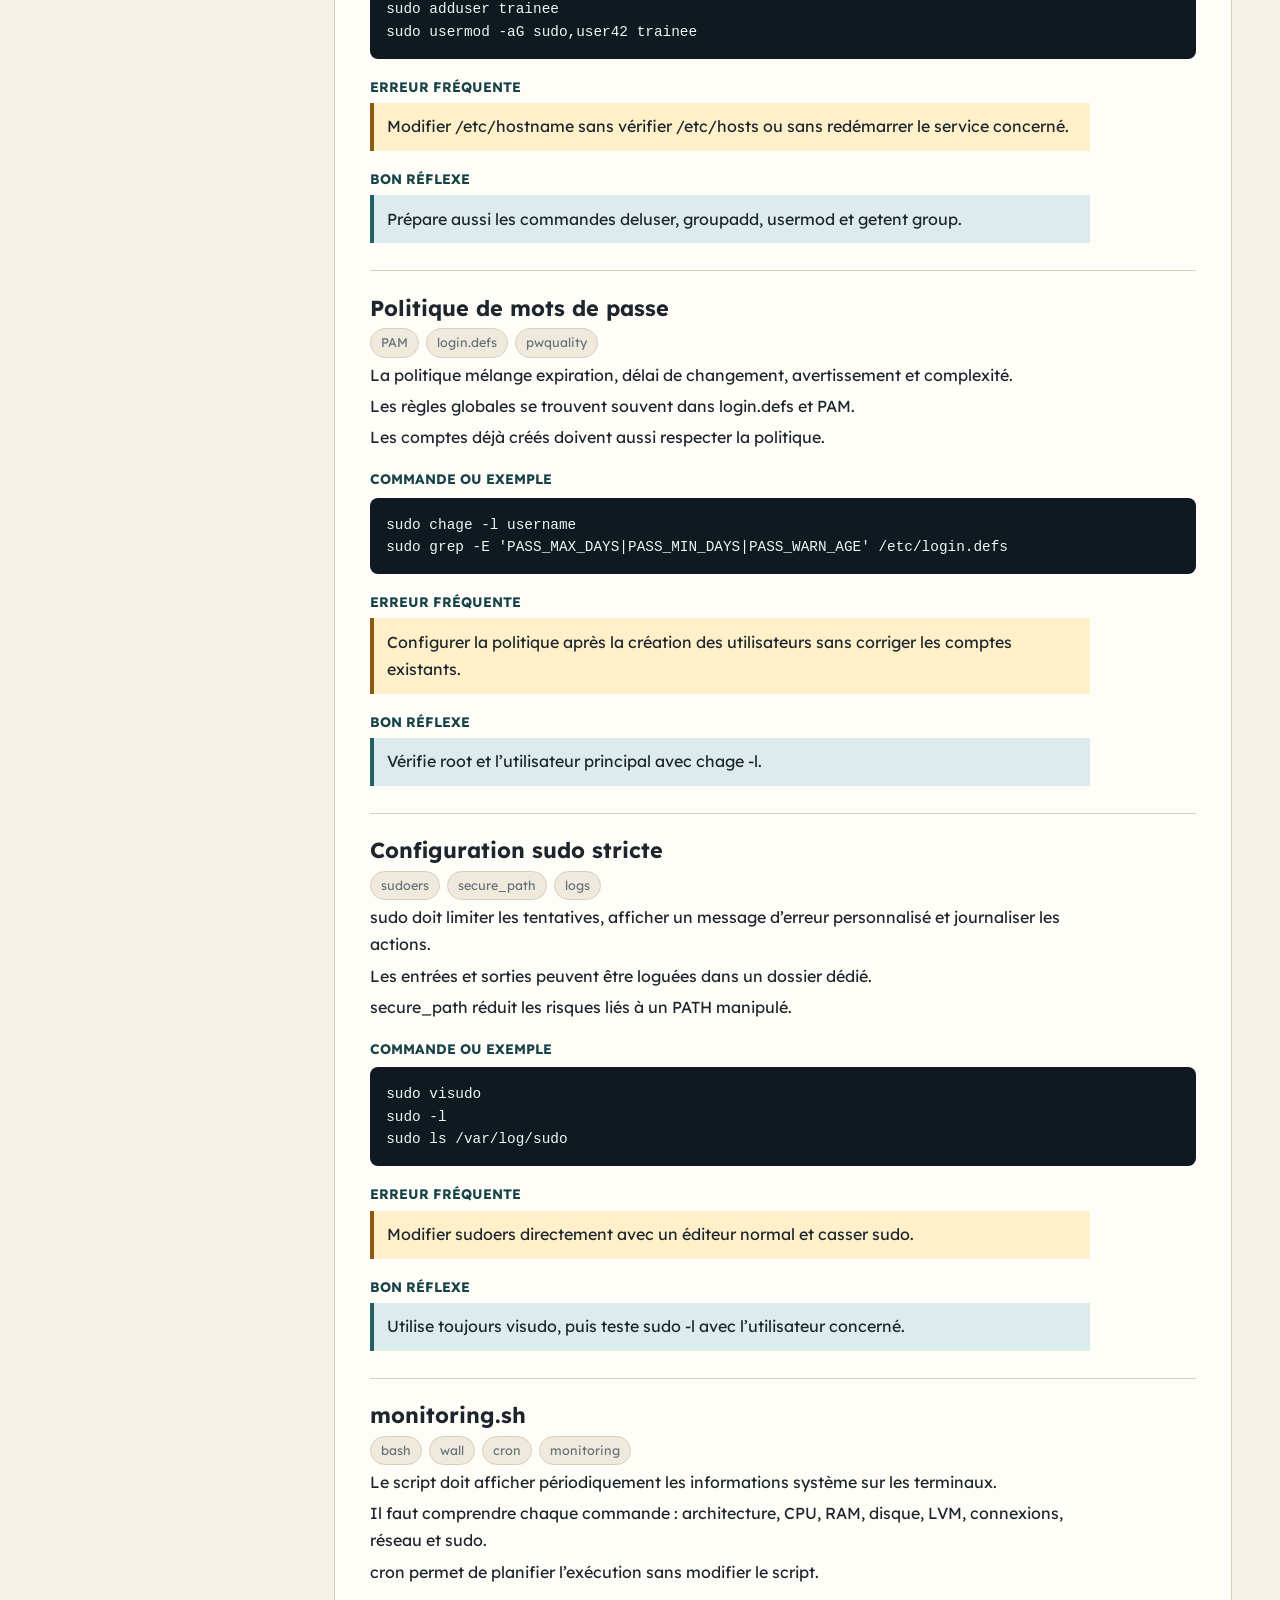
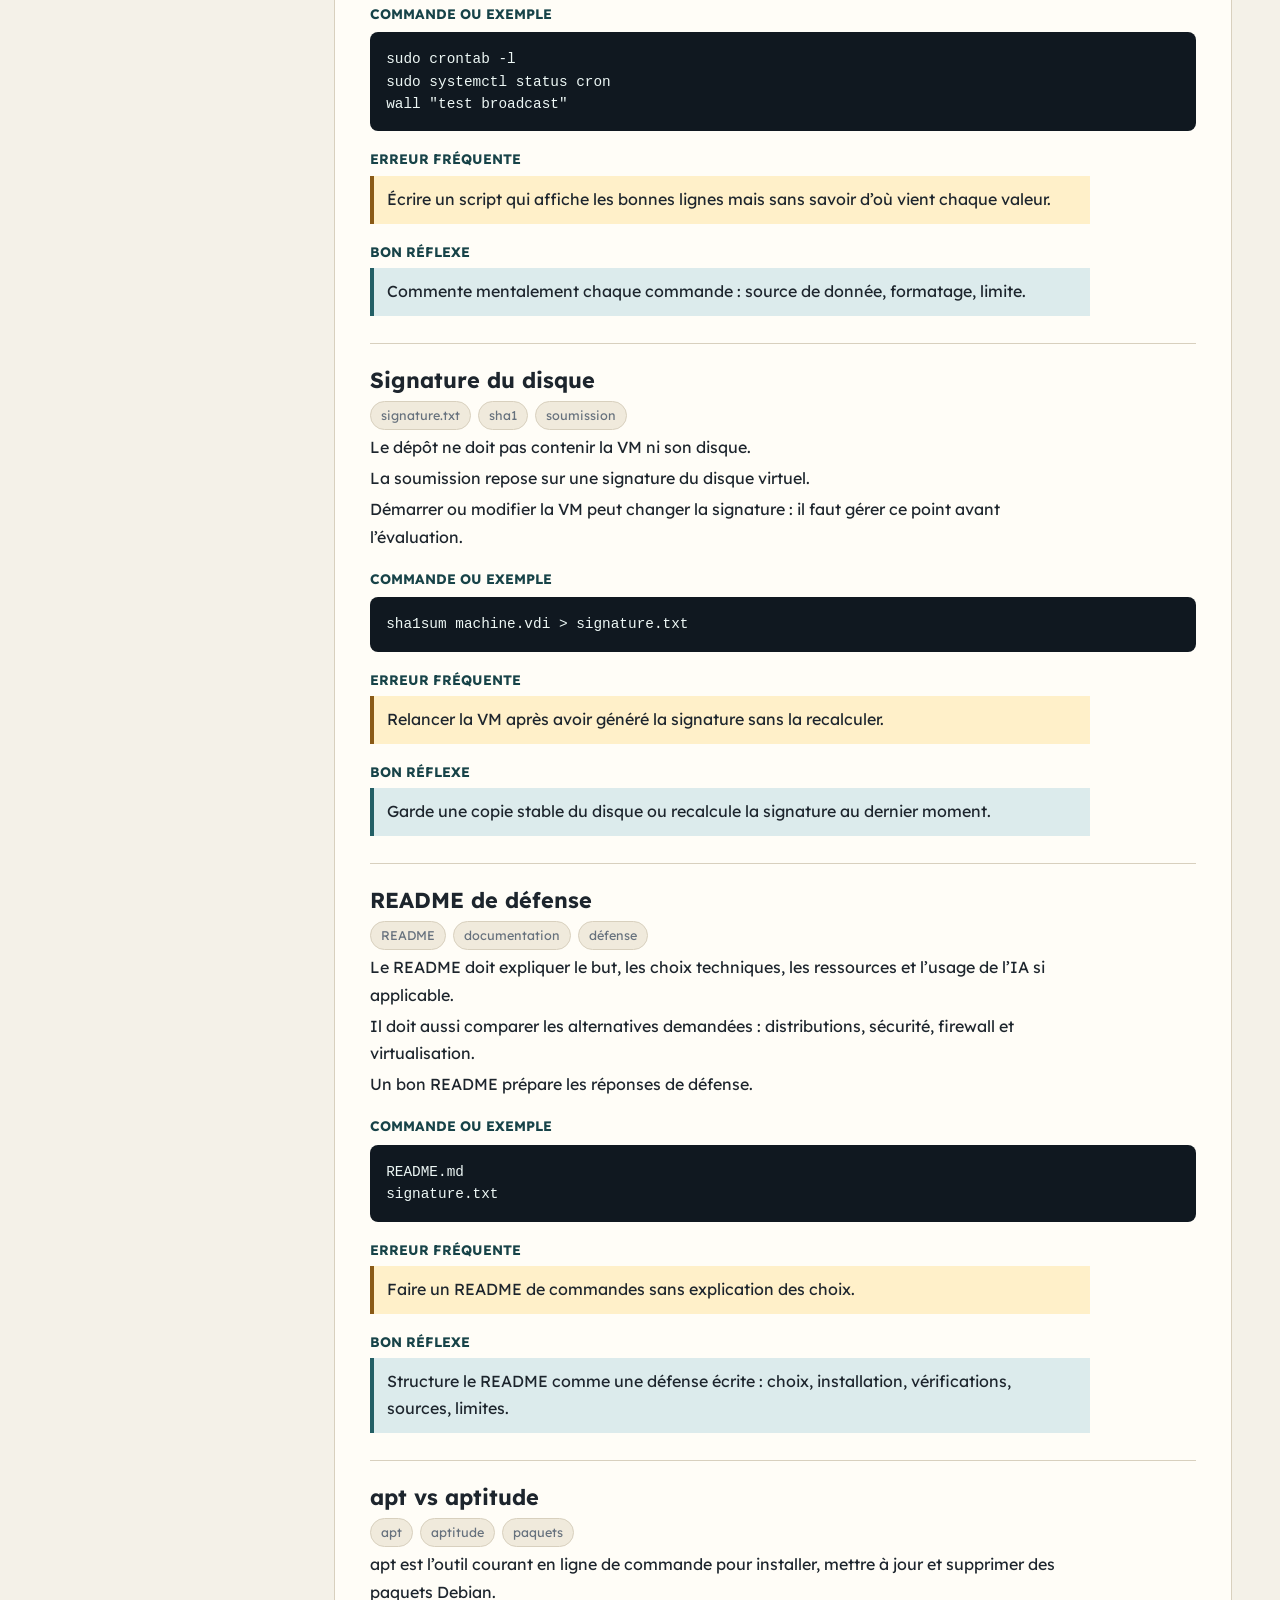
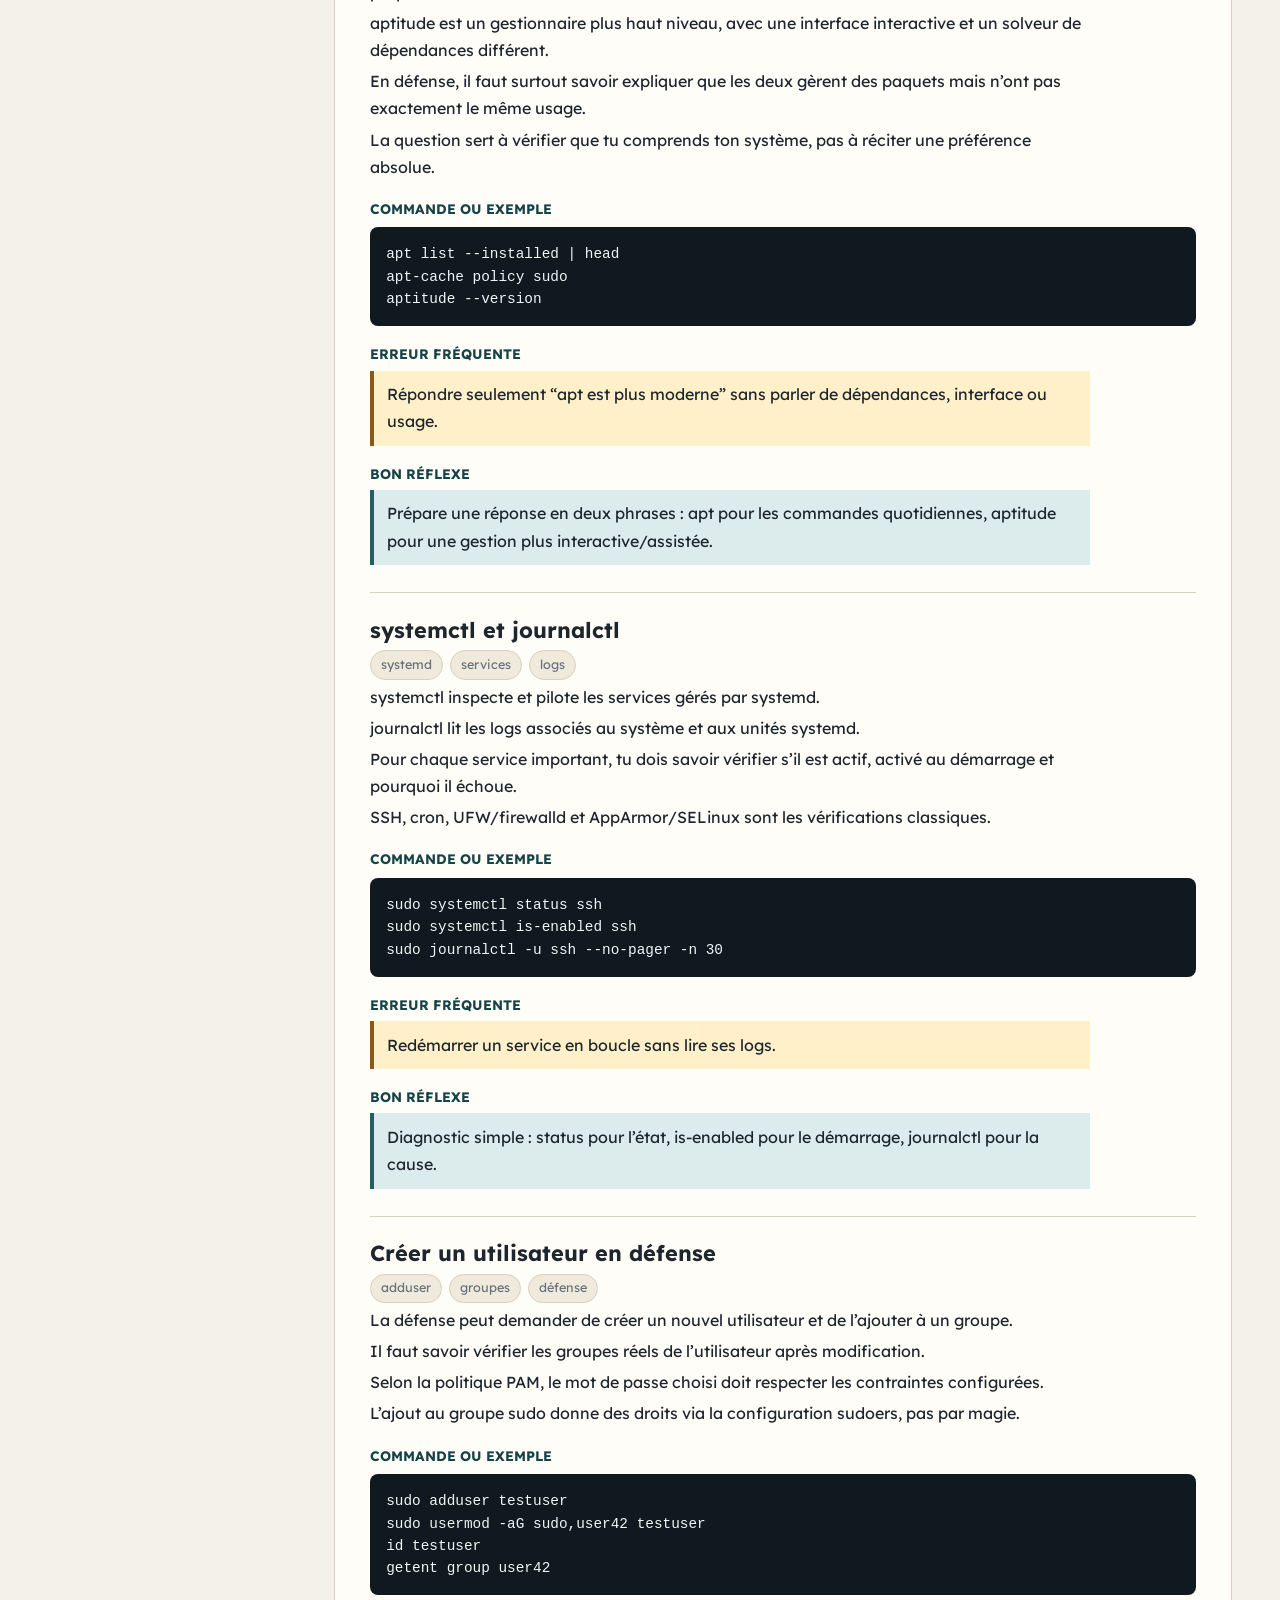
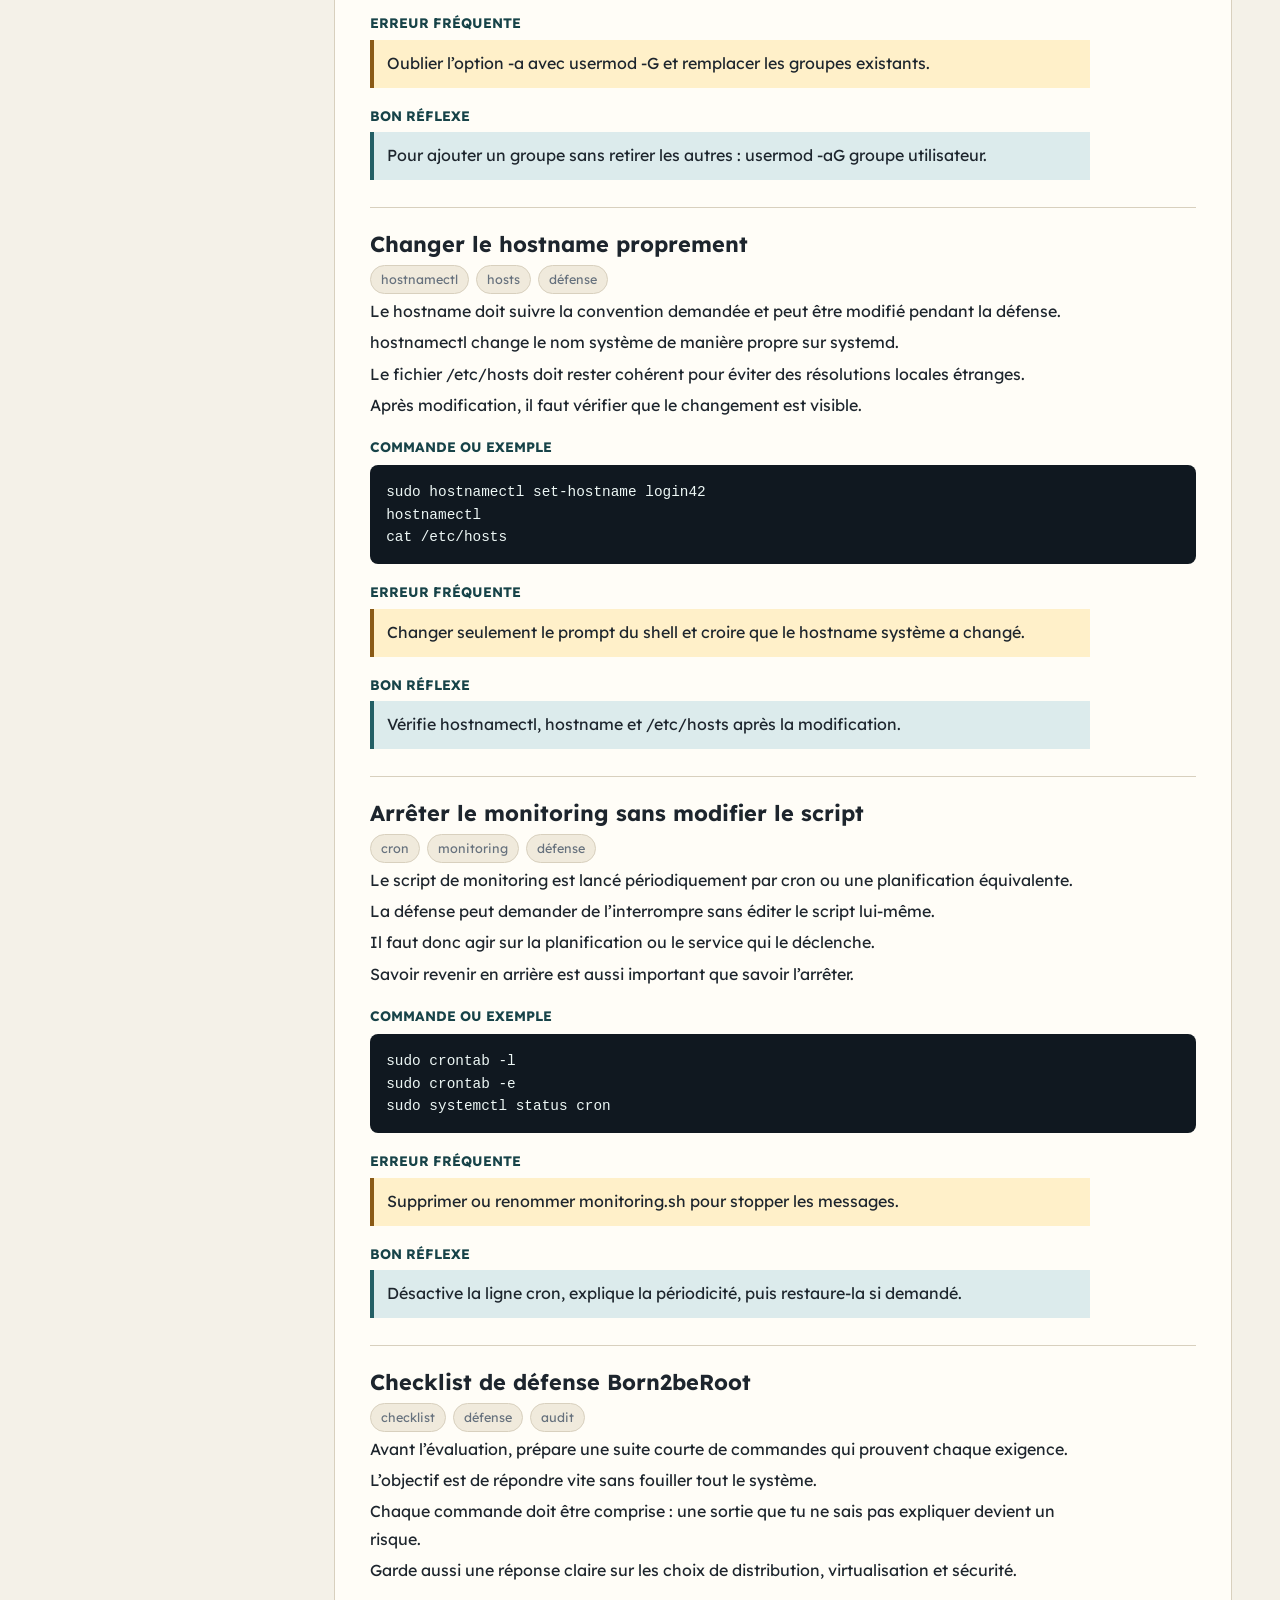
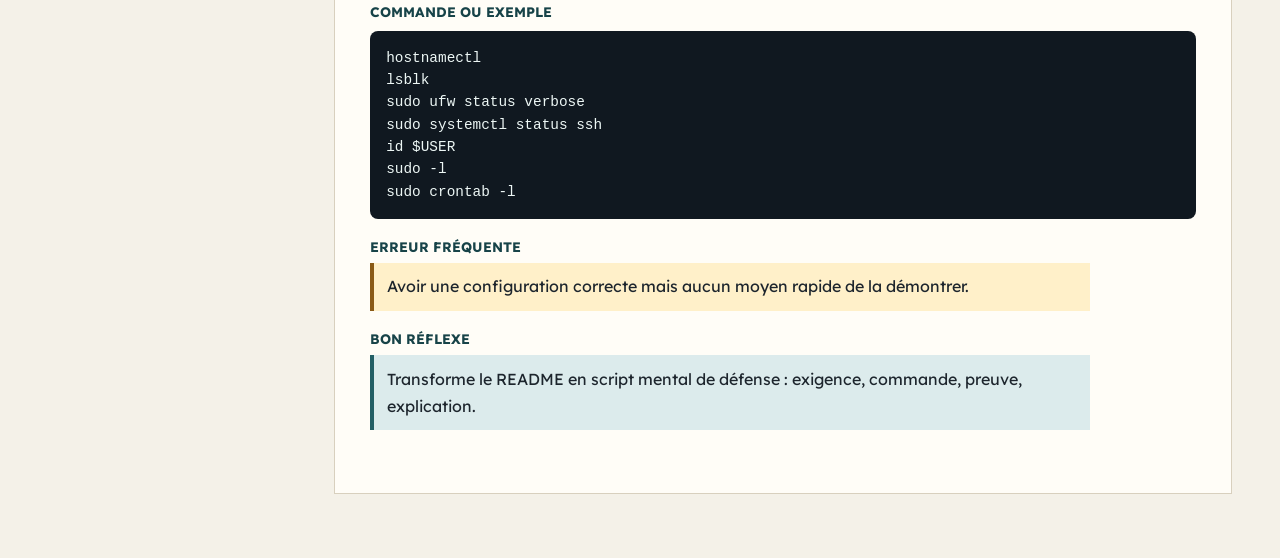
==== commit f8d96180: "oui" ====
--- a/index.html
+++ b/index.html
@@ -63,6 +63,11 @@
     <a class="back-to-top" href="#top" aria-label="Retour en haut" title="Retour en haut">↑</a>
 
     <script src="data/topics.js"></script>
+    <script src="data/net-practice-basics.js"></script>
+    <script src="data/net-practice-concrete.js"></script>
+    <script src="data/net-practice-diagram-details.js"></script>
+    <script src="data/net-practice-levels.js"></script>
+    <script src="data/net-practice-explanations.js"></script>
     <script src="scripts/reading-mode.js"></script>
     <script src="scripts/app.js"></script>
   </body>
--- a/styles/main.css
+++ b/styles/main.css
@@ -27,11 +27,13 @@
 
 html {
   scroll-behavior: smooth;
+  overflow-x: hidden;
 }
 
 body {
   min-height: 100vh;
   margin: 0;
+  overflow-x: hidden;
   background: var(--bg);
   color: var(--ink);
   font-family: "Lexend", system-ui, sans-serif;
@@ -109,6 +111,10 @@
   gap: 0.45rem;
 }
 
+.nav-group {
+  min-width: 0;
+}
+
 .topic-nav button {
   display: grid;
   grid-template-columns: 2.4rem 1fr;
@@ -120,6 +126,35 @@
   color: var(--ink);
   padding: 0.62rem 0.55rem;
   text-align: left;
+}
+
+.topic-nav .nav-subsection {
+  display: grid;
+  grid-template-columns: 1.35rem 1fr;
+  gap: 0.35rem;
+  width: calc(100% - 0.75rem);
+  margin: 0.3rem 0 0 0.75rem;
+  border-color: var(--line);
+  background: rgb(255 253 247 / 0.55);
+  color: var(--accent-dark);
+  padding: 0.48rem 0.55rem;
+}
+
+.topic-nav .nav-subsection:hover {
+  border-color: var(--accent);
+  background: var(--surface);
+}
+
+.nav-subsection > span {
+  font-size: 1rem;
+  font-weight: 800;
+  line-height: 1.2;
+  text-align: center;
+}
+
+.nav-subsection strong {
+  font-size: 0.76rem;
+  line-height: 1.3;
 }
 
 .topic-nav button:hover,
@@ -452,6 +487,7 @@
 }
 
 pre {
+  max-width: 100%;
   overflow-x: auto;
   margin: 0.45rem 0 0.85rem;
   border-radius: var(--radius);
@@ -553,6 +589,1102 @@
   font-weight: 800;
 }
 
+.net-practice-basics {
+  margin: 1.5rem 0 2rem;
+  border-top: 4px solid var(--accent);
+  border-bottom: 1px solid var(--line);
+  background: #f7fbfa;
+  padding: clamp(1rem, 3vw, 1.7rem);
+}
+
+.net-practice-basics > header {
+  max-width: 78ch;
+  margin-bottom: 1.3rem;
+}
+
+.net-practice-basics > header h3 {
+  margin: 0 0 0.55rem;
+  font-size: 1.55rem;
+}
+
+.net-practice-basics > header p:last-child {
+  margin: 0;
+}
+
+.basics-lesson {
+  border-top: 1px solid var(--line);
+  padding: 1.2rem 0;
+}
+
+.basics-lesson-title {
+  display: grid;
+  grid-template-columns: 2rem 1fr;
+  gap: 0.65rem;
+  align-items: center;
+  margin-bottom: 0.75rem;
+}
+
+.basics-lesson-title > span {
+  display: grid;
+  place-items: center;
+  width: 2rem;
+  height: 2rem;
+  background: var(--accent);
+  color: white;
+  font-weight: 800;
+}
+
+.basics-lesson-title h4,
+.mask-reference h4,
+.basics-faq h4 {
+  margin: 0;
+  font-size: 1.08rem;
+}
+
+.pedagogy-pair {
+  display: grid;
+  grid-template-columns: repeat(2, minmax(0, 1fr));
+  gap: 0.8rem;
+}
+
+.pedagogy-block {
+  border-left: 4px solid #39708d;
+  background: var(--surface);
+  padding: 0.8rem 0.9rem;
+}
+
+.pedagogy-block.technical-block {
+  border-left-color: #6c5a9b;
+}
+
+.pedagogy-block strong,
+.concrete-example > strong {
+  color: var(--accent-dark);
+  font-size: 0.78rem;
+  text-transform: uppercase;
+}
+
+.pedagogy-block p {
+  margin: 0.3rem 0 0;
+}
+
+.concrete-example {
+  margin-top: 0.8rem;
+}
+
+.concrete-example pre {
+  margin-top: 0.35rem;
+}
+
+.remember-block {
+  margin: 0.8rem 0 0;
+  border-left: 4px solid var(--accent);
+  background: #eaf6f2;
+  padding: 0.75rem 0.9rem;
+}
+
+.mask-reference,
+.basics-faq {
+  margin-top: 1.2rem;
+  border-top: 1px solid var(--line);
+  padding-top: 1.2rem;
+}
+
+.table-scroll {
+  overflow-x: auto;
+}
+
+.mask-reference table {
+  width: 100%;
+  min-width: 40rem;
+  border-collapse: collapse;
+  background: var(--surface);
+}
+
+.mask-reference th,
+.mask-reference td {
+  border: 1px solid var(--line);
+  padding: 0.55rem 0.65rem;
+  text-align: left;
+}
+
+.mask-reference th {
+  background: var(--surface-muted);
+}
+
+.basics-question {
+  margin-top: 0.55rem;
+  border-left: 4px solid var(--line-strong);
+  background: var(--surface);
+  padding: 0.65rem 0.8rem;
+}
+
+.basics-question summary {
+  cursor: pointer;
+  font-weight: 700;
+}
+
+.basics-question p {
+  margin: 0.55rem 0 0;
+}
+
+.net-practice-page {
+  padding-top: 0;
+}
+
+.net-practice-course {
+  margin: 0 -0.5rem;
+}
+
+.net-practice-intro {
+  margin: 0 -0.7rem;
+  border-top: 5px solid var(--accent);
+  border-bottom: 1px solid var(--line);
+  background: #f4faf8;
+  padding: clamp(1.2rem, 3vw, 2rem);
+}
+
+.net-practice-intro h2 {
+  max-width: none;
+  margin-bottom: 0.7rem;
+}
+
+.net-practice-intro > p:not(.topic-kicker) {
+  max-width: 72ch;
+}
+
+.course-key {
+  margin: 1rem 0 0;
+  border-left: 5px solid var(--accent);
+  background: var(--surface);
+  padding: 0.8rem 1rem;
+  color: var(--accent-dark);
+  font-size: 1.08rem;
+  font-weight: 700;
+}
+
+.course-section {
+  border-bottom: 1px solid var(--line);
+  padding: clamp(1.4rem, 3vw, 2rem) 0;
+}
+
+.course-heading {
+  display: grid;
+  grid-template-columns: 2.7rem 1fr;
+  gap: 0.8rem;
+  align-items: center;
+  margin-bottom: 1rem;
+}
+
+.course-heading > span {
+  display: grid;
+  place-items: center;
+  width: 2.6rem;
+  height: 2.6rem;
+  background: var(--accent);
+  color: white;
+  font-size: 0.82rem;
+  font-weight: 800;
+}
+
+.course-heading p,
+.course-heading h3 {
+  margin: 0;
+}
+
+.course-heading p {
+  color: var(--accent-dark);
+  font-size: 0.75rem;
+  font-weight: 700;
+  text-transform: uppercase;
+}
+
+.course-heading h3 {
+  font-size: 1.45rem;
+  line-height: 1.2;
+}
+
+.core-ideas {
+  display: grid;
+  grid-template-columns: repeat(5, minmax(0, 1fr));
+  gap: 0.65rem;
+}
+
+.core-idea {
+  min-width: 0;
+  border: 1px solid var(--line);
+  border-top: 4px solid var(--accent);
+  background: var(--surface-muted);
+  padding: 0.8rem;
+}
+
+.core-idea > span {
+  display: grid;
+  place-items: center;
+  width: 1.8rem;
+  height: 1.8rem;
+  margin-bottom: 0.55rem;
+  background: var(--accent);
+  color: white;
+  font-size: 0.75rem;
+  font-weight: 800;
+}
+
+.core-idea h4 {
+  margin: 0 0 0.35rem;
+  font-size: 1rem;
+}
+
+.core-idea > div > strong {
+  display: block;
+  color: var(--accent-dark);
+  font-size: 0.82rem;
+  line-height: 1.35;
+}
+
+.core-idea p {
+  margin: 0.5rem 0 0;
+  color: var(--muted);
+  font-size: 0.82rem;
+  line-height: 1.5;
+}
+
+.mental-model-layout {
+  display: grid;
+  grid-template-columns: minmax(13rem, 0.75fr) minmax(0, 1.4fr);
+  gap: 1rem;
+  align-items: stretch;
+}
+
+.mental-model-layout pre {
+  display: grid;
+  place-items: center;
+  min-height: 15rem;
+  margin: 0;
+  font-size: 1rem;
+  text-align: center;
+}
+
+.mental-model-layout ol {
+  display: grid;
+  align-content: center;
+  gap: 0.65rem;
+  margin: 0;
+  border-left: 4px solid #39708d;
+  background: #f7fafb;
+  padding: 1rem 1rem 1rem 2.4rem;
+}
+
+.route-expression {
+  max-width: 34rem;
+  font-size: 1.05rem;
+  text-align: center;
+}
+
+.route-parts {
+  display: grid;
+  grid-template-columns: repeat(2, minmax(0, 1fr));
+  gap: 0.8rem;
+  margin: 0.8rem 0;
+}
+
+.route-parts p {
+  margin: 0;
+  border-left: 4px solid #39708d;
+  background: #f7fafb;
+  padding: 0.8rem;
+}
+
+.route-example,
+.mask-tip {
+  margin-top: 0.8rem;
+  border-left: 4px solid var(--accent);
+  background: #eef8f5;
+  padding: 0.85rem 1rem;
+}
+
+.route-example pre,
+.mask-tip pre {
+  margin-top: 0.4rem;
+}
+
+.route-example p,
+.mask-tip p {
+  margin: 0.45rem 0 0;
+}
+
+.mask-course table {
+  width: 100%;
+  min-width: 34rem;
+  border-collapse: collapse;
+  background: var(--surface);
+}
+
+.mask-course th,
+.mask-course td {
+  border: 1px solid var(--line);
+  padding: 0.55rem 0.7rem;
+  text-align: left;
+}
+
+.mask-course th {
+  background: var(--surface-muted);
+}
+
+.given-values {
+  display: grid;
+  grid-template-columns: repeat(2, minmax(0, 1fr));
+  gap: 0.8rem;
+}
+
+.given-values p {
+  display: grid;
+  gap: 0.2rem;
+  margin: 0;
+  border-left: 4px solid var(--accent);
+  background: var(--surface-muted);
+  padding: 0.8rem;
+}
+
+.given-values > p > strong {
+  color: var(--accent-dark);
+  font-size: 0.75rem;
+  text-transform: uppercase;
+}
+
+.given-values span {
+  font-family: "SFMono-Regular", Consolas, "Liberation Mono", monospace;
+  font-weight: 700;
+}
+
+.guided-steps {
+  display: grid;
+  gap: 0.5rem;
+  margin: 1rem 0;
+  padding-left: 1.5rem;
+}
+
+.guided-steps li {
+  padding-left: 0.35rem;
+}
+
+.method-steps {
+  display: grid;
+  grid-template-columns: repeat(3, minmax(0, 1fr));
+  gap: 0.75rem;
+  margin: 0;
+  padding: 0;
+  list-style: none;
+}
+
+.method-steps li {
+  display: grid;
+  grid-template-columns: 2rem 1fr;
+  gap: 0.65rem;
+  border-top: 3px solid var(--accent);
+  background: var(--surface-muted);
+  padding: 0.85rem;
+}
+
+.method-steps li > span {
+  display: grid;
+  place-items: center;
+  width: 1.9rem;
+  height: 1.9rem;
+  background: var(--accent);
+  color: white;
+  font-size: 0.78rem;
+  font-weight: 800;
+}
+
+.method-steps li > div > strong {
+  display: block;
+  line-height: 1.3;
+}
+
+.method-steps p {
+  margin: 0.35rem 0 0;
+  color: var(--muted);
+  font-size: 0.86rem;
+  line-height: 1.5;
+}
+
+.anti-panic {
+  display: grid;
+  grid-template-columns: minmax(0, 1fr) minmax(0, 1fr);
+  gap: 1rem;
+  border-bottom: 0;
+  background: #fff8ec;
+  padding-left: clamp(1rem, 3vw, 1.5rem);
+  padding-right: clamp(1rem, 3vw, 1.5rem);
+}
+
+.anti-panic h3 {
+  margin: 0 0 0.6rem;
+  font-size: 1.45rem;
+}
+
+.anti-panic ol {
+  margin: 0;
+  padding-left: 1.25rem;
+}
+
+.course-notes {
+  border-left: 4px solid var(--warning);
+  background: var(--surface);
+  padding: 0.7rem 0.9rem;
+}
+
+.course-notes p {
+  margin: 0.35rem 0;
+  font-size: 0.86rem;
+}
+
+.success-check,
+.technical-library,
+.level-technical-details {
+  margin-top: 1rem;
+  border: 1px solid var(--line);
+  background: var(--surface);
+}
+
+.success-check summary,
+.technical-library > summary,
+.level-technical-details > summary {
+  cursor: pointer;
+  color: var(--accent-dark);
+  font-weight: 800;
+}
+
+.success-check summary {
+  padding: 0.8rem 1rem;
+}
+
+.success-check ul {
+  margin: 0;
+  padding: 0 1.2rem 1rem 2.2rem;
+}
+
+.technical-library {
+  margin-top: 2rem;
+  border-top: 4px solid var(--line-strong);
+}
+
+.technical-library > summary {
+  display: grid;
+  padding: 1rem 1.1rem;
+}
+
+.technical-library > summary small {
+  margin-top: 0.2rem;
+  color: var(--muted);
+  font-weight: 400;
+}
+
+.technical-library-content {
+  border-top: 1px solid var(--line);
+  padding: 0 1.1rem 1rem;
+}
+
+.level-guide {
+  margin-top: 2.2rem;
+  border-top: 3px solid var(--accent);
+  padding-top: 1.7rem;
+}
+
+.level-guide-header {
+  margin-bottom: 1.5rem;
+}
+
+.level-guide-header h2 {
+  max-width: none;
+  margin: 0 0 0.55rem;
+  font-size: clamp(1.75rem, 3vw, 2.35rem);
+}
+
+.level-guide-header > p:last-child {
+  max-width: 78ch;
+  margin: 0;
+  color: var(--muted);
+}
+
+.level-card {
+  margin-top: 1.25rem;
+  border: 1px solid var(--line);
+  background: var(--surface-muted);
+  padding: clamp(1rem, 2.5vw, 1.6rem);
+}
+
+.level-title {
+  display: grid;
+  grid-template-columns: 3rem 1fr;
+  gap: 0.8rem;
+  align-items: center;
+}
+
+.level-title > span {
+  display: grid;
+  place-items: center;
+  width: 2.8rem;
+  height: 2.8rem;
+  border-radius: 50%;
+  background: var(--accent);
+  color: white;
+  font-weight: 700;
+}
+
+.level-title p,
+.level-title h3 {
+  margin: 0;
+}
+
+.level-title p {
+  color: var(--accent-dark);
+  font-size: 0.78rem;
+  font-weight: 700;
+  text-transform: uppercase;
+}
+
+.level-title h3 {
+  font-size: 1.35rem;
+  line-height: 1.2;
+}
+
+.network-diagram-scroll {
+  margin: 1.2rem 0;
+  overflow-x: auto;
+}
+
+.network-diagram {
+  position: relative;
+  min-width: 55rem;
+  aspect-ratio: var(--diagram-ratio);
+  border: 1px solid var(--line);
+  background:
+    linear-gradient(var(--line) 1px, transparent 1px),
+    linear-gradient(90deg, var(--line) 1px, transparent 1px),
+    var(--surface);
+  background-size: 2rem 2rem;
+  overflow: hidden;
+  user-select: none;
+}
+
+.network-node {
+  position: absolute;
+  z-index: 2;
+  transform: translate(-50%, -50%);
+  display: grid;
+  grid-template-columns: 2.35rem minmax(0, 1fr);
+  grid-template-rows: auto auto auto auto;
+  column-gap: 0.55rem;
+  align-items: center;
+  width: 15rem;
+  min-width: 15rem;
+  max-width: 15rem;
+  border: 2px solid var(--line-strong);
+  border-radius: 4px;
+  background: var(--surface);
+  padding: 0.5rem 0.6rem;
+  box-shadow: 0 3px 8px rgb(29 37 45 / 0.1);
+  cursor: grab;
+  touch-action: none;
+  transition:
+    box-shadow 120ms ease,
+    border-color 120ms ease;
+}
+
+.network-node:hover,
+.network-node:focus-visible {
+  z-index: 4;
+  border-color: var(--focus);
+  box-shadow: 0 7px 16px rgb(29 37 45 / 0.18);
+}
+
+.network-node.is-dragging {
+  z-index: 5;
+  cursor: grabbing;
+  border-color: var(--focus);
+  box-shadow: 0 10px 24px rgb(29 37 45 / 0.24);
+}
+
+.network-diagram.is-dragging-node {
+  cursor: grabbing;
+}
+
+.network-node img {
+  grid-row: 1 / 4;
+  width: 2.2rem;
+  height: 2.2rem;
+  color: var(--ink);
+}
+
+.network-node small {
+  color: var(--accent-dark);
+  font-size: calc(0.66rem - 1px);
+  font-weight: 800;
+  line-height: 1.15;
+  text-transform: uppercase;
+}
+
+.network-node strong {
+  font-size: calc(0.86rem - 1px);
+  line-height: 1.2;
+  overflow-wrap: anywhere;
+}
+
+.network-node span {
+  color: var(--muted);
+  font-size: calc(0.7rem - 1px);
+  line-height: 1.2;
+}
+
+.network-node-data {
+  grid-column: 1 / -1;
+  min-width: 0;
+  margin-top: 0.4rem;
+  border-top: 1px solid var(--line);
+  padding-top: 0.35rem;
+}
+
+.network-interface-list,
+.network-route-list {
+  display: grid;
+  gap: 0.22rem;
+}
+
+.network-interface {
+  display: grid;
+  grid-template-columns: 2.1rem minmax(0, 1fr) auto;
+  gap: 0.25rem;
+  align-items: center;
+  min-width: 0;
+}
+
+.network-interface b,
+.network-route-list > small {
+  color: var(--accent-dark);
+  font-size: 0.58rem;
+  line-height: 1.2;
+}
+
+.network-interface code,
+.network-route code {
+  min-width: 0;
+  overflow-wrap: anywhere;
+  color: var(--ink);
+  font-size: 0.58rem;
+  line-height: 1.25;
+}
+
+.network-route-list {
+  margin-top: 0.32rem;
+  border-top: 1px dashed var(--line);
+  padding-top: 0.28rem;
+}
+
+.network-route {
+  display: grid;
+  grid-template-columns: minmax(0, 1fr) auto minmax(0, 1fr);
+  gap: 0.2rem;
+  align-items: center;
+}
+
+.network-route > span {
+  color: var(--accent-dark);
+  font-size: 0.58rem;
+}
+
+.network-node-data > p {
+  margin: 0;
+  color: var(--muted);
+  font-size: 0.58rem;
+  line-height: 1.3;
+}
+
+.diagram-naming-note {
+  margin-top: 0.75rem !important;
+  border-left: 4px solid var(--accent);
+  background: var(--accent-soft);
+  padding: 0.65rem 0.8rem;
+}
+
+.generated-values-note {
+  margin-top: 0.65rem !important;
+  border-left: 4px solid #6c5a9b;
+  background: #f7f5fb;
+  padding: 0.65rem 0.8rem;
+}
+
+.diagram-values-note {
+  margin-top: 0.65rem !important;
+  border-left: 4px solid #39708d;
+  background: #f7fafb;
+  padding: 0.65rem 0.8rem;
+}
+
+.network-node-router {
+  border-color: var(--accent);
+  background: #edf6f3;
+}
+
+.network-node-internet {
+  border-color: var(--warning);
+  background: #fff7e6;
+}
+
+.network-node-switch {
+  background: #f5f1e8;
+}
+
+.network-cables {
+  position: absolute;
+  inset: 0;
+  width: 100%;
+  height: 100%;
+}
+
+.network-cables line {
+  vector-effect: non-scaling-stroke;
+  stroke: #65717a;
+  stroke-width: 3;
+  stroke-linecap: round;
+}
+
+.level-columns {
+  display: grid;
+  grid-template-columns: repeat(2, minmax(0, 1fr));
+  gap: 1rem;
+  margin-top: 1rem;
+}
+
+.level-columns section {
+  border-left: 4px solid var(--accent);
+  background: var(--surface);
+  padding: 0.8rem 0.9rem;
+}
+
+.level-columns .level-traps {
+  border-left-color: var(--warning);
+}
+
+.level-columns h4,
+.level-card > h4 {
+  margin: 0 0 0.4rem;
+  color: var(--accent-dark);
+  font-size: 0.88rem;
+  text-transform: uppercase;
+}
+
+.level-card > h4 {
+  margin-top: 1rem;
+}
+
+.level-columns ul,
+.level-columns ol {
+  margin: 0;
+  padding-left: 1.15rem;
+}
+
+.level-columns li {
+  margin-bottom: 0.35rem;
+}
+
+.concrete-walkthrough {
+  margin-top: 1.2rem;
+  border: 1px solid #b8d8ce;
+  border-top: 4px solid var(--accent);
+  background: var(--surface);
+  padding: clamp(0.9rem, 2.5vw, 1.25rem);
+}
+
+.concrete-walkthrough > header {
+  margin-bottom: 1rem;
+}
+
+.concrete-walkthrough > header p {
+  margin: 0 0 0.2rem;
+  color: var(--accent-dark);
+  font-size: 0.78rem;
+  font-weight: 700;
+  text-transform: uppercase;
+}
+
+.concrete-walkthrough > header h4 {
+  margin: 0;
+  font-size: 1.25rem;
+}
+
+.walkthrough-intro {
+  display: grid;
+  grid-template-columns: repeat(2, minmax(0, 1fr));
+  gap: 0.8rem;
+}
+
+.walkthrough-intro section,
+.networks-block,
+.final-solution,
+.packet-journey,
+.frequent-errors {
+  border-left: 4px solid #39708d;
+  background: #f7fafb;
+  padding: 0.8rem 0.9rem;
+}
+
+.networks-block,
+.deductions,
+.final-solution,
+.packet-journey,
+.frequent-errors {
+  margin-top: 0.85rem;
+}
+
+.networks-block {
+  border-left-color: var(--accent);
+  background: #f5faf8;
+}
+
+.level-rules {
+  margin: 0.7rem 0 1rem 2.7rem;
+  border-left: 4px solid #39708d;
+  background: #f7fafb;
+  padding: 0.7rem 0.9rem;
+}
+
+.level-rules > strong {
+  color: var(--accent-dark);
+  font-size: 0.82rem;
+}
+
+.level-rules ul {
+  margin-top: 0.35rem;
+}
+
+.beginner-focus {
+  margin-top: 0.9rem;
+  border: 2px solid #39708d;
+  background: #eef7fb;
+  padding: 0.9rem 1rem;
+}
+
+.beginner-focus h5 {
+  margin-top: 0.1rem;
+  font-size: 1.05rem;
+}
+
+.beginner-focus > p:not(.topic-kicker) {
+  max-width: 78ch;
+}
+
+.beginner-focus ol {
+  display: grid;
+  gap: 0.42rem;
+  margin: 0.7rem 0;
+  padding-left: 1.35rem;
+}
+
+.level-technical-details {
+  border-top: 3px solid var(--line-strong);
+}
+
+.level-technical-details > summary {
+  padding: 0.8rem 0.9rem;
+}
+
+.level-technical-details[open] > summary {
+  border-bottom: 1px solid var(--line);
+  background: var(--surface-muted);
+}
+
+.level-technical-details > :not(summary) {
+  margin-left: 0.9rem;
+  margin-right: 0.9rem;
+}
+
+.level-technical-details > .level-deep-dive {
+  margin-bottom: 0.9rem;
+}
+
+.packet-journey {
+  border-left-color: #6c5a9b;
+  background: #f7f5fb;
+}
+
+.frequent-errors {
+  border-left-color: var(--warning);
+  background: #fff8ec;
+}
+
+.concrete-walkthrough h5 {
+  margin: 0 0 0.45rem;
+  color: var(--accent-dark);
+  font-size: 0.95rem;
+}
+
+.concrete-walkthrough ul,
+.concrete-walkthrough ol {
+  margin: 0;
+  padding-left: 1.2rem;
+}
+
+.concrete-walkthrough li {
+  margin-bottom: 0.35rem;
+}
+
+.deductions > h5 {
+  border-bottom: 1px solid var(--line);
+  padding-bottom: 0.45rem;
+}
+
+.deduction-step {
+  display: grid;
+  grid-template-columns: 2rem 1fr;
+  gap: 0.7rem;
+  margin-top: 0.8rem;
+}
+
+.deduction-number {
+  display: grid;
+  place-items: center;
+  width: 1.85rem;
+  height: 1.85rem;
+  background: var(--accent);
+  color: white;
+  font-size: 0.8rem;
+  font-weight: 800;
+}
+
+.deduction-content {
+  min-width: 0;
+  border-left: 3px solid var(--line);
+  padding-left: 0.8rem;
+}
+
+.deduction-content p {
+  max-width: 82ch;
+  margin: 0.25rem 0;
+}
+
+.deduced-value {
+  margin: 0.5rem 0 !important;
+  background: #eaf6f2;
+  padding: 0.55rem 0.65rem;
+}
+
+.final-solution {
+  border-left-color: var(--accent);
+  background: #eef8f5;
+}
+
+.final-solution p {
+  margin: 0.55rem 0 0;
+}
+
+.level-deep-dive {
+  margin-top: 1.35rem;
+  border-top: 2px solid var(--accent);
+  background: var(--surface);
+  padding: 1.2rem;
+}
+
+.level-deep-dive > header {
+  max-width: 78ch;
+  margin-bottom: 1.2rem;
+}
+
+.level-deep-dive > header > p:first-child {
+  margin: 0 0 0.2rem;
+  color: var(--accent-dark);
+  font-size: 0.78rem;
+  font-weight: 700;
+  text-transform: uppercase;
+}
+
+.level-deep-dive > header h4 {
+  margin: 0 0 0.5rem;
+  font-size: 1.28rem;
+  line-height: 1.25;
+}
+
+.level-deep-dive > header p {
+  margin: 0.3rem 0;
+}
+
+.observation-panel,
+.packet-panel,
+.verification-panel,
+.calculation-panel {
+  margin-top: 1rem;
+  border-left: 4px solid var(--note-line, #39708d);
+  background: #f7fafb;
+  padding: 0.9rem 1rem;
+}
+
+.calculation-panel {
+  border-left-color: var(--accent);
+  background: #f5faf8;
+}
+
+.packet-panel {
+  border-left-color: #6c5a9b;
+  background: #f7f5fb;
+}
+
+.verification-panel {
+  border-left-color: var(--warning);
+  background: #fffaf0;
+}
+
+.level-deep-dive h4 {
+  margin: 0 0 0.55rem;
+  color: var(--accent-dark);
+  font-size: 0.95rem;
+}
+
+.level-deep-dive ul,
+.level-deep-dive ol {
+  margin: 0;
+  padding-left: 1.25rem;
+}
+
+.level-deep-dive li {
+  margin-bottom: 0.45rem;
+}
+
+.calculation-step {
+  display: grid;
+  grid-template-columns: 2rem 1fr;
+  gap: 0.7rem;
+  margin-top: 0.85rem;
+}
+
+.calculation-step > span {
+  display: grid;
+  place-items: center;
+  width: 1.85rem;
+  height: 1.85rem;
+  border-radius: 50%;
+  background: var(--accent);
+  color: white;
+  font-size: 0.8rem;
+  font-weight: 700;
+}
+
+.calculation-step h5 {
+  margin: 0 0 0.3rem;
+  font-size: 0.95rem;
+}
+
+.calculation-step p,
+.packet-panel p {
+  max-width: 78ch;
+  margin: 0.3rem 0;
+}
+
+.calculation-step pre,
+.packet-panel pre {
+  margin-top: 0.6rem;
+}
+
 @media (max-width: 900px) {
   .sidebar {
     position: sticky;
@@ -560,24 +1692,47 @@
     z-index: 10;
     width: 100%;
     max-height: 16rem;
+    overflow-x: hidden;
     border-right: 0;
     border-bottom: 1px solid var(--line);
   }
 
   .content {
+    min-width: 0;
     margin-left: 0;
   }
 
   .topic-nav {
+    width: 100%;
+    max-width: 100%;
+    min-width: 0;
     grid-auto-flow: column;
     grid-auto-columns: minmax(12rem, 1fr);
     overflow-x: auto;
     padding-bottom: 0.4rem;
   }
 
+  .nav-group {
+    width: 100%;
+  }
+
   .toolbar,
-  .overview {
+  .overview,
+  .level-columns,
+  .pedagogy-pair,
+  .walkthrough-intro,
+  .mental-model-layout,
+  .route-parts,
+  .anti-panic {
     grid-template-columns: 1fr;
+  }
+
+  .core-ideas {
+    grid-template-columns: repeat(2, minmax(0, 1fr));
+  }
+
+  .method-steps {
+    grid-template-columns: repeat(2, minmax(0, 1fr));
   }
 
   .hero h2 {
@@ -585,11 +1740,39 @@
   }
 
   .topic-card {
+    min-width: 0;
     margin-left: -1rem;
     margin-right: -1rem;
     border-left: 0;
     border-right: 0;
   }
+
+}
+
+@media (max-width: 560px) {
+  .core-ideas,
+  .method-steps,
+  .given-values {
+    grid-template-columns: 1fr;
+  }
+
+  .net-practice-intro {
+    margin-left: -0.45rem;
+    margin-right: -0.45rem;
+  }
+
+  .course-heading {
+    grid-template-columns: 2.35rem 1fr;
+  }
+
+  .course-heading > span {
+    width: 2.25rem;
+    height: 2.25rem;
+  }
+
+  .level-rules {
+    margin-left: 0;
+  }
 }
 
 @media (prefers-reduced-motion: reduce) {
